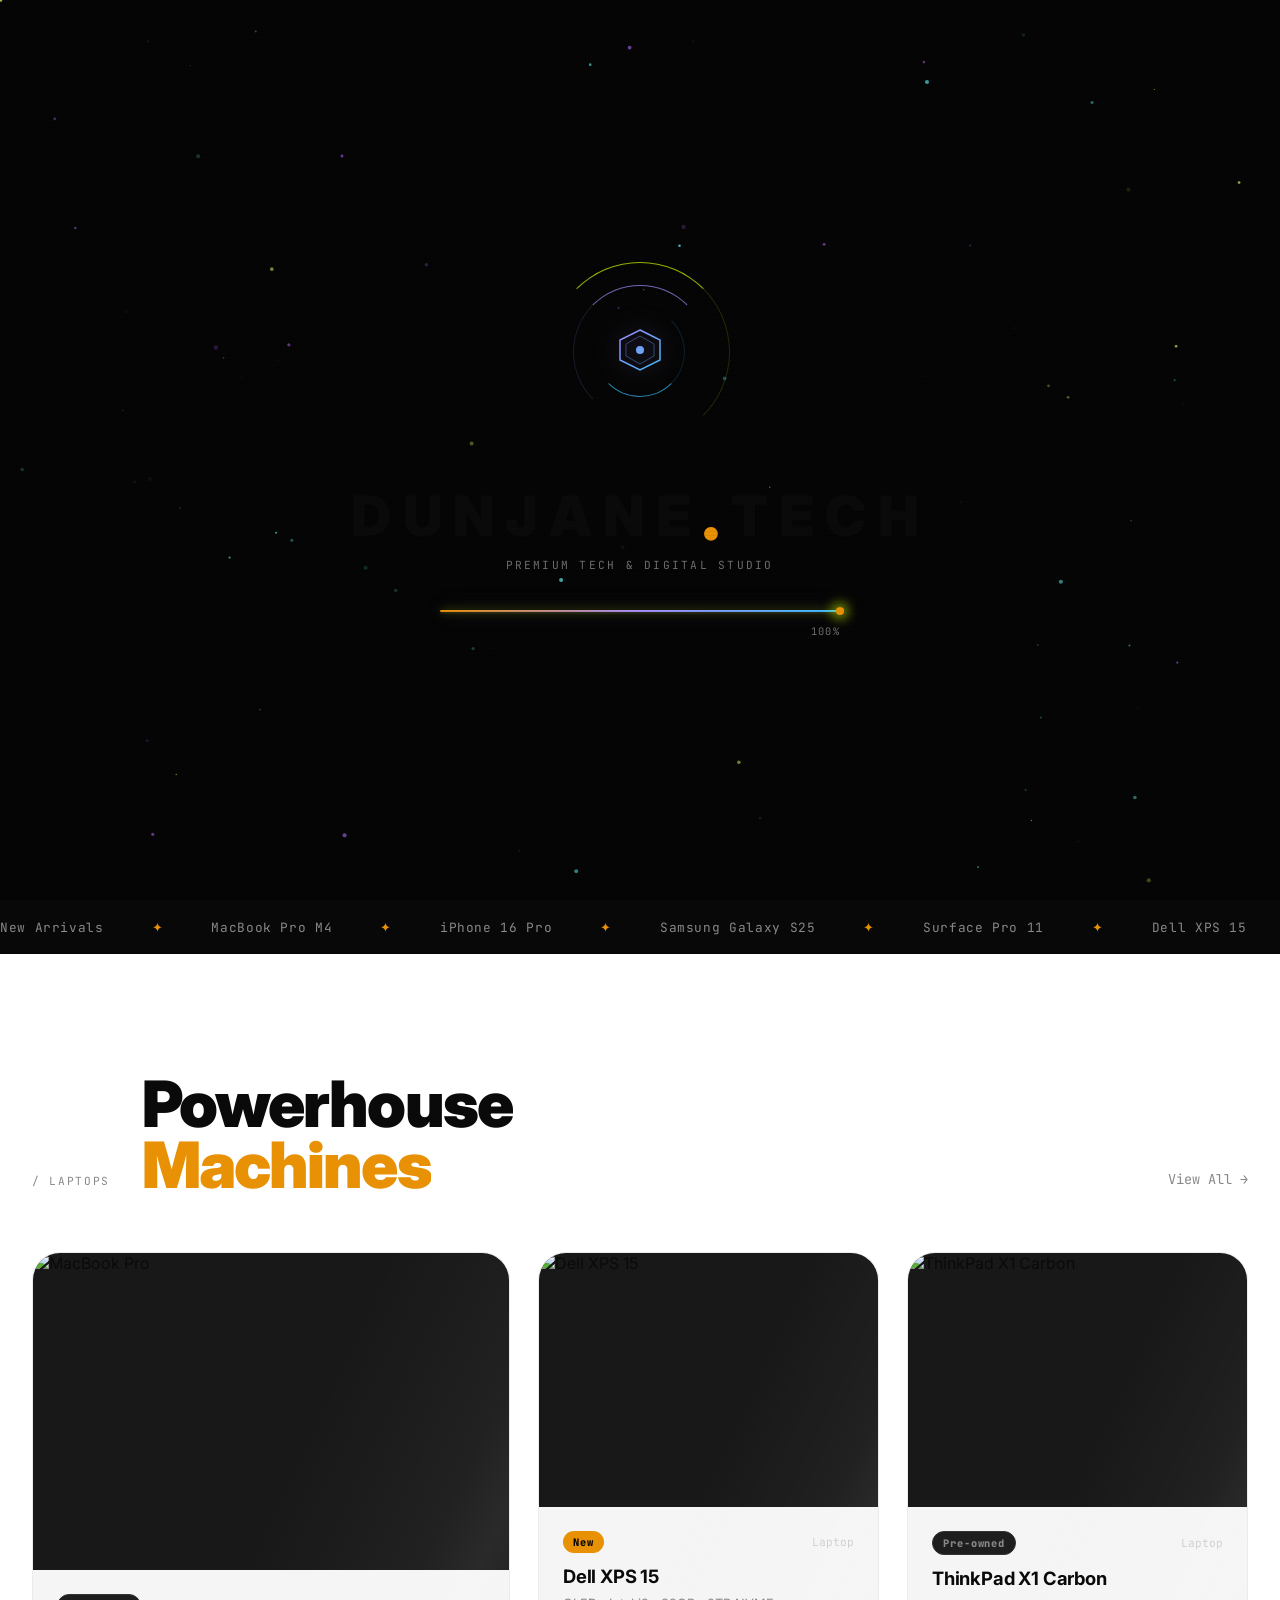
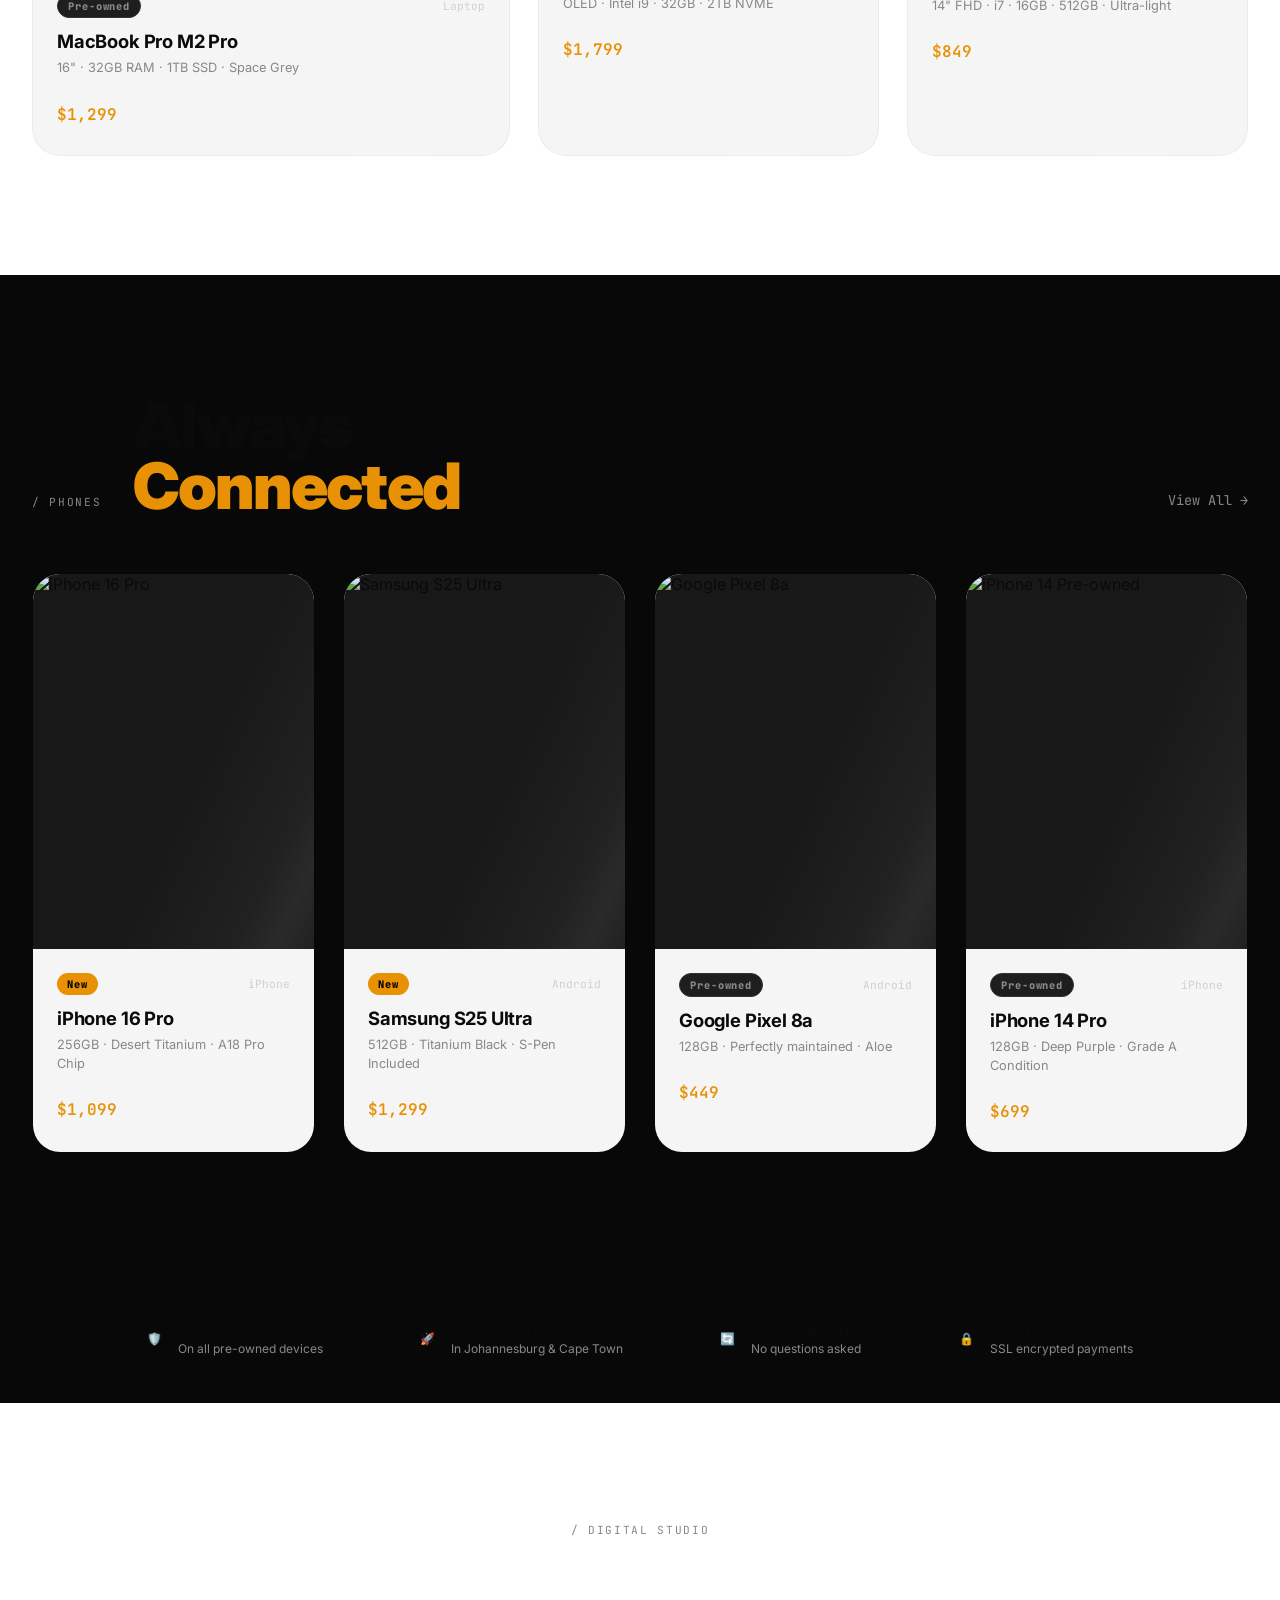
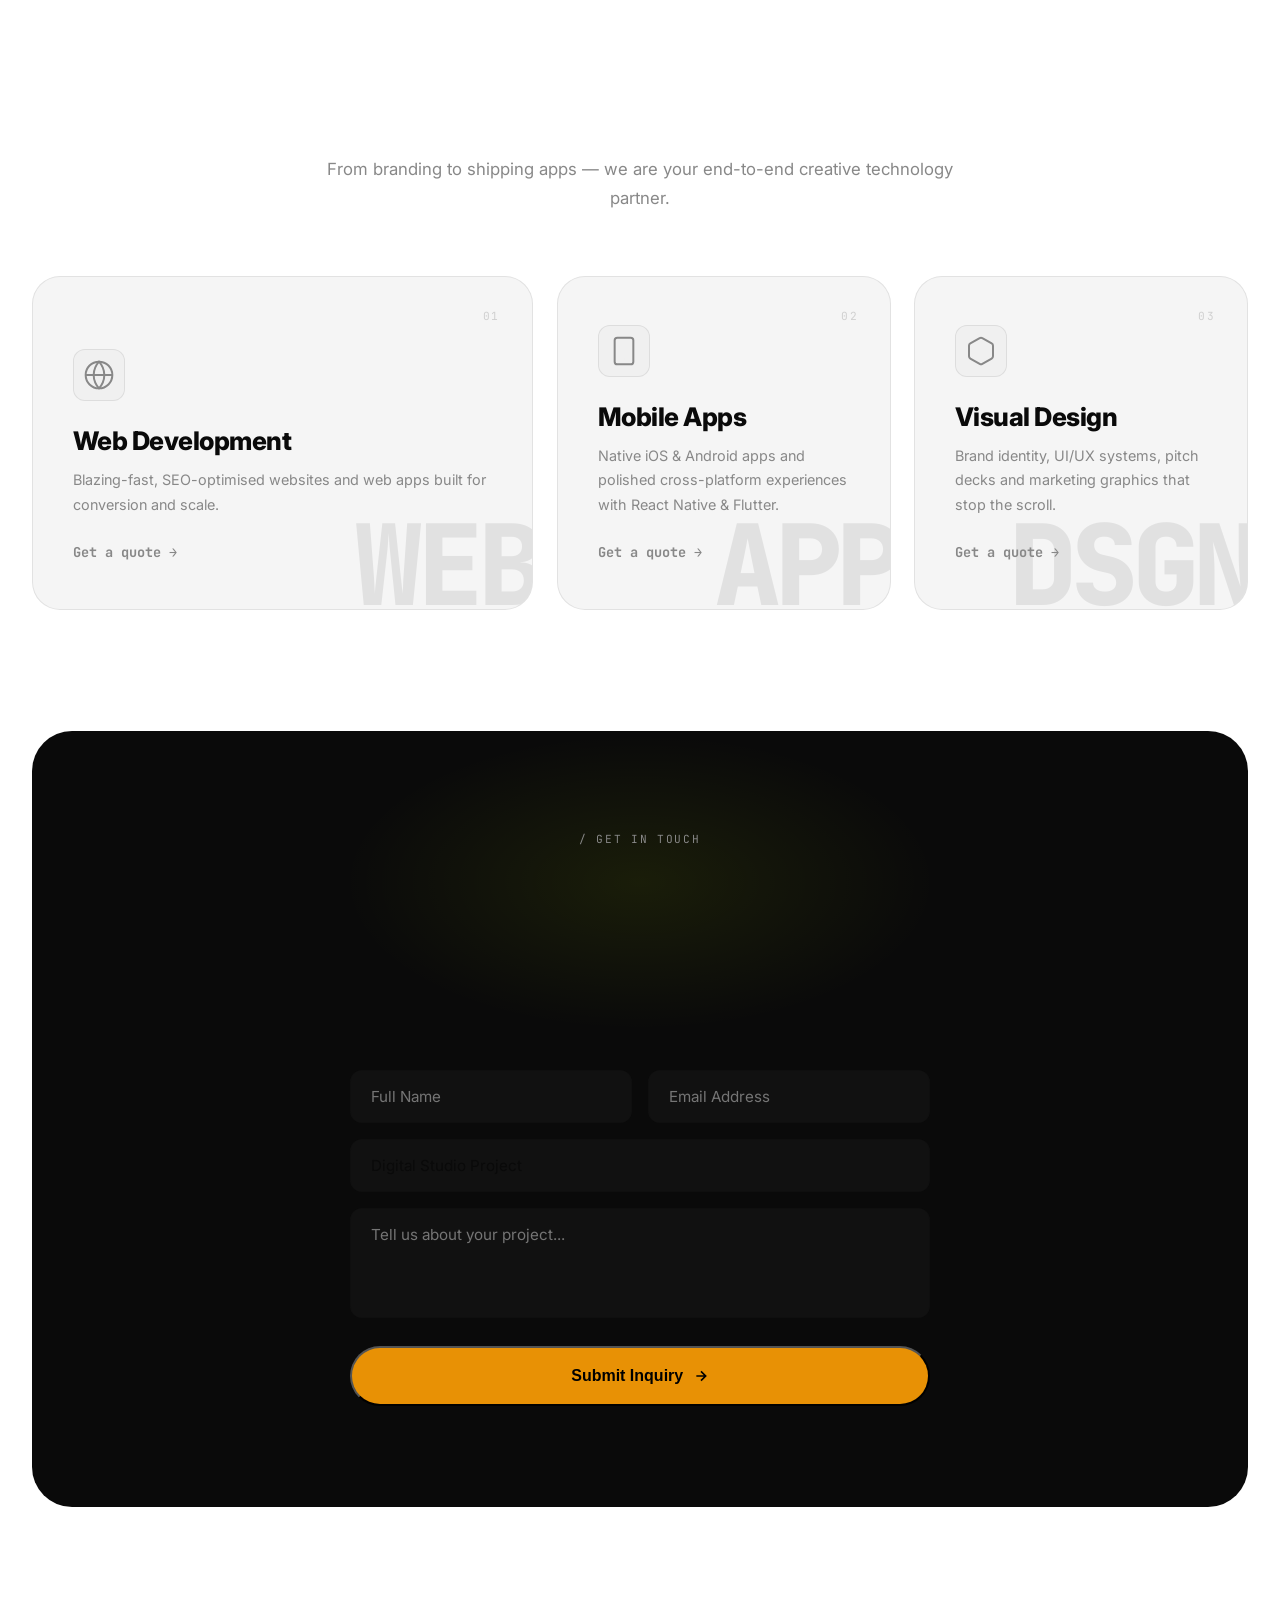
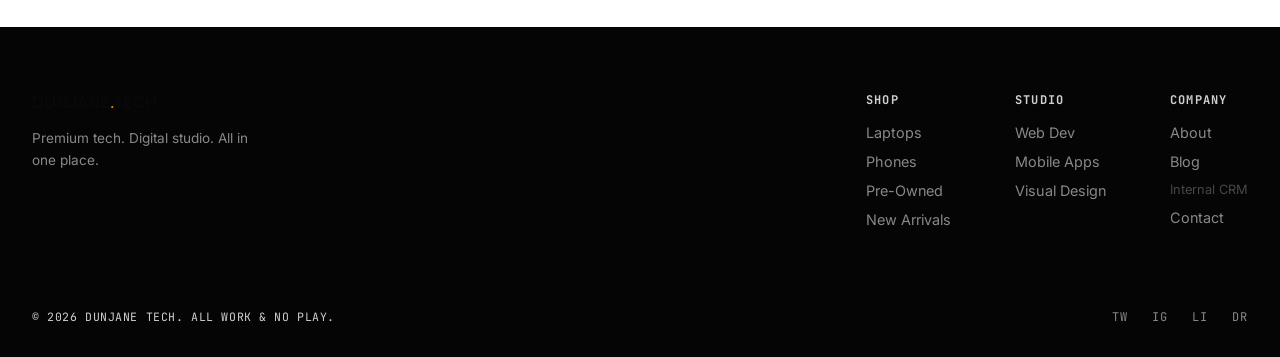
==== index.html @ 0cb53e4b "Update logo image source to use dunjane-icon.svg" ====
<!DOCTYPE html>
<html lang="en">

<head>
    <meta charset="UTF-8">
    <meta name="viewport" content="width=device-width, initial-scale=1.0">
    <title>DUNJANE TECH | Premium Tech & Digital Studio</title>
    <meta name="description"
        content="New & pre-owned laptops and phones, plus visual design, mobile app, and web development services for businesses.">
    <link rel="icon" type="image/svg+xml" href="img/dunjane-icone.svg">
    <link rel="stylesheet" href="style.css">
    <link rel="preconnect" href="https://fonts.googleapis.com">
    <link rel="preconnect" href="https://fonts.gstatic.com" crossorigin>
    <link
        href="https://fonts.googleapis.com/css2?family=Inter:ital,opsz,wght@0,14..32,300;0,14..32,600;0,14..32,800;0,14..32,900;1,14..32,300&family=JetBrains+Mono:wght@400;600&display=swap"
        rel="stylesheet">
</head>

<body>

    <!-- ═══════════════════════════════════════════════════════
         FLASH LOADING SCREEN
    ═══════════════════════════════════════════════════════ -->
    <div id="flash-loader" aria-hidden="true">

        <!-- Particle canvas -->
        <canvas id="loader-particles"></canvas>

        <!-- Animated orbit rings -->
        <div class="loader-orb-wrap">
            <div class="loader-orb orb-1"></div>
            <div class="loader-orb orb-2"></div>
            <div class="loader-orb orb-3"></div>
            <div class="loader-core">
                <svg width="48" height="48" viewBox="0 0 48 48" fill="none">
                    <polygon points="24,4 44,14 44,34 24,44 4,34 4,14" stroke="url(#hex-grad)" stroke-width="1.5" fill="none"/>
                    <polygon points="24,10 38,18 38,30 24,38 10,30 10,18" stroke="url(#hex-grad)" stroke-width="1" fill="none" opacity="0.4"/>
                    <circle cx="24" cy="24" r="4" fill="url(#hex-grad)"/>
                    <defs>
                        <linearGradient id="hex-grad" x1="0" y1="0" x2="48" y2="48" gradientUnits="userSpaceOnUse">
                            <stop offset="0%" stop-color="#a78bfa"/>
                            <stop offset="100%" stop-color="#38bdf8"/>
                        </linearGradient>
                    </defs>
                </svg>
            </div>
        </div>

        <!-- Brand wordmark -->
        <div class="loader-brand">
            <span class="loader-brand-name" id="loader-letters">
                <span class="ll">D</span><span class="ll">U</span><span class="ll">N</span><span class="ll">J</span><span class="ll">A</span><span class="ll">N</span><span class="ll">E</span>
                <span class="loader-dot">.</span>
                <span class="ll">T</span><span class="ll">E</span><span class="ll">C</span><span class="ll">H</span>
            </span>
            <span class="loader-tagline">Premium Tech &amp; Digital Studio</span>
        </div>

        <!-- Progress bar -->
        <div class="loader-progress-wrap">
            <div class="loader-progress-bar" id="loader-bar"></div>
            <span class="loader-pct" id="loader-pct">0%</span>
        </div>

        <!-- Flash wipe panels (used on exit) -->
        <div class="flash-panel flash-left"></div>
        <div class="flash-panel flash-right"></div>
    </div>
    <!-- /FLASH LOADING SCREEN -->

    <!-- Cursor elements -->
    <div id="cursor-dot"></div>
    <div id="cursor-ring"></div>

    <!-- Header -->
    <header class="header" id="header">
        <div class="nav-inner">
            <a href="#" class="logo-link">
                <div class="logo-container">  
                    <span class="logo-text">DUNJANE<img src="img/dunjane-icon.svg" alt="DUNJANE.TECH" class="logo-img">TECH</span>
                </div>
            </a>
            <nav class="nav-links">
                <a href="store.html" class="nav-link">Store</a>
                <a href="studio.html" class="nav-link">Studio</a>
                <a href="#contact" class="nav-link">Contact</a>
            </nav>
            <div class="nav-right">
                <button class="theme-toggle" id="theme-toggle" aria-label="Toggle dark mode">
                    <svg class="sun-icon" viewBox="0 0 24 24" fill="none" stroke="currentColor" stroke-width="2">
                        <circle cx="12" cy="12" r="5"></circle>
                        <line x1="12" y1="1" x2="12" y2="3"></line>
                        <line x1="12" y1="21" x2="12" y2="23"></line>
                        <line x1="4.22" y1="4.22" x2="5.64" y2="5.64"></line>
                        <line x1="18.36" y1="18.36" x2="19.78" y2="19.78"></line>
                        <line x1="1" y1="12" x2="3" y2="12"></line>
                        <line x1="21" y1="12" x2="23" y2="12"></line>
                        <line x1="4.22" y1="19.78" x2="5.64" y2="18.36"></line>
                        <line x1="18.36" y1="5.64" x2="19.78" y2="4.22"></line>
                    </svg>
                    <svg class="moon-icon" viewBox="0 0 24 24" fill="none" stroke="currentColor" stroke-width="2">
                        <path d="M21 12.79A9 9 0 1 1 11.21 3 7 7 0 0 0 21 12.79z"></path>
                    </svg>
                </button>
                <a href="#" class="nav-cart" id="cart-btn" aria-label="Cart">
                    <svg width="20" height="20" viewBox="0 0 24 24" fill="none" stroke="currentColor" stroke-width="2"
                        stroke-linecap="round" stroke-linejoin="round">
                        <path d="M6 2 3 6v14a2 2 0 0 0 2 2h14a2 2 0 0 0 2-2V6l-3-4z"></path>
                        <line x1="3" y1="6" x2="21" y2="6"></line>
                        <path d="M16 10a4 4 0 0 1-8 0"></path>
                    </svg>
                    <span class="cart-count">0</span>
                </a>
                <a href="#shop" class="btn-nav">Shop Now</a>
            </div>
        </div>
    </header>

    <!-- Hero -->
    <section class="hero" id="hero">
        <div class="hero-bg-grid"></div>
        <div class="hero-inner">
            <div class="hero-text">
                <div class="hero-badge animate-in">
                    <span class="badge-dot"></span>
                    TRUSTED BY 1,200+ CLIENTS
                </div>
                <h1 class="hero-title animate-in delay-1" id="typing-title" data-text="Built for&#10;Creators&#10;Who Mean It.">
                </h1>
                <p class="hero-sub animate-in delay-2">Premium new &amp; pre-owned laptops and phones. <br>We also build
                    the digital tools behind your brand.</p>
                <div class="hero-actions animate-in delay-3">
                    <a href="store.html" class="btn-primary">
                        Explore Hardware
                        <svg width="16" height="16" viewBox="0 0 24 24" fill="none" stroke="currentColor"
                            stroke-width="2.5">
                            <path d="M5 12h14M12 5l7 7-7 7" />
                        </svg>
                    </a>
                    <a href="studio.html" class="btn-ghost">View Studio Services</a>
                </div>
                <div class="hero-stats animate-in delay-4">
                    <div class="stat">
                        <span class="stat-num">500+</span>
                        <span class="stat-lbl">Devices In Stock</span>
                    </div>
                    <div class="stat-divider"></div>
                    <div class="stat">
                        <span class="stat-num">5★</span>
                        <span class="stat-lbl">Avg Rating</span>
                    </div>
                    <div class="stat-divider"></div>
                    <div class="stat">
                        <span class="stat-num">3yr</span>
                        <span class="stat-lbl">Warranty</span>
                    </div>
                </div>
            </div>
            <div class="hero-visual animate-in delay-2">
                <div class="spline-wrap">
                    <div class="spline-glow"></div>
                    <canvas id="canvas3d"></canvas>
                    <div class="spline-loader" id="spline-loader">
                        <div class="loader-ring"></div>
                        <span>Loading 3D Scene…</span>
                    </div>
                </div>
                <div class="hero-floating-card">
                    <div class="fc-icon">✦</div>
                    <div class="fc-text">
                        <span class="fc-label">Just Arrived</span>
                        <span class="fc-value">MacBook Pro M4</span>
                    </div>
                </div>
            </div>
        </div>
        <div class="hero-scroll-hint">
            <div class="scroll-line"></div>
            <span>scroll</span>
        </div>
    </section>

    <!-- Marquee Ticker -->
    <div class="ticker-wrap" aria-hidden="true">
        <div class="ticker-track">
            <span>New Arrivals</span><span class="ticker-dot">✦</span>
            <span>MacBook Pro M4</span><span class="ticker-dot">✦</span>
            <span>iPhone 16 Pro</span><span class="ticker-dot">✦</span>
            <span>Samsung Galaxy S25</span><span class="ticker-dot">✦</span>
            <span>Surface Pro 11</span><span class="ticker-dot">✦</span>
            <span>Dell XPS 15</span><span class="ticker-dot">✦</span>
            <span>Visual Design</span><span class="ticker-dot">✦</span>
            <span>Mobile Apps</span><span class="ticker-dot">✦</span>
            <span>Web Experiences</span><span class="ticker-dot">✦</span>
            <!-- duplicate for seamless loop -->
            <span>New Arrivals</span><span class="ticker-dot">✦</span>
            <span>MacBook Pro M4</span><span class="ticker-dot">✦</span>
            <span>iPhone 16 Pro</span><span class="ticker-dot">✦</span>
            <span>Samsung Galaxy S25</span><span class="ticker-dot">✦</span>
            <span>Surface Pro 11</span><span class="ticker-dot">✦</span>
            <span>Dell XPS 15</span><span class="ticker-dot">✦</span>
            <span>Visual Design</span><span class="ticker-dot">✦</span>
            <span>Mobile Apps</span><span class="ticker-dot">✦</span>
            <span>Web Experiences</span><span class="ticker-dot">✦</span>
        </div>
    </div>

    <!-- Laptops Section -->
    <section class="shop-section" id="shop">
        <div class="section-container">
            <header class="section-head">
                <div class="section-label" data-anim="fade-left">/ LAPTOPS</div>
                <h2 class="section-title" data-anim="fade-up" data-delay="2">Powerhouse<br><span class="accent-text">Machines</span></h2>
                <a href="#" class="see-all" data-anim="fade-right">View All →</a>
            </header>
            <div class="product-grid">
                <article class="product-card featured-card" data-category="Pre-owned">
                    <div class="card-overlay"></div>
                    <div class="product-img-wrap">
                        <img src="https://images.unsplash.com/photo-1517336714731-489689fd1ca8?auto=format&fit=crop&q=80&w=900"
                            alt="MacBook Pro" class="product-img" loading="lazy">
                    </div>
                    <div class="card-body">
                        <div class="card-meta">
                            <span class="tag tag-preowned">Pre-owned</span>
                            <span class="tag-category">Laptop</span>
                        </div>
                        <h3>MacBook Pro M2 Pro</h3>
                        <p class="card-desc">16" · 32GB RAM · 1TB SSD · Space Grey</p>
                        <div class="card-footer">
                            <span class="price">$1,299</span>
                            <a href="#" class="card-cta" id="macbook-cta">Add to Cart</a>
                        </div>
                    </div>
                </article>
                <article class="product-card" data-category="New">
                    <div class="card-overlay"></div>
                    <div class="product-img-wrap">
                        <img src="https://images.unsplash.com/photo-1603302576837-37561b2e2302?auto=format&fit=crop&q=80&w=900"
                            alt="Dell XPS 15" class="product-img" loading="lazy">
                    </div>
                    <div class="card-body">
                        <div class="card-meta">
                            <span class="tag tag-new">New</span>
                            <span class="tag-category">Laptop</span>
                        </div>
                        <h3>Dell XPS 15</h3>
                        <p class="card-desc">OLED · Intel i9 · 32GB · 2TB NVME</p>
                        <div class="card-footer">
                            <span class="price">$1,799</span>
                            <a href="#" class="card-cta" id="dell-cta">Add to Cart</a>
                        </div>
                    </div>
                </article>
                <article class="product-card" data-category="Pre-owned">
                    <div class="card-overlay"></div>
                    <div class="product-img-wrap">
                        <img src="https://images.unsplash.com/photo-1588872657578-7efd1f1555ed?auto=format&fit=crop&q=80&w=900"
                            alt="ThinkPad X1 Carbon" class="product-img" loading="lazy">
                    </div>
                    <div class="card-body">
                        <div class="card-meta">
                            <span class="tag tag-preowned">Pre-owned</span>
                            <span class="tag-category">Laptop</span>
                        </div>
                        <h3>ThinkPad X1 Carbon</h3>
                        <p class="card-desc">14" FHD · i7 · 16GB · 512GB · Ultra-light</p>
                        <div class="card-footer">
                            <span class="price">$849</span>
                            <a href="#" class="card-cta" id="thinkpad-cta">Add to Cart</a>
                        </div>
                    </div>
                </article>
            </div>
        </div>
    </section>

    <!-- Phones Section -->
    <section class="shop-section phones-section" id="phones">
        <div class="section-container">
            <header class="section-head">
                <div class="section-label" data-anim="fade-left">/ PHONES</div>
                <h2 class="section-title" data-anim="fade-up" data-delay="2">Always<br><span class="accent-text">Connected</span></h2>
                <a href="#" class="see-all" data-anim="fade-right">View All →</a>
            </header>
            <div class="product-grid product-grid--phones">
                <article class="product-card" data-category="New">
                    <div class="card-overlay"></div>
                    <div class="product-img-wrap">
                        <img src="https://images.unsplash.com/photo-1510557880182-3d4d3cba35a5?auto=format&fit=crop&q=80&w=900"
                            alt="iPhone 16 Pro" class="product-img" loading="lazy">
                    </div>
                    <div class="card-body">
                        <div class="card-meta">
                            <span class="tag tag-new">New</span>
                            <span class="tag-category">iPhone</span>
                        </div>
                        <h3>iPhone 16 Pro</h3>
                        <p class="card-desc">256GB · Desert Titanium · A18 Pro Chip</p>
                        <div class="card-footer">
                            <span class="price">$1,099</span>
                            <a href="#" class="card-cta" id="iphone-cta">Add to Cart</a>
                        </div>
                    </div>
                </article>
                <article class="product-card" data-category="New">
                    <div class="card-overlay"></div>
                    <div class="product-img-wrap">
                        <img src="https://images.unsplash.com/photo-1565849904461-04a58ad377e0?auto=format&fit=crop&q=80&w=900"
                            alt="Samsung S25 Ultra" class="product-img" loading="lazy">
                    </div>
                    <div class="card-body">
                        <div class="card-meta">
                            <span class="tag tag-new">New</span>
                            <span class="tag-category">Android</span>
                        </div>
                        <h3>Samsung S25 Ultra</h3>
                        <p class="card-desc">512GB · Titanium Black · S-Pen Included</p>
                        <div class="card-footer">
                            <span class="price">$1,299</span>
                            <a href="#" class="card-cta" id="samsung-cta">Add to Cart</a>
                        </div>
                    </div>
                </article>
                <article class="product-card" data-category="Pre-owned">
                    <div class="card-overlay"></div>
                    <div class="product-img-wrap">
                        <img src="https://images.unsplash.com/photo-1512054502232-10a0a035d672?auto=format&fit=crop&q=80&w=900"
                            alt="Google Pixel 8a" class="product-img" loading="lazy">
                    </div>
                    <div class="card-body">
                        <div class="card-meta">
                            <span class="tag tag-preowned">Pre-owned</span>
                            <span class="tag-category">Android</span>
                        </div>
                        <h3>Google Pixel 8a</h3>
                        <p class="card-desc">128GB · Perfectly maintained · Aloe</p>
                        <div class="card-footer">
                            <span class="price">$449</span>
                            <a href="#" class="card-cta" id="pixel-cta">Add to Cart</a>
                        </div>
                    </div>
                </article>
                <article class="product-card" data-category="Pre-owned">
                    <div class="card-overlay"></div>
                    <div class="product-img-wrap">
                        <img src="https://images.unsplash.com/photo-1585060544812-6b45742d762f?auto=format&fit=crop&q=80&w=900"
                            alt="iPhone 14 Pre-owned" class="product-img" loading="lazy">
                    </div>
                    <div class="card-body">
                        <div class="card-meta">
                            <span class="tag tag-preowned">Pre-owned</span>
                            <span class="tag-category">iPhone</span>
                        </div>
                        <h3>iPhone 14 Pro</h3>
                        <p class="card-desc">128GB · Deep Purple · Grade A Condition</p>
                        <div class="card-footer">
                            <span class="price">$699</span>
                            <a href="#" class="card-cta" id="iphone14-cta">Add to Cart</a>
                        </div>
                    </div>
                </article>
            </div>
        </div>
    </section>

    <!-- Trust Band -->
    <div class="trust-band">
        <div class="trust-inner">
            <div class="trust-item">
                <span class="trust-icon">🛡️</span>
                <div>
                    <strong>3-Year Warranty</strong>
                    <span>On all pre-owned devices</span>
                </div>
            </div>
            <div class="trust-divider"></div>
            <div class="trust-item">
                <span class="trust-icon">🚀</span>
                <div>
                    <strong>Same-Day Delivery</strong>
                    <span>In Johannesburg & Cape Town</span>
                </div>
            </div>
            <div class="trust-divider"></div>
            <div class="trust-item">
                <span class="trust-icon">🔄</span>
                <div>
                    <strong>30-Day Returns</strong>
                    <span>No questions asked</span>
                </div>
            </div>
            <div class="trust-divider"></div>
            <div class="trust-item">
                <span class="trust-icon">🔒</span>
                <div>
                    <strong>Secure Checkout</strong>
                    <span>SSL encrypted payments</span>
                </div>
            </div>
        </div>
    </div>

    <!-- Services Section -->
    <section class="services-section" id="services">
        <div class="section-container">
            <header class="section-head centered">
                <div class="section-label" data-anim="fade-up">/ DIGITAL STUDIO</div>
                <h2 class="section-title" data-anim="clip-up" data-delay="2">We Build Your<br><span class="accent-text">Digital Presence</span></h2>
                <p class="section-sub" data-anim="fade-up" data-delay="3">From branding to shipping apps — we are your end-to-end creative technology
                    partner.</p>
            </header>
            <div class="services-bento">
                <div class="service-card service-card--web reveal">
                    <div class="service-number">01</div>
                    <div class="service-body">
                        <div class="service-icon-wrap">
                            <svg width="32" height="32" viewBox="0 0 24 24" fill="none" stroke="currentColor"
                                stroke-width="1.5">
                                <circle cx="12" cy="12" r="10" />
                                <path
                                    d="M2 12h20M12 2a15.3 15.3 0 0 1 4 10 15.3 15.3 0 0 1-4 10 15.3 15.3 0 0 1-4-10 15.3 15.3 0 0 1 4-10z" />
                            </svg>
                        </div>
                        <h3>Web Development</h3>
                        <p>Blazing-fast, SEO-optimised websites and web apps built for conversion and scale.</p>
                        <a href="#contact" class="service-link">Get a quote →</a>
                    </div>
                    <div class="service-bg-label">WEB</div>
                </div>
                <div class="service-card service-card--app reveal">
                    <div class="service-number">02</div>
                    <div class="service-body">
                        <div class="service-icon-wrap">
                            <svg width="32" height="32" viewBox="0 0 24 24" fill="none" stroke="currentColor"
                                stroke-width="1.5">
                                <rect x="5" y="2" width="14" height="20" rx="2" ry="2" />
                                <line x1="12" y1="18" x2="12.01" y2="18" />
                            </svg>
                        </div>
                        <h3>Mobile Apps</h3>
                        <p>Native iOS & Android apps and polished cross-platform experiences with React Native &
                            Flutter.</p>
                        <a href="#contact" class="service-link">Get a quote →</a>
                    </div>
                    <div class="service-bg-label">APP</div>
                </div>
                <div class="service-card service-card--design reveal">
                    <div class="service-number">03</div>
                    <div class="service-body">
                        <div class="service-icon-wrap">
                            <svg width="32" height="32" viewBox="0 0 24 24" fill="none" stroke="currentColor"
                                stroke-width="1.5">
                                <path
                                    d="M21 16V8a2 2 0 0 0-1-1.73l-7-4a2 2 0 0 0-2 0l-7 4A2 2 0 0 0 3 8v8a2 2 0 0 0 1 1.73l7 4a2 2 0 0 0 2 0l7-4A2 2 0 0 0 21 16z" />
                            </svg>
                        </div>
                        <h3>Visual Design</h3>
                        <p>Brand identity, UI/UX systems, pitch decks and marketing graphics that stop the scroll.</p>
                        <a href="#contact" class="service-link">Get a quote →</a>
                    </div>
                    <div class="service-bg-label">DSGN</div>
                </div>
            </div>
        </div>
    </section>

    <!-- CTA Band -->
    <section class="cta-section" id="contact">
        <div class="cta-inner">
            <div class="cta-glow"></div>
            <span class="section-label" data-anim="fade-up">/ GET IN TOUCH</span>
            <h2 class="cta-title" data-anim="clip-up" data-delay="2">Ready to build<br>something great?</h2>
            
            <form class="contact-form" id="lead-form" data-anim="fade-up" data-delay="3">
                <div class="form-grid">
                    <div class="form-group">
                        <input type="text" name="name" placeholder="Full Name" required>
                    </div>
                    <div class="form-group">
                        <input type="email" name="email" placeholder="Email Address" required>
                    </div>
                    <div class="form-group full">
                        <select name="interest">
                            <option value="Studio Project">Digital Studio Project</option>
                            <option value="Hardware Inquiry">Hardware Inquiry</option>
                            <option value="Other">General Inquiry</option>
                        </select>
                    </div>
                    <div class="form-group full">
                        <textarea name="message" placeholder="Tell us about your project..." rows="4" required></textarea>
                    </div>
                </div>
                <button type="submit" class="btn-primary btn-large" style="width: 100%; justify-content: center;">
                    Submit Inquiry
                    <svg width="16" height="16" viewBox="0 0 24 24" fill="none" stroke="currentColor" stroke-width="2.5">
                        <path d="M5 12h14M12 5l7 7-7 7" />
                    </svg>
                </button>
            </form>
        </div>
    </section>

    <!-- Footer -->
    <footer class="footer">
        <div class="footer-inner">
            <div class="footer-top">
                <div class="footer-brand">
                    <div class="logo">DUNJANE<span class="accent-dot">.</span>TECH</div>
                    <p>Premium tech. Digital studio. All in one place.</p>
                </div>
                <nav class="footer-nav">
                    <div class="footer-col">
                        <strong>Shop</strong>
                        <a href="store.html?filter=laptop">Laptops</a>
                        <a href="store.html?filter=phone">Phones</a>
                        <a href="store.html?cond=pre-owned">Pre-Owned</a>
                        <a href="store.html">New Arrivals</a>
                    </div>
                    <div class="footer-col">
                        <strong>Studio</strong>
                        <a href="#services">Web Dev</a>
                        <a href="#services">Mobile Apps</a>
                        <a href="#services">Visual Design</a>
                    </div>
                    <div class="footer-col">
                        <strong>Company</strong>
                        <a href="#">About</a>
                        <a href="#">Blog</a>
                        <a href="crm.html" style="opacity: 0.5; font-size: 0.8em;">Internal CRM</a>
                        <a href="#contact">Contact</a>
                    </div>
                </nav>
            </div>
            <div class="footer-divider"></div>
            <div class="footer-bottom">
                <p class="footer-copy">© 2026 DUNJANE TECH. ALL WORK &amp; NO PLAY.</p>
                <div class="footer-socials">
                    <a href="#" aria-label="Twitter">TW</a>
                    <a href="#" aria-label="Instagram">IG</a>
                    <a href="#" aria-label="LinkedIn">LI</a>
                    <a href="#" aria-label="Dribbble">DR</a>
                </div>
            </div>
        </div>
    </footer>

    <!-- Cart Toast -->
    <div class="cart-toast" id="cart-toast">
        <span class="toast-icon">✓</span>
        <span id="toast-msg">Item added to cart!</span>
    </div>

    <script>
    // ══════════════════════════════════════════════════════════════
    //  FLASH LOADING SCREEN (inline - runs without CORS restriction)
    // ══════════════════════════════════════════════════════════════
    (function initFlashLoader() {
        var loaderEl = document.getElementById('flash-loader');
        var barEl    = document.getElementById('loader-bar');
        var pctEl    = document.getElementById('loader-pct');
        var cvs      = document.getElementById('loader-particles');
        if (!loaderEl || !cvs) return;

        document.body.classList.add('loading');

        // ── Particle canvas ──────────────────────────────────────
        var ctx = cvs.getContext('2d');
        var particles = [];
        var rafId;

        function resize() { cvs.width = window.innerWidth; cvs.height = window.innerHeight; }
        resize();
        window.addEventListener('resize', resize);

        function rnd(a, b) { return a + Math.random() * (b - a); }

        function spawn() {
            return { x: rnd(0, cvs.width), y: rnd(0, cvs.height),
                     r: rnd(0.5, 2.2), vx: rnd(-0.3, 0.3), vy: rnd(-0.5, -0.1),
                     life: 1, decay: rnd(0.003, 0.008),
                     hue: [180, 270, 60][Math.floor(Math.random() * 3)] };
        }

        for (var i = 0; i < 80; i++) { var p = spawn(); p.life = Math.random(); particles.push(p); }

        function drawP() {
            ctx.clearRect(0, 0, cvs.width, cvs.height);
            for (var i = 0; i < particles.length; i++) {
                var p = particles[i];
                p.x += p.vx; p.y += p.vy; p.life -= p.decay;
                if (p.life <= 0) { particles[i] = spawn(); continue; }
                ctx.beginPath();
                ctx.arc(p.x, p.y, p.r, 0, Math.PI * 2);
                ctx.fillStyle = 'hsla(' + p.hue + ',100%,70%,' + (p.life * 0.7) + ')';
                ctx.fill();
            }
            rafId = requestAnimationFrame(drawP);
        }
        drawP();

        // ── Progress ─────────────────────────────────────────────
        var progress = 0;
        var phases = [
            { target: 30,  duration: 400 },
            { target: 65,  duration: 600 },
            { target: 88,  duration: 800 },
            { target: 100, duration: 300 }
        ];

        function animProg(from, to, dur, done) {
            var start = performance.now();
            function step(now) {
                var t = Math.min((now - start) / dur, 1);
                var e = t < 0.5 ? 2*t*t : 1 - Math.pow(-2*t+2,2)/2;
                progress = Math.round(from + (to - from) * e);
                barEl.style.width = progress + '%';
                pctEl.textContent = progress + '%';
                if (t < 1) requestAnimationFrame(step);
                else done && done();
            }
            requestAnimationFrame(step);
        }

        function runPhases(i) {
            if (i >= phases.length) return;
            animProg(progress, phases[i].target, phases[i].duration, function() { runPhases(i + 1); });
        }

        setTimeout(function() { runPhases(0); }, 900);

        // ── Exit ─────────────────────────────────────────────────
        function dismiss() {
            cancelAnimationFrame(rafId);
            loaderEl.classList.add('exit-flash');
            setTimeout(function() {
                loaderEl.classList.add('exit-gone');
                document.body.classList.remove('loading');
                setTimeout(function() {
                    loaderEl.style.display = 'none';
                }, 300);
            }, 180);
        }

        var MIN_TIME  = 2800;
        var startTime = Date.now();

        function maybeExit() {
            var wait = Math.max(0, MIN_TIME - (Date.now() - startTime));
            setTimeout(dismiss, wait);
        }

        var iv = setInterval(function() {
            if (progress >= 100) { clearInterval(iv); maybeExit(); }
        }, 50);

        setTimeout(function() { clearInterval(iv); dismiss(); }, 5000);
    })();

    // ══════════════════════════════════════════════════════════════
    //  INTERACTIVE ENGINE & TRANSITIONS
    // ══════════════════════════════════════════════════════════════
    (function initApp() {
        // ── 0. Typing Animation for Hero Title ────────────────────
        function initTypingAnimation() {
            var titleEl = document.getElementById('typing-title');
            if (!titleEl) return;
            
            var fullText = 'Built for\nCreators\nWho Mean It.';
            var accentWord = 'Creators';
            var typingSpeed = 80;
            var charIndex = 0;
            var isTyping = false;
            var isVisible = false;
            var typingTimeout;
            var resetInterval;
            
            function typeCharacter() {
                if (charIndex <= fullText.length) {
                    var displayText = fullText.substring(0, charIndex);
                    
                    // Replace newlines with <br> and wrap accent word
                    var html = displayText
                        .split('\n')
                        .map(function(line) {
                            return line.replace(accentWord, '<span class="hero-title-accent">' + accentWord + '</span>');
                        })
                        .join('<br>');
                    
                    // Add cursor
                    titleEl.innerHTML = html + '<span class="typing-cursor"></span>';
                    
                    charIndex++;
                    typingTimeout = setTimeout(typeCharacter, typingSpeed);
                } else {
                    // Remove cursor when done
                    var cursor = titleEl.querySelector('.typing-cursor');
                    if (cursor) cursor.remove();
                }
            }
            
            function startTyping() {
                isTyping = true;
                titleEl.classList.add('typing-active');
                charIndex = 0;
                typeCharacter();
            }
            
            function resetAndType() {
                if (isVisible) {
                    // Clear any pending timeouts
                    clearTimeout(typingTimeout);
                    // Reset and restart typing
                    startTyping();
                }
            }
            
            // Start typing when element comes into view
            var typingObserver = new IntersectionObserver(function(entries) {
                entries.forEach(function(entry) {
                    isVisible = entry.isIntersecting;
                    
                    if (entry.isIntersecting && !isTyping) {
                        startTyping();
                        
                        // Set up interval to reset typing every 30 seconds
                        if (!resetInterval) {
                            resetInterval = setInterval(resetAndType, 30000);
                        }
                    } else if (!entry.isIntersecting && resetInterval) {
                        // Stop interval when element leaves view
                        clearInterval(resetInterval);
                        resetInterval = null;
                        clearTimeout(typingTimeout);
                        isTyping = false;
                    }
                });
            }, { threshold: 0.3 });
            
            typingObserver.observe(titleEl);
        }
        
        initTypingAnimation();

        // ── 1. Apply Dynamic Attributes First ─────────────────────
        // Ensure all cards and sections have their anim attributes before observing
        document.querySelectorAll('.product-grid').forEach(function(grid) {
            grid.querySelectorAll('.product-card').forEach(function(card, i) {
                if (!card.hasAttribute('data-anim')) card.setAttribute('data-anim', 'scale-up');
                card.setAttribute('data-delay', (i % 4) + 1);
            });
        });

        document.querySelectorAll('.service-card').forEach(function(card, i) {
            if (!card.hasAttribute('data-anim')) card.setAttribute('data-anim', 'scale-up');
            card.setAttribute('data-delay', i + 1);
        });

        // ── Cart Setup (early for use in other functions) ────────
        var cartCount = 0;
        var cartCountEl = document.querySelector('.cart-count');
        var toast = document.getElementById('cart-toast');
        var toastMsg = document.getElementById('toast-msg');

        function showToast(msg) {
            if (!toastMsg || !toast) return;
            toastMsg.textContent = msg;
            toast.classList.add('show');
            setTimeout(function() { toast.classList.remove('show'); }, 1000);
        }

        // ── 2. Scroll Direction & State ───────────────────────────
        var lastY = window.scrollY;
        var dir = 'down';
        window.addEventListener('scroll', function() {
            var curr = window.scrollY;
            if (Math.abs(curr - lastY) < 5) return;
            dir = curr > lastY ? 'down' : 'up';
            lastY = curr;
            document.body.setAttribute('data-scroll-dir', dir);
        }, { passive: true });

        // ── 3. Animation Observer ─────────────────────────────────
        var animObserver = new IntersectionObserver(function(entries) {
            entries.forEach(function(entry) {
                if (entry.isIntersecting) {
                    entry.target.classList.add('in-view');
                    entry.target.setAttribute('data-scroll-entry', dir);
                } else {
                    // Remove in-view when clearly out to allow re-trigger
                    var rect = entry.boundingClientRect;
                    if (rect.top > window.innerHeight || rect.bottom < 0) {
                        entry.target.classList.remove('in-view');
                    }
                }
            });
        }, { threshold: 0.1, rootMargin: '0px 0px -5% 0px' });

        document.querySelectorAll('[data-anim], .section-label, .product-card, .service-card, .trust-item').forEach(function(el) {
            animObserver.observe(el);
        });

        // ── 4. Header scroll ──────────────────────────────────────
        var header = document.getElementById('header');
        if (header) {
            window.addEventListener('scroll', function() {
                header.classList.toggle('scrolled', window.scrollY > 40);
            }, { passive: true });
        }

        // ── Theme Toggle ──────────────────────────────────────────
        var themeToggle = document.getElementById('theme-toggle');
        var htmlEl = document.documentElement;
        var prefersDark = window.matchMedia('(prefers-color-scheme: dark)').matches;
        var savedTheme = localStorage.getItem('dunjane-theme');
        var currentTheme = savedTheme || (prefersDark ? 'dark' : 'light');
        
        function setTheme(theme) {
            htmlEl.setAttribute('data-theme', theme);
            localStorage.setItem('dunjane-theme', theme);
            if (themeToggle) {
                themeToggle.classList.toggle('light-mode', theme === 'light');
            }
        }
        
        setTheme(currentTheme);
        
        if (themeToggle) {
            themeToggle.addEventListener('click', function(e) {
                e.preventDefault();
                var newTheme = currentTheme === 'dark' ? 'light' : 'dark';
                currentTheme = newTheme;
                setTheme(newTheme);
                themeToggle.classList.add('spin');
                setTimeout(function() { themeToggle.classList.remove('spin'); }, 600);
            });
        }

        // ── 5. Add to Cart Button Handlers ──────────────────────
        document.querySelectorAll('.card-cta').forEach(function(btn) {
            btn.addEventListener('click', function(e) {
                e.preventDefault();
                cartCount++;
                if (cartCountEl) {
                    cartCountEl.textContent = cartCount;
                    cartCountEl.classList.add('visible');
                }
                var h3 = btn.closest('.product-card').querySelector('h3');
                showToast((h3 ? h3.textContent : 'Item') + ' added to cart!');
            });
        });

        // ── 13. Load CRM Products ────────────────────────────────
        var lastProductsHash = '';
        
        function loadCRMProducts() {
            var crmProducts = JSON.parse(localStorage.getItem('dunjane_products')) || [];
            if (crmProducts.length === 0) return;
            
            crmProducts.forEach(function(product) {
                // Determine which grid to add to based on category
                var gridSelector = '';
                
                if (product.category === 'Laptop') {
                    gridSelector = '.shop-section:first-of-type .product-grid';
                } else if (product.category === 'iPhone' || product.category === 'Android') {
                    gridSelector = '.product-grid--phones';
                }
                
                if (!gridSelector) return;
                
                var grid = document.querySelector(gridSelector);
                if (!grid) return;
                
                // Check if product already exists
                if (grid.querySelector('[data-crm-id="' + product.id + '"]')) return;
                
                // Determine condition badge appearance
                var conditionClass = 'tag-new';
                var conditionLabel = product.condition || 'New';
                if (conditionLabel === 'Pre-owned') {
                    conditionClass = 'tag-preowned';
                } else if (conditionLabel === 'Refurbished') {
                    conditionClass = 'tag-refurbished';
                }
                
                // Create product card
                var card = document.createElement('article');
                card.className = 'product-card';
                card.setAttribute('data-category', product.category);
                card.setAttribute('data-crm-id', product.id);
                card.innerHTML = '\
                    <div class="card-overlay"></div>\
                    <div class="product-img-wrap">\
                        <img src="' + (product.image || 'https://via.placeholder.com/400x300?text=No+Image') + '" alt="' + product.name + '" class="product-img" loading="lazy">\
                    </div>\
                    <div class="card-body">\
                        <div class="card-meta">\
                            <span class="tag ' + conditionClass + '">' + conditionLabel + '</span>\
                            <span class="tag-category">' + product.category + '</span>\
                        </div>\
                        <h3>' + product.name + '</h3>\
                        <p class="card-desc">SKU: ' + product.sku + ' · Stock: ' + product.stock + '</p>\
                        <div class="card-footer">\
                            <span class="price">$' + parseFloat(product.price).toFixed(2) + '</span>\
                            <a href="#" class="card-cta">Add to Cart</a>\
                        </div>\
                    </div>\
                ';
                
                grid.appendChild(card);
                
                // Re-apply event listeners to new card
                var cta = card.querySelector('.card-cta');
                if (cta) {
                    cta.addEventListener('click', function(e) {
                        e.preventDefault();
                        cartCount++;
                        if (cartCountEl) {
                            cartCountEl.textContent = cartCount;
                            cartCountEl.classList.add('visible');
                        }
                        showToast(product.name + ' added to cart!');
                    });
                }
                
                // Re-apply tilt effect
                card.addEventListener('mousemove', function(e) {
                    var r = card.getBoundingClientRect();
                    var x = (e.clientX - r.left) / r.width - 0.5;
                    var y = (e.clientY - r.top) / r.height - 0.5;
                    card.classList.add('tilting');
                    card.style.transform = 'perspective(800px) rotateX(' + (-y * 10) + 'deg) rotateY(' + (x * 10) + 'deg) translateY(-8px) scale(1.02)';
                });
                card.addEventListener('mouseleave', function() { card.classList.remove('tilting'); card.style.transform = ''; });
            });
        }
        
        // Load CRM products on page load
        loadCRMProducts();
        
        // Listen for changes in localStorage from CRM
        window.addEventListener('storage', function(e) {
            if (e.key === 'dunjane_products') {
                loadCRMProducts();
            }
        });
        
        // Polling mechanism to detect same-tab updates from CRM
        setInterval(function() {
            var currentProducts = JSON.parse(localStorage.getItem('dunjane_products')) || [];
            var currentHash = JSON.stringify(currentProducts);
            if (currentHash !== lastProductsHash) {
                lastProductsHash = currentHash;
                // Clear and reload to ensure new products appear
                var grids = document.querySelectorAll('.product-grid, .product-grid--phones');
                var crmCards = [];
                grids.forEach(function(grid) {
                    grid.querySelectorAll('[data-crm-id]').forEach(function(card) {
                        crmCards.push(card);
                    });
                });
                crmCards.forEach(function(card) { card.remove(); });
                loadCRMProducts();
            }
        }, 1000);
        document.querySelectorAll('a[href^="#"]').forEach(function(anchor) {
            anchor.addEventListener('click', function(e) {
                var href = anchor.getAttribute('href');
                if (href === '#') return;
                var target = document.querySelector(href);
                if (target) {
                    e.preventDefault();
                    target.scrollIntoView({ behavior: 'smooth', block: 'start' });
                }
            });
        });

        // ── 7. Hero Visual Parallax ───────────────────────────────
        var heroVisual = document.querySelector('.hero-visual');
        window.addEventListener('scroll', function() {
            if (!heroVisual) return;
            heroVisual.style.transform = 'translateY(' + (window.scrollY * 0.08) + 'px)';
        }, { passive: true });

        // ── 8. Custom Cursor ──────────────────────────────────────
        var dot = document.getElementById('cursor-dot');
        var ring = document.getElementById('cursor-ring');
        if (dot && ring && window.matchMedia('(pointer:fine)').matches) {
            var mx = 0, my = 0, rx = 0, ry = 0;
            document.addEventListener('mousemove', function(e) { mx = e.clientX; my = e.clientY; dot.style.left = mx + 'px'; dot.style.top = my + 'px'; });
            function lerp() { rx += (mx - rx) * 0.12; ry += (my - ry) * 0.12; ring.style.left = rx + 'px'; ring.style.top = ry + 'px'; requestAnimationFrame(lerp); }
            lerp();
            document.querySelectorAll('a, button, .card-cta, .product-card').forEach(function(el) {
                el.addEventListener('mouseenter', function() { 
                    ring.style.width = '56px'; ring.style.height = '56px'; 
                    ring.style.borderColor = 'rgba(212,255,0,0.7)'; dot.style.opacity = '0'; 
                });
                el.addEventListener('mouseleave', function() { 
                    ring.style.width = '36px'; ring.style.height = '36px'; 
                    ring.style.borderColor = 'rgba(212,255,0,0.45)'; dot.style.opacity = '1'; 
                });
            });
        }

        // ── 9. Ripple ─────────────────────────────────────────────
        document.querySelectorAll('.btn-primary, .btn-ghost, .btn-nav, .card-cta').forEach(function(btn) {
            btn.addEventListener('click', function() {
                this.classList.remove('ripple');
                void this.offsetWidth;
                this.classList.add('ripple');
            });
        });

        // ── 10. 3D Tilt ───────────────────────────────────────────
        document.querySelectorAll('.product-card').forEach(function(card) {
            card.addEventListener('mousemove', function(e) {
                var r = card.getBoundingClientRect();
                var x = (e.clientX - r.left) / r.width - 0.5;
                var y = (e.clientY - r.top) / r.height - 0.5;
                card.classList.add('tilting');
                card.style.transform = 'perspective(800px) rotateX(' + (-y * 10) + 'deg) rotateY(' + (x * 10) + 'deg) translateY(-8px) scale(1.02)';
            });
            card.addEventListener('mouseleave', function() { card.classList.remove('tilting'); card.style.transform = ''; });
        });

        // ── 1Nav Highlight ───────────────────────────────────────
        var sections = document.querySelectorAll('section[id], .shop-section[id]');
        var links = document.querySelectorAll('.nav-link');
        var secObs = new IntersectionObserver(function(entries) {
            entries.forEach(function(e) {
                if (e.isIntersecting) {
                    links.forEach(function(l) { l.classList.toggle('section-active', l.getAttribute('href') === '#' + e.target.id); });
                }
            });
        }, { threshold: 0.4 });
        sections.forEach(function(s) { secObs.observe(s); });

        // ── 12. Counters ──────────────────────────────────────────
        function count(el, target, suffix) {
            var start = performance.now();
            function tick(now) {
                var t = Math.min((now - start) / 1400, 1);
                var v = Math.round((1 - Math.pow(1 - t, 3)) * target);
                el.textContent = v + suffix;
                if (t < 1) requestAnimationFrame(tick);
            }
            requestAnimationFrame(tick);
        }
        var statNums = document.querySelectorAll('.stat-num');
        var statObs = new IntersectionObserver(function(entries) {
            if (entries[0].isIntersecting) {
                statObs.disconnect();
                if (statNums[0]) setTimeout(function() { count(statNums[0], 500, '+'); }, 0);
                if (statNums[1]) setTimeout(function() { count(statNums[1], 5, '★'); }, 200);
                if (statNums[2]) setTimeout(function() { count(statNums[2], 3, 'yr'); }, 400);
            }
        }, { threshold: 0.5 });
        if (statNums.length) statObs.observe(statNums[0]);

        // ── 13. CRM Lead Capture ──────────────────────────────────
        var leadForm = document.getElementById('lead-form');
        if (leadForm) {
            leadForm.addEventListener('submit', function(e) {
                e.preventDefault();
                var fd = new FormData(leadForm);
                var lead = {
                    id: Date.now(),
                    name: fd.get('name'),
                    email: fd.get('email'),
                    category: fd.get('interest'),
                    status: 'lead',
                    val: '-',
                    date: 'Just now',
                    msg: fd.get('message')
                };
                
                // Persistence
                var data = JSON.parse(localStorage.getItem('dunjane_crm_data')) || [];
                data.unshift(lead);
                localStorage.setItem('dunjane_crm_data', JSON.stringify(data));
                
                // Feedback
                leadForm.style.opacity = '0.3';
                leadForm.style.pointerEvents = 'none';
                showToast('Inquiry sent! Our team will contact you soon.');
                leadForm.reset();
                setTimeout(function() { 
                    leadForm.style.opacity = '1'; 
                    leadForm.style.pointerEvents = 'all'; 
                }, 3000);
            });
        }
    })();
    </script>

    <script type="module" src="app.js"></script>
</body>

</html>
---- style.css ----
/* =============================================
   FLASH LOADER
============================================= */

/* Lock scroll while loader is visible */
body.loading { overflow: hidden; }

#flash-loader {
    position: fixed;
    inset: 0;
    z-index: 99999;
    background: #050505;
    display: flex;
    flex-direction: column;
    align-items: center;
    justify-content: center;
    gap: 2.5rem;
    overflow: hidden;
}

/* Particle canvas sits behind everything */
#loader-particles {
    position: absolute;
    inset: 0;
    width: 100%;
    height: 100%;
    pointer-events: none;
}

/* ── Orbit rings ───────────────────────────── */
.loader-orb-wrap {
    position: relative;
    width: 180px;
    height: 180px;
    display: flex;
    align-items: center;
    justify-content: center;
    flex-shrink: 0;
}

.loader-orb {
    position: absolute;
    border-radius: 50%;
    border: 1px solid transparent;
    animation: orb-spin linear infinite;
}

.orb-1 {
    width: 180px; height: 180px;
    border-top-color: rgba(212,255,0,0.7);
    border-right-color: rgba(212,255,0,0.15);
    animation-duration: 2.4s;
}

.orb-2 {
    width: 134px; height: 134px;
    border-top-color: rgba(167,139,250,0.7);
    border-left-color: rgba(167,139,250,0.15);
    animation-duration: 1.8s;
    animation-direction: reverse;
}

.orb-3 {
    width: 90px; height: 90px;
    border-bottom-color: rgba(56,189,248,0.7);
    border-right-color: rgba(56,189,248,0.15);
    animation-duration: 1.2s;
}

@keyframes orb-spin { to { transform: rotate(360deg); } }

.loader-core {
    position: relative;
    z-index: 1;
    animation: core-pulse 2.4s ease-in-out infinite;
    filter: drop-shadow(0 0 12px rgba(167,139,250,0.5));
}

@keyframes core-pulse {
    0%, 100% { transform: scale(1);   filter: drop-shadow(0 0 12px rgba(167,139,250,0.50)); }
    50%       { transform: scale(1.12); filter: drop-shadow(0 0 24px rgba(56,189,248,0.70)); }
}

/* ── Brand wordmark ─────────────────────────── */
.loader-brand {
    display: flex;
    flex-direction: column;
    align-items: center;
    gap: 0.5rem;
}

.loader-brand-name {
    font-family: 'Inter', -apple-system, sans-serif;
    font-weight: 900;
    font-size: clamp(2rem, 5vw, 3.5rem);
    letter-spacing: 0.18em;
    text-transform: uppercase;
    display: inline-flex;
    gap: 0.02em;
}

/* Individual letter entrance animation */
.ll {
    display: inline-block;
    opacity: 0;
    transform: translateY(24px) rotateX(-60deg);
    animation: letter-in 0.55s cubic-bezier(0.16,1,0.3,1) forwards;
}

.loader-dot {
    color: #e89105;
    display: inline-block;
    opacity: 0;
    animation: letter-in 0.55s cubic-bezier(0.16,1,0.3,1) forwards;
    animation-delay: 0.38s;
    font-size: 1.2em;
    line-height: 1;
}

/* Stagger each letter */
.ll:nth-child(1)  { animation-delay: 0.06s; }
.ll:nth-child(2)  { animation-delay: 0.12s; }
.ll:nth-child(3)  { animation-delay: 0.18s; }
.ll:nth-child(4)  { animation-delay: 0.24s; }
.ll:nth-child(5)  { animation-delay: 0.30s; }
.ll:nth-child(6)  { animation-delay: 0.36s; }
.ll:nth-child(7)  { animation-delay: 0.42s; }
/* After the dot */
.ll:nth-child(9)  { animation-delay: 0.50s; }
.ll:nth-child(10) { animation-delay: 0.56s; }
.ll:nth-child(11) { animation-delay: 0.62s; }
.ll:nth-child(12) { animation-delay: 0.68s; }

@keyframes letter-in {
    to { opacity: 1; transform: translateY(0) rotateX(0); }
}

.loader-tagline {
    font-family: 'JetBrains Mono', monospace;
    font-size: 0.7rem;
    letter-spacing: 0.2em;
    text-transform: uppercase;
    color: #6e6e6e;
    opacity: 0;
    animation: fade-up 0.6s ease 0.9s forwards;
}

@keyframes fade-up {
    from { opacity: 0; transform: translateY(12px); }
    to   { opacity: 1; transform: translateY(0); }
}

/* ── Progress bar ───────────────────────────── */
.loader-progress-wrap {
    position: relative;
    width: min(400px, 80vw);
    display: flex;
    flex-direction: column;
    gap: 0.6rem;
    align-items: flex-end;
    opacity: 0;
    animation: fade-up 0.6s ease 1.1s forwards;
}

.loader-progress-wrap::before {
    content: '';
    position: absolute;
    inset: 0 0 auto 0;
    height: 2px;
    background: rgba(255,255,255,0.06);
    border-radius: 999px;
    top: 0;
}

.loader-progress-bar {
    height: 2px;
    width: 0%;
    background: linear-gradient(90deg, #e89105 0%, #a78bfa 50%, #38bdf8 100%);
    border-radius: 999px;
    transition: width 0.12s ease;
    box-shadow: 0 0 10px rgba(212,255,0,0.5), 0 0 25px rgba(167,139,250,0.3);
    /* tip glow */
    position: relative;
    top: -2px;
    align-self: flex-start;
}

.loader-progress-bar::after {
    content: '';
    position: absolute;
    right: -4px; top: 50%;
    transform: translateY(-50%);
    width: 8px; height: 8px;
    border-radius: 50%;
    background: #e89105;
    box-shadow: 0 0 12px 4px rgba(212,255,0,0.6);
}

.loader-pct {
    font-family: 'JetBrains Mono', monospace;
    font-size: 0.65rem;
    letter-spacing: 0.12em;
    color: #6e6e6e;
    align-self: flex-end;
}

/* ── Flash wipe exit panels ─────────────────── */
.flash-panel {
    position: absolute;
    top: 0; bottom: 0;
    width: 50%;
    background: #e89105;
    transform: scaleX(0);
    pointer-events: none;
    z-index: 10;
}

.flash-left  { left: 0;  transform-origin: left;  }
.flash-right { right: 0; transform-origin: right; }

/* Phase 1: panels flash in */
#flash-loader.exit-flash .flash-left,
#flash-loader.exit-flash .flash-right {
    animation: panel-in 0.18s cubic-bezier(0.65,0,0.35,1) forwards;
}

@keyframes panel-in {
    to { transform: scaleX(1); }
}

/* Phase 2: loader fades away (whole block) */
#flash-loader.exit-gone {
    opacity: 0;
    pointer-events: none;
    transition: opacity 0.25s ease;
}

/* ── Scan-line overlay texture ──────────────── */
#flash-loader::before {
    content: '';
    position: absolute;
    inset: 0;
    background: repeating-linear-gradient(
        to bottom,
        transparent,
        transparent 3px,
        rgba(0,0,0,0.04) 3px,
        rgba(0,0,0,0.04) 4px
    );
    pointer-events: none;
    z-index: 5;
}

/* =============================================
   DESIGN SYSTEM
============================================= */
:root {
    --bg: #050505;
    --bg-card: #111111;
    --bg-card-hover: #161616;
    --text: #f4f4f0;
    --text-muted: #6e6e6e;
    --text-dim: #3a3a3a;
    --accent: #e89105;
    --accent-hover: #e8ff66;
    --accent-dim: rgba(212,255,0,0.12);
    --glass: rgba(255,255,255,0.04);
    --glass-border: rgba(255,255,255,0.08);
    --radius-sm: 12px;
    --radius-md: 20px;
    --radius-lg: 28px;
    --radius-xl: 40px;
    --font: 'Inter', -apple-system, BlinkMacSystemFont, sans-serif;
    --mono: 'JetBrains Mono', monospace;
    --transition: 0.35s cubic-bezier(0.25, 0.46, 0.45, 0.94);
}

[data-theme="light"] {
    --bg: #ffffff;
    --bg-card: #f5f5f5;
    --bg-card-hover: #efefef;
    --text: #0a0a0a;
    --text-muted: #888;
    --text-dim: #d0d0d0;
    --accent: #e89105;
    --accent-hover: #e8ff66;
    --accent-dim: rgba(212,255,0,0.08);
    --glass: rgba(0,0,0,0.02);
    --glass-border: rgba(0,0,0,0.08);
}

html {
    transition: background-color 0.5s cubic-bezier(0.23, 1, 0.320, 1), color 0.5s cubic-bezier(0.23, 1, 0.320, 1);
}

*, *::before, *::after { box-sizing: border-box; margin: 0; padding: 0; }

html { scroll-behavior: smooth; }

body {
    background: var(--bg);
    color: var(--text);
    font-family: var(--font);
    overflow-x: hidden;
    -webkit-font-smoothing: antialiased;
}

a { color: inherit; text-decoration: none; }
img { display: block; max-width: 100%; }

/* =============================================
   HEADER
============================================= */
.header {
    position: fixed;
    top: 0;
    left: 50%;
    transform: translateX(-50%);
    width: 100%;
    z-index: 999;
    transition: var(--transition);
    backdrop-filter: blur(10px);
    -webkit-backdrop-filter: blur(10px);
}

.nav-inner {
    display: flex;
    align-items: center;
    justify-content: space-between;
    padding: 1rem 1.75rem;
    border-radius: 0;
    background: rgba(5,5,5,0.65);
    backdrop-filter: blur(20px);
    -webkit-backdrop-filter: blur(20px);
    border: none;
    border-bottom: 1px solid var(--glass-border);
    transition: var(--transition);
}

[data-theme="light"] .nav-inner {
    background: rgba(255,255,255,0.8);
}

.header.scrolled .nav-inner {
    background: rgba(5,5,5,0.85);
    border-color: rgba(255,255,255,0.12);
}

[data-theme="light"] .header.scrolled .nav-inner {
    background: rgba(255,255,255,0.95);
    border-color: rgba(0,0,0,0.08);
}

.logo-link {
    display: flex;
    align-items: center;
    height: auto;
    transition: transform 0.3s ease;
}

.logo-link:hover {
    transform: scale(1.05);
}

.logo-container {
    display: flex;
    align-items: center;
    gap: 0.75rem;
}

.logo-img {
    height: 45px;
    width: auto;
    display: block;
}

.logo-text {
    font-size: 0.95rem;
    font-weight: 900;
    letter-spacing: 0.08em;
    text-transform: uppercase;
    white-space: nowrap;
    display: flex;
    align-items: center;
    gap: 0.25rem;
}

.accent-dot { color: var(--accent); }

.nav-links {
    display: flex;
    gap: 0.25rem;
}

.nav-link {
    padding: 0.5rem 1rem;
    border-radius: 999px;
    font-size: 0.85rem;
    font-weight: 500;
    color: var(--text-muted);
    transition: var(--transition);
}

.nav-link:hover {
    color: var(--text);
    background: var(--glass);
}

.theme-toggle {
    position: relative;
    width: 44px;
    height: 44px;
    display: grid;
    place-items: center;
    border-radius: 999px;
    border: 1px solid var(--glass-border);
    background: transparent;
    cursor: pointer;
    transition: var(--transition);
    color: var(--text-muted);
    padding: 0;
}

.theme-toggle:hover {
    color: var(--text);
    border-color: var(--accent);
    background: var(--accent-dim);
}

.sun-icon, .moon-icon {
    width: 20px;
    height: 20px;
    position: absolute;
    transition: opacity 0.4s ease, transform 0.4s ease;
}

.sun-icon {
    opacity: 1;
    transform: rotate(0deg);
}

.moon-icon {
    opacity: 0;
    transform: rotate(-180deg);
}

.theme-toggle.light-mode .sun-icon {
    opacity: 0;
    transform: rotate(180deg);
}

.theme-toggle.light-mode .moon-icon {
    opacity: 1;
    transform: rotate(0deg);
}

.theme-toggle.spin .sun-icon,
.theme-toggle.spin .moon-icon {
    animation: iconSpin 0.6s cubic-bezier(0.23, 1, 0.320, 1);
}

@keyframes iconSpin {
    0% { transform: rotate(0deg) scale(1); }
    50% { transform: rotate(180deg) scale(1.1); }
    100% { transform: rotate(360deg) scale(1); }
}

.nav-right {
    display: flex;
    align-items: center;
    gap: 1rem;
}

.nav-cart {
    position: relative;
    width: 38px; height: 38px;
    display: grid;
    place-items: center;
    border-radius: 999px;
    border: 1px solid var(--glass-border);
    transition: var(--transition);
    color: var(--text-muted);
}

.nav-cart:hover { color: var(--text); border-color: rgba(255,255,255,0.2); }

.cart-count {
    position: absolute;
    top: -4px; right: -4px;
    width: 18px; height: 18px;
    background: var(--accent);
    color: #000;
    border-radius: 999px;
    font-size: 0.6rem;
    font-weight: 800;
    display: grid;
    place-items: center;
    display: none;
}

.cart-count.visible { display: grid; }

.btn-nav {
    padding: 0.6rem 1.4rem;
    border-radius: 999px;
    background: var(--accent);
    color: #000;
    font-weight: 700;
    font-size: 0.85rem;
    transition: var(--transition);
}

.btn-nav:hover { background: var(--accent-hover); transform: scale(1.04); }

/* =============================================
   HERO
============================================= */
.hero {
    min-height: 100vh;
    position: relative;
    display: flex;
    flex-direction: column;
    align-items: center;
    justify-content: center;
    padding: 140px 2rem 100px;
    overflow: hidden;
}

.hero-bg-grid {
    position: absolute;
    inset: 0;
    background-image:
        linear-gradient(rgba(255,255,255,0.03) 1px, transparent 1px),
        linear-gradient(90deg, rgba(255,255,255,0.03) 1px, transparent 1px);
    background-size: 60px 60px;
    mask-image: radial-gradient(ellipse 70% 70% at 50% 30%, black, transparent);
}

.hero-inner {
    max-width: 1300px;
    width: 100%;
    margin: 0 auto;
    display: grid;
    grid-template-columns: 1.15fr 1fr;
    gap: 5rem;
    align-items: center;
}

.hero-badge {
    display: inline-flex;
    align-items: center;
    gap: 0.6rem;
    padding: 0.45rem 1rem;
    background: var(--accent-dim);
    border: 1px solid rgba(212,255,0,0.25);
    border-radius: 999px;
    font-size: 0.7rem;
    font-weight: 700;
    letter-spacing: 0.1em;
    color: var(--accent);
    margin-bottom: 2rem;
    font-family: var(--mono);
}

.badge-dot {
    width: 8px; height: 8px;
    background: var(--accent);
    border-radius: 999px;
    animation: pulse 2s infinite;
}

@keyframes pulse {
    0%, 100% { opacity: 1; transform: scale(1); }
    50% { opacity: 0.5; transform: scale(0.85); }
}

.hero-title {
    font-size: clamp(3.5rem, 7vw, 6rem);
    font-weight: 900;
    line-height: 0.92;
    letter-spacing: -0.03em;
    margin-bottom: 2rem;
    position: relative;
    display: inline-block;
}

.hero-title.typing-active {
    animation: none;
    opacity: 1;
    transform: none;
}

.hero-title-accent {
    background: linear-gradient(135deg, var(--accent) 0%, #e89105 100%);
    -webkit-background-clip: text;
    -webkit-text-fill-color: transparent;
    background-clip: text;
    font-style: italic;
    font-weight: 300;
}

/* Typing cursor effect */
.typing-cursor {
    display: inline-block;
    width: 0.12em;
    height: 1.2em;
    margin-left: 0.05em;
    background-color: var(--accent);
    animation: blink-cursor 0.8s infinite;
    vertical-align: -0.15em;
}

@keyframes blink-cursor {
    0%, 49% { opacity: 1; }
    50%, 100% { opacity: 0; }
}

.hero-sub {
    font-size: 1.1rem;
    color: var(--text-muted);
    line-height: 1.7;
    margin-bottom: 2.5rem;
    max-width: 440px;
}

.hero-actions {
    display: flex;
    gap: 1rem;
    margin-bottom: 3rem;
    flex-wrap: wrap;
}

.btn-primary {
    display: inline-flex;
    align-items: center;
    gap: 0.6rem;
    padding: 0.9rem 1.8rem;
    background: var(--accent);
    color: #000;
    border-radius: 999px;
    font-weight: 700;
    font-size: 0.95rem;
    transition: var(--transition);
}

.btn-primary:hover { background: var(--accent-hover); transform: scale(1.04); }

.btn-large { padding: 1.2rem 2.5rem; font-size: 1rem; }

.btn-ghost {
    display: inline-flex;
    align-items: center;
    padding: 0.9rem 1.8rem;
    border: 1px solid var(--glass-border);
    border-radius: 999px;
    font-weight: 600;
    font-size: 0.95rem;
    color: var(--text-muted);
    transition: var(--transition);
}

.btn-ghost:hover { border-color: rgba(255,255,255,0.25); color: var(--text); }

.hero-stats {
    display: flex;
    align-items: center;
    gap: 2rem;
}

.stat { display: flex; flex-direction: column; gap: 0.15rem; }
.stat-num { font-size: 1.6rem; font-weight: 900; letter-spacing: -0.02em; }
.stat-lbl { font-size: 0.75rem; color: var(--text-muted); font-family: var(--mono); }
.stat-divider { width: 1px; height: 40px; background: var(--glass-border); }

/* Spline / Hero Visual */
.hero-visual {
    position: relative;
}

.spline-wrap {
    position: relative;
    aspect-ratio: 1/1;
    border-radius: var(--radius-xl);
    overflow: hidden;
    background: radial-gradient(circle at 40% 40%, #141414, #000);
    border: 1px solid var(--glass-border);
}

.spline-glow {
    position: absolute;
    inset: -40%;
    background: radial-gradient(circle at 50% 50%, rgba(212,255,0,0.06), transparent 60%);
    pointer-events: none;
}

#canvas3d { width: 100%; height: 100%; }

.spline-loader {
    position: absolute;
    inset: 0;
    display: flex;
    flex-direction: column;
    align-items: center;
    justify-content: center;
    gap: 1rem;
    font-family: var(--mono);
    font-size: 0.75rem;
    color: var(--text-muted);
    background: radial-gradient(circle at 40% 40%, #141414, #000);
}

.loader-ring {
    width: 36px; height: 36px;
    border: 2px solid var(--glass-border);
    border-top-color: var(--accent);
    border-radius: 999px;
    animation: spin 0.8s linear infinite;
}

@keyframes spin { to { transform: rotate(360deg); } }

.hero-floating-card {
    position: absolute;
    bottom: -1rem;
    left: -2rem;
    display: flex;
    align-items: center;
    gap: 1rem;
    padding: 1rem 1.5rem;
    background: rgba(10,10,10,0.85);
    backdrop-filter: blur(12px);
    border: 1px solid var(--glass-border);
    border-radius: var(--radius-md);
    animation: float 4s ease-in-out infinite;
}

@keyframes float {
    0%, 100% { transform: translateY(0); }
    50% { transform: translateY(-8px); }
}

.fc-icon { font-size: 1.2rem; color: var(--accent); }
.fc-text { display: flex; flex-direction: column; }
.fc-label { font-size: 0.65rem; color: var(--text-muted); font-family: var(--mono); text-transform: uppercase; }
.fc-value { font-size: 0.9rem; font-weight: 700; }

.hero-scroll-hint {
    position: absolute;
    bottom: 2rem;
    left: 50%;
    transform: translateX(-50%);
    display: flex;
    flex-direction: column;
    align-items: center;
    gap: 0.5rem;
    color: var(--text-dim);
    font-size: 0.65rem;
    font-family: var(--mono);
    letter-spacing: 0.15em;
    text-transform: uppercase;
}

.scroll-line {
    width: 1px;
    height: 40px;
    background: linear-gradient(to bottom, transparent, var(--text-dim));
    animation: scrollDown 1.8s ease-in-out infinite;
}

@keyframes scrollDown {
    0% { transform: scaleY(0); transform-origin: top; }
    50% { transform: scaleY(1); transform-origin: top; }
    51% { transform: scaleY(1); transform-origin: bottom; }
    100% { transform: scaleY(0); transform-origin: bottom; }
}

/* =============================================
   TICKER
============================================= */
.ticker-wrap {
    overflow: hidden;
    border-top: 1px solid var(--glass-border);
    border-bottom: 1px solid var(--glass-border);
    padding: 1.1rem 0;
    background: #080808;
}

.ticker-track {
    display: flex;
    gap: 3rem;
    white-space: nowrap;
    animation: ticker 30s linear infinite;
    font-family: var(--mono);
    font-size: 0.8rem;
    letter-spacing: 0.05em;
    color: var(--text-muted);
}

.ticker-dot { color: var(--accent); }

@keyframes ticker {
    from { transform: translateX(0); }
    to { transform: translateX(-50%); }
}

/* =============================================
   SHOP SECTIONS
============================================= */
.shop-section { padding: 120px 0; }
.phones-section { background: #080808; }

.section-container {
    max-width: 1300px;
    margin: 0 auto;
    padding: 0 2rem;
}

.section-head {
    display: grid;
    grid-template-columns: auto 1fr auto;
    align-items: end;
    gap: 2rem;
    margin-bottom: 3.5rem;
}

.section-head.centered {
    grid-template-columns: 1fr;
    text-align: center;
    max-width: 640px;
    margin-left: auto;
    margin-right: auto;
}

.section-label {
    font-family: var(--mono);
    font-size: 0.7rem;
    letter-spacing: 0.15em;
    color: var(--text-muted);
    text-transform: uppercase;
    padding-bottom: 0.5rem;
}

.section-title {
    font-size: clamp(2.5rem, 5vw, 4rem);
    font-weight: 900;
    letter-spacing: -0.03em;
    line-height: 0.95;
}

.accent-text {
    background: linear-gradient(135deg, var(--accent), #e89105);
    -webkit-background-clip: text;
    -webkit-text-fill-color: transparent;
    background-clip: text;
}

.section-sub {
    margin-top: 1.5rem;
    font-size: 1.05rem;
    color: var(--text-muted);
    line-height: 1.7;
}

.see-all {
    font-size: 0.85rem;
    color: var(--text-muted);
    font-family: var(--mono);
    transition: var(--transition);
    padding-bottom: 0.5rem;
    white-space: nowrap;
}

.see-all:hover { color: var(--accent); }

/* Product Grid */
.product-grid {
    display: grid;
    grid-template-columns: 1.4fr 1fr 1fr;
    gap: 1.75rem;
}

.product-grid--phones {
    grid-template-columns: repeat(4, 1fr);
}

.product-card {
    position: relative;
    background: var(--bg-card);
    border-radius: var(--radius-lg);
    border: 1px solid var(--glass-border);
    overflow: hidden;
    transition: transform var(--transition), border-color var(--transition);
    cursor: pointer;
}

.product-card:hover {
    transform: translateY(-8px);
    border-color: rgba(255,255,255,0.15);
}

.card-overlay {
    position: absolute;
    inset: 0;
    background: linear-gradient(to bottom right, rgba(212,255,0,0.04), transparent);
    opacity: 0;
    transition: opacity var(--transition);
    pointer-events: none;
    z-index: 1;
}

.product-card:hover .card-overlay { opacity: 1; }

.product-img-wrap {
    aspect-ratio: 4/3;
    overflow: hidden;
    background: #181818;
}

.featured-card .product-img-wrap { aspect-ratio: 3/2; }

.product-grid--phones .product-img-wrap { aspect-ratio: 3/4; }

.product-img {
    width: 100%;
    height: 100%;
    object-fit: cover;
    transition: transform 0.7s ease;
}

.product-card:hover .product-img { transform: scale(1.08); }

.card-body {
    padding: 1.5rem;
    position: relative;
    z-index: 2;
}

.card-meta {
    display: flex;
    align-items: center;
    justify-content: space-between;
    margin-bottom: 0.75rem;
}

.tag {
    font-size: 0.65rem;
    font-weight: 800;
    padding: 0.25rem 0.65rem;
    border-radius: 999px;
    font-family: var(--mono);
    letter-spacing: 0.08em;
}

.tag-new {
    background: var(--accent);
    color: #000;
}

.tag-preowned {
    background: #1e1e1e;
    border: 1px solid #333;
    color: var(--text-muted);
}

.tag-refurbished {
    background: rgba(167,139,250,0.15);
    border: 1px solid rgba(167,139,250,0.3);
    color: #a78bfa;
}

.tag-category {
    font-size: 0.7rem;
    color: var(--text-dim);
    font-family: var(--mono);
}

.card-body h3 {
    font-size: 1.15rem;
    font-weight: 700;
    margin-bottom: 0.4rem;
    letter-spacing: -0.01em;
}

.card-desc {
    font-size: 0.8rem;
    color: var(--text-muted);
    margin-bottom: 1.25rem;
    line-height: 1.5;
}

.card-footer {
    display: flex;
    align-items: center;
    justify-content: space-between;
}

.price {
    font-family: var(--mono);
    font-size: 1rem;
    font-weight: 600;
    color: var(--accent);
}

.card-cta {
    font-size: 0.78rem;
    font-weight: 700;
    padding: 0.5rem 1rem;
    background: transparent;
    border: 1px solid var(--glass-border);
    border-radius: 999px;
    color: var(--text-muted);
    transition: var(--transition);
}

.card-cta:hover, .product-card:hover .card-cta {
    background: var(--accent);
    color: #000;
    border-color: var(--accent);
}

/* =============================================
   TRUST BAND
============================================= */
.trust-band {
    border-top: 1px solid var(--glass-border);
    border-bottom: 1px solid var(--glass-border);
    background: #080808;
    padding: 2.5rem 2rem;
}

.trust-inner {
    max-width: 1100px;
    margin: 0 auto;
    display: flex;
    align-items: center;
    justify-content: center;
    gap: 3rem;
    flex-wrap: wrap;
}

.trust-item {
    display: flex;
    align-items: center;
    gap: 1rem;
}

.trust-icon { font-size: 1.5rem; }

.trust-item strong {
    display: block;
    font-size: 0.9rem;
    font-weight: 700;
}

.trust-item span {
    font-size: 0.75rem;
    color: var(--text-muted);
}

.trust-divider {
    width: 1px;
    height: 48px;
    background: var(--glass-border);
}

/* =============================================
   SERVICES
============================================= */
.services-section { padding: 120px 0; }

.services-bento {
    display: grid;
    grid-template-columns: 1.5fr 1fr 1fr;
    gap: 1.5rem;
    margin-top: 4rem;
}

.service-card {
    position: relative;
    padding: 3rem 2.5rem;
    border-radius: var(--radius-lg);
    border: 1px solid var(--glass-border);
    background: var(--bg-card);
    overflow: hidden;
    transition: var(--transition);
    min-height: 320px;
    display: flex;
    flex-direction: column;
    justify-content: flex-end;
}

.service-card:hover { border-color: rgba(255,255,255,0.18); transform: translateY(-6px); }

.service-card--web:hover { background: #0e1200; border-color: rgba(212,255,0,0.2); }
.service-card--app:hover { background: #00050f; border-color: rgba(80,150,255,0.2); }
.service-card--design:hover { background: #0f000a; border-color: rgba(255,80,150,0.2); }

.service-number {
    position: absolute;
    top: 2rem;
    right: 2rem;
    font-family: var(--mono);
    font-size: 0.7rem;
    color: var(--text-dim);
    letter-spacing: 0.1em;
}

.service-body { position: relative; z-index: 2; }

.service-icon-wrap {
    width: 52px; height: 52px;
    border-radius: var(--radius-sm);
    background: var(--glass);
    border: 1px solid var(--glass-border);
    display: grid;
    place-items: center;
    margin-bottom: 1.5rem;
    color: var(--text-muted);
}

.service-card--web:hover .service-icon-wrap { color: var(--accent); border-color: rgba(212,255,0,0.3); }
.service-card--app:hover .service-icon-wrap { color: #6ab0ff; border-color: rgba(80,150,255,0.3); }
.service-card--design:hover .service-icon-wrap { color: #ff78c4; border-color: rgba(255,80,150,0.3); }

.service-body h3 {
    font-size: 1.6rem;
    font-weight: 800;
    letter-spacing: -0.02em;
    margin-bottom: 0.75rem;
}

.service-body p {
    font-size: 0.9rem;
    color: var(--text-muted);
    line-height: 1.7;
    margin-bottom: 1.5rem;
}

.service-link {
    font-size: 0.85rem;
    font-weight: 700;
    color: var(--text-muted);
    transition: color var(--transition);
    font-family: var(--mono);
}

.service-link:hover { color: var(--accent); }

.service-bg-label {
    position: absolute;
    bottom: -0.75rem;
    right: -0.5rem;
    font-size: 7rem;
    font-weight: 900;
    color: var(--glass-border);
    font-family: var(--mono);
    line-height: 1;
    letter-spacing: -0.05em;
    pointer-events: none;
    user-select: none;
    transition: var(--transition);
}

.service-card:hover .service-bg-label { color: rgba(255,255,255,0.05); }

/* =============================================
   CTA SECTION
============================================= */
.cta-section {
    margin: 0 2rem 120px;
    border-radius: var(--radius-xl);
    overflow: hidden;
    background: #0a0a0a;
    border: 1px solid var(--glass-border);
}

.cta-inner {
    position: relative;
    padding: 100px 4rem;
    text-align: center;
    display: flex;
    flex-direction: column;
    align-items: center;
    overflow: hidden;
}

.cta-glow {
    position: absolute;
    width: 600px; height: 300px;
    background: radial-gradient(ellipse, rgba(212,255,0,0.08), transparent 70%);
    top: 0; left: 50%; transform: translateX(-50%);
    pointer-events: none;
}

.cta-title {
    font-size: clamp(2.5rem, 5vw, 4rem);
    font-weight: 900;
    letter-spacing: -0.035em;
    line-height: 1;
    margin: 1.5rem 0 1rem;
}

.cta-sub {
    font-size: 1rem;
    color: var(--text-muted);
    max-width: 500px;
    line-height: 1.7;
    margin-bottom: 2.5rem;
}

/* =============================================
   FOOTER
============================================= */
.footer {
    border-top: 1px solid var(--glass-border);
    background: #050505;
}

.footer-inner {
    max-width: 1300px;
    margin: 0 auto;
    padding: 4rem 2rem 2rem;
}

.footer-top {
    display: flex;
    justify-content: space-between;
    align-items: flex-start;
    gap: 4rem;
    margin-bottom: 3rem;
}

.footer-brand .logo { margin-bottom: 1rem; }
.footer-brand p { font-size: 0.85rem; color: var(--text-muted); max-width: 220px; line-height: 1.6; }

.footer-nav {
    display: flex;
    gap: 4rem;
}

.footer-col {
    display: flex;
    flex-direction: column;
    gap: 0.75rem;
}

.footer-col strong {
    font-size: 0.75rem;
    text-transform: uppercase;
    letter-spacing: 0.1em;
    color: var(--text-dim);
    font-family: var(--mono);
    margin-bottom: 0.25rem;
}

.footer-col a {
    font-size: 0.9rem;
    color: var(--text-muted);
    transition: color var(--transition);
}

.footer-col a:hover { color: var(--text); }

.footer-divider {
    height: 1px;
    background: var(--glass-border);
    margin-bottom: 2rem;
}

.footer-bottom {
    display: flex;
    justify-content: space-between;
    align-items: center;
    flex-wrap: wrap;
    gap: 1rem;
}

.footer-copy {
    font-family: var(--mono);
    font-size: 0.72rem;
    color: var(--text-dim);
    letter-spacing: 0.05em;
}

.footer-socials {
    display: flex;
    gap: 1.5rem;
}

.footer-socials a {
    font-family: var(--mono);
    font-size: 0.75rem;
    color: var(--text-muted);
    letter-spacing: 0.08em;
    transition: color var(--transition);
}

.footer-socials a:hover { color: var(--accent); }

/* =============================================
   CART TOAST
============================================= */
.cart-toast {
    position: fixed;
    bottom: 2rem;
    right: 2rem;
    z-index: 1000;
    display: flex;
    align-items: center;
    gap: 0.75rem;
    padding: 1rem 1.5rem;
    background: #111;
    border: 1px solid rgba(212,255,0,0.3);
    border-radius: var(--radius-md);
    font-size: 0.9rem;
    font-weight: 600;
    opacity: 0;
    transform: translateY(20px);
    pointer-events: none;
    transition: opacity 0.3s ease, transform 0.3s ease;
}

.cart-toast.show {
    opacity: 1;
    transform: translateY(0);
    pointer-events: auto;
}

.toast-icon {
    width: 24px; height: 24px;
    background: var(--accent);
    color: #000;
    border-radius: 999px;
    display: grid;
    place-items: center;
    font-size: 0.75rem;
    font-weight: 800;
}

/* =============================================
   REVEAL ANIMATIONS — base
============================================= */
.animate-in {
    opacity: 0;
    transform: translateY(28px);
    transition: opacity 0.7s ease, transform 0.7s cubic-bezier(0.25, 0.46, 0.45, 0.94);
}
.animate-in.visible, .animate-in.in-view { opacity: 1; transform: translateY(0); }
.delay-1 { transition-delay: 0.1s; }
.delay-2 { transition-delay: 0.2s; }
.delay-3 { transition-delay: 0.3s; }
.delay-4 { transition-delay: 0.45s; }

.reveal {
    opacity: 0;
    transform: translateY(40px);
    transition: opacity 0.7s ease, transform 0.7s cubic-bezier(0.25, 0.46, 0.45, 0.94);
}
.reveal.visible, .reveal.in-view { opacity: 1; transform: translateY(0); }

/* =============================================
   ADVANCED TRANSITIONS
============================================= */

/* ── Scroll-reveal variants ──────────────────────── */
[data-anim] {
    opacity: 0;
    will-change: opacity, transform;
    transition: opacity 0.8s cubic-bezier(0.16, 1, 0.3, 1),
                transform 0.8s cubic-bezier(0.16, 1, 0.3, 1);
}
[data-anim].in-view { opacity: 1; transform: none !important; }

[data-anim="fade-up"]    { transform: translateY(48px); }
[data-anim="fade-down"]  { transform: translateY(-48px); }
[data-anim="fade-left"]  { transform: translateX(-48px); }
[data-anim="fade-right"] { transform: translateX(48px); }

/* Direction-aware modifier (set by JS) */
[data-scroll-entry="up"][data-anim="fade-up"] { transform: translateY(-48px); }
[data-scroll-entry="up"][data-anim="fade-down"] { transform: translateY(48px); }
[data-anim="scale-in"]   { transform: scale(0.88); }
[data-anim="scale-up"]   { transform: scale(0.92) translateY(32px); }

/* Clip reveal — text blocks slide up from behind a mask */
[data-anim="clip-up"] {
    opacity: 1;
    clip-path: inset(100% 0 0 0);
    transform: translateY(24px);
    transition: clip-path 0.9s cubic-bezier(0.16, 1, 0.3, 1),
                transform   0.9s cubic-bezier(0.16, 1, 0.3, 1);
}
[data-anim="clip-up"].in-view {
    clip-path: inset(0% 0 0 0);
    transform: translateY(0);
}

/* Stagger delay utilities */
[data-delay="1"] { transition-delay: 0.08s; }
[data-delay="2"] { transition-delay: 0.16s; }
[data-delay="3"] { transition-delay: 0.24s; }
[data-delay="4"] { transition-delay: 0.32s; }
[data-delay="5"] { transition-delay: 0.40s; }
[data-delay="6"] { transition-delay: 0.50s; }

/* ── Section heading line-draw ────────────────────── */
.section-label {
    position: relative;
    overflow: hidden;
}
.section-label::after {
    content: '';
    position: absolute;
    left: 0; bottom: 0;
    width: 100%; height: 1px;
    background: var(--accent);
    transform: scaleX(0);
    transform-origin: left;
    transition: transform 0.7s cubic-bezier(0.16, 1, 0.3, 1) 0.3s;
}
.section-label.in-view::after { transform: scaleX(1); }

/* ── Button: ripple on click ──────────────────────── */
.btn-primary,
.btn-ghost,
.btn-nav,
.card-cta {
    position: relative;
    overflow: hidden;
}
.btn-primary::before,
.btn-ghost::before,
.btn-nav::before,
.card-cta::before {
    content: '';
    position: absolute;
    inset: 0;
    border-radius: inherit;
    background: rgba(255,255,255,0.18);
    opacity: 0;
    transform: scale(0);
    transition: transform 0.5s ease, opacity 0.5s ease;
    pointer-events: none;
}
.btn-primary.ripple::before,
.btn-ghost.ripple::before,
.btn-nav.ripple::before,
.card-cta.ripple::before {
    transform: scale(2.5);
    opacity: 0;
    transition: transform 0.55s cubic-bezier(0.4,0,0.2,1), opacity 0.55s ease;
}

/* ── Button SVG arrow micro-animation ─────────────── */
.btn-primary svg,
.btn-large svg {
    transition: transform 0.3s cubic-bezier(0.34, 1.56, 0.64, 1);
}
.btn-primary:hover svg,
.btn-large:hover svg { transform: translateX(4px); }

/* ── Nav link: animated underline slide ──────────────*/
.nav-link {
    position: relative;
}
.nav-link::after {
    content: '';
    position: absolute;
    bottom: 4px; left: 50%;
    width: 4px; height: 4px;
    border-radius: 50%;
    background: var(--accent);
    transform: translateX(-50%) scale(0);
    transition: transform 0.3s cubic-bezier(0.34, 1.56, 0.64, 1);
}
.nav-link:hover::after { transform: translateX(-50%) scale(1); }
.nav-link.active-link::after { transform: translateX(-50%) scale(1); }

/* ── Product card: enhanced interactions ──────────────*/
.product-card {
    background-clip: padding-box;
    transform-style: preserve-3d;
    transition: transform 0.5s cubic-bezier(0.16, 1, 0.3, 1),
                border-color var(--transition), 
                box-shadow 0.5s cubic-bezier(0.16, 1, 0.3, 1);
}

/* Entrance animation override for cards */
.product-card[data-anim="scale-up"] {
    opacity: 0;
    transform: scale(0.92) translateY(32px) rotateX(4deg);
    transition: opacity 0.8s cubic-bezier(0.16, 1, 0.3, 1),
                transform 0.8s cubic-bezier(0.16, 1, 0.3, 1);
}
.product-card[data-anim="scale-up"].in-view {
    opacity: 1;
    transform: scale(1) translateY(0) rotateX(0deg);
}

/* Image zoom effect */
.product-img {
    transition: transform 0.7s cubic-bezier(0.16, 1, 0.3, 1);
}
.product-card:hover .product-img {
    transform: scale(1.08);
}

/* Body content reveal */
.card-body {
    position: relative;
    z-index: 4;
}
.card-cta {
    transform: translateY(12px);
    opacity: 0;
    transition: transform 0.4s cubic-bezier(0.16, 1, 0.3, 1),
                opacity 0.4s ease;
}
.product-card:hover .card-cta {
    transform: translateY(0);
    opacity: 1;
}

/* Hover glow & shadow */
.product-card:hover {
    border-color: rgba(212,255,0,0.25);
    box-shadow: 
        0 20px 40px rgba(0,0,0,0.4),
        0 0 20px rgba(212,255,0,0.05);
}

.product-card::after {
    content: '';
    position: absolute;
    inset: 0;
    background: linear-gradient(
        115deg,
        transparent 30%,
        rgba(255,255,255,0.04) 45%,
        rgba(255,255,255,0.08) 50%,
        rgba(255,255,255,0.04) 55%,
        transparent 70%
    );
    background-size: 200% 100%;
    background-position: 200% 0;
    transition: background-position 0.6s ease;
    pointer-events: none;
    border-radius: inherit;
    z-index: 3;
}
.product-card:hover::after { background-position: -200% 0; }

/* ── Service card: border glow sweep ─────────────────*/
.service-card {
    transition: var(--transition), box-shadow 0.4s ease;
}
.service-card:hover {
    box-shadow:
        0 0 0 1px rgba(255,255,255,0.06),
        0 24px 48px rgba(0,0,0,0.4),
        0 4px 12px rgba(0,0,0,0.3);
}
.service-card--web:hover  { box-shadow: 0 0 32px rgba(212,255,0,0.08),  0 24px 48px rgba(0,0,0,0.5); }
.service-card--app:hover  { box-shadow: 0 0 32px rgba(80,150,255,0.10), 0 24px 48px rgba(0,0,0,0.5); }
.service-card--design:hover { box-shadow: 0 0 32px rgba(255,80,150,0.10), 0 24px 48px rgba(0,0,0,0.5); }

/* ── Stat number count-up styling ────────────────────*/
.stat-num {
    transition: color 0.4s ease;
    display: inline-block;
}
.stat-num.counting { color: var(--accent); }

/* ── Custom cursor glow dot ─────────────────────────*/
#cursor-dot {
    position: fixed;
    top: 0; left: 0;
    width: 8px; height: 8px;
    border-radius: 50%;
    background: var(--accent);
    pointer-events: none;
    z-index: 999998;
    transform: translate(-50%, -50%);
    transition: width 0.2s ease, height 0.2s ease, background 0.2s ease, opacity 0.3s ease;
    mix-blend-mode: difference;
    opacity: 0;
}
#cursor-ring {
    position: fixed;
    top: 0; left: 0;
    width: 36px; height: 36px;
    border-radius: 50%;
    border: 1px solid rgba(212,255,0,0.45);
    pointer-events: none;
    z-index: 999997;
    transform: translate(-50%, -50%);
    transition: width 0.35s cubic-bezier(0.16,1,0.3,1),
                height 0.35s cubic-bezier(0.16,1,0.3,1),
                opacity 0.3s ease;
    opacity: 0;
}
body:hover #cursor-dot,
body:hover #cursor-ring { opacity: 1; }

/* Enlarge cursor ring on interactive elements */
a:hover ~ #cursor-ring,
button:hover ~ #cursor-ring { width: 56px; height: 56px; }

/* ── Hero title gradient animation ───────────────────*/
.hero-title-accent {
    background-size: 200% 200%;
    animation: gradient-shift 4s ease infinite;
}
@keyframes gradient-shift {
    0%   { background-position: 0%   50%; }
    50%  { background-position: 100% 50%; }
    100% { background-position: 0%   50%; }
}

/* ── Ticker pause on hover ───────────────────────────*/
.ticker-wrap:hover .ticker-track { animation-play-state: paused; }

/* ── Trust band item entrance ────────────────────────*/
.trust-item {
    transition: transform 0.35s ease;
}
.trust-item:hover { transform: translateY(-4px); }

/* ── Footer link hover underline ─────────────────────*/
.footer-col a {
    position: relative;
    display: inline-block;
    transition: color 0.3s ease;
}
.footer-col a::after {
    content: '';
    position: absolute;
    bottom: -2px; left: 0;
    width: 0; height: 1px;
    background: var(--accent);
    transition: width 0.3s cubic-bezier(0.16, 1, 0.3, 1);
}
.footer-col a:hover { color: var(--text); }
.footer-col a:hover::after { width: 100%; }

/* ── Active nav section highlight ────────────────────*/
.nav-link.section-active { color: var(--text); }

/* ── Page entry: hero content slides from left ───────*/
@keyframes hero-entrance {
    from { opacity: 0; transform: translateX(-30px); }
    to   { opacity: 1; transform: translateX(0); }
}
.hero-text > * {
    animation: hero-entrance 0.8s cubic-bezier(0.16, 1, 0.3, 1) both;
}
.hero-text > *:nth-child(1) { animation-delay: 0.05s; }
.hero-text > *:nth-child(2) { animation-delay: 0.15s; }
.hero-text > *:nth-child(3) { animation-delay: 0.25s; }
.hero-text > *:nth-child(4) { animation-delay: 0.35s; }
.hero-text > *:nth-child(5) { animation-delay: 0.45s; }

/* hero entrance blocked until page is revealed */
body.loading .hero-text > * { animation: none; opacity: 0; }

/* ── Card 3-D tilt (set via JS inline vars) ──────────*/
.product-card {
    transform-style: preserve-3d;
    transition: transform 0.4s cubic-bezier(0.25, 0.46, 0.45, 0.94),
                border-color var(--transition), box-shadow 0.4s ease;
}
.product-card.tilting {
    transition: transform 0.08s linear, border-color var(--transition), box-shadow 0.08s linear;
}

/* =============================================
   RESPONSIVE
============================================= */
@media (max-width: 1100px) {
    .product-grid { grid-template-columns: 1fr 1fr; }
    .featured-card { grid-column: span 2; }
    .product-grid--phones { grid-template-columns: repeat(2, 1fr); }
    .services-bento { grid-template-columns: 1fr 1fr; }
    .service-card--web { grid-column: span 2; }
}

@media (max-width: 900px) {
    .hero-inner { grid-template-columns: 1fr; text-align: center; gap: 3rem; }
    .hero-text { display: flex; flex-direction: column; align-items: center; }
    .hero-sub { text-align: center; }
    .hero-floating-card { left: 50%; transform: translateX(-50%); }
    .section-head { grid-template-columns: 1fr; text-align: center; }
    .see-all { display: none; }
    .footer-top { flex-direction: column; gap: 2rem; }
    .footer-nav { gap: 2rem; }
    .trust-inner { gap: 1.5rem; }
    .trust-divider { display: none; }
    .nav-links { display: none; }
}

@media (max-width: 640px) {
    .product-grid, .product-grid--phones { grid-template-columns: 1fr; }
    .featured-card { grid-column: span 1; }
    .services-bento { grid-template-columns: 1fr; }
    .service-card--web { grid-column: span 1; }
    .hero-stats { gap: 1rem; }
    .cta-inner { padding: 60px 2rem; }
    .cta-section { margin: 0 1rem 80px; }
}/* =============================================
   STORE & STUDIO SPECIFIC
   ============================================= */

/* Filter Bar */
.filter-bar {
    position: sticky;
    top: 5.5rem;
    z-index: 90;
    background: rgba(10,10,10,0.85);
    backdrop-filter: blur(20px);
    -webkit-backdrop-filter: blur(20px);
    border-bottom: 1px solid var(--glass-border);
    padding: 1rem 0;
    margin-bottom: 3rem;
    transition: top 0.3s ease;
}

.filter-inner {
    max-width: 1300px;
    margin: 0 auto;
    padding: 0 2rem;
    display: flex;
    gap: 2rem;
    align-items: center;
    flex-wrap: wrap;
}

.filter-label {
    font-family: var(--mono);
    font-size: 0.65rem;
    color: var(--text-muted);
    text-transform: uppercase;
    letter-spacing: 0.1em;
}

.filter-group {
    display: flex;
    background: rgba(255,255,255,0.03);
    border: 1px solid var(--glass-border);
    border-radius: 999px;
    padding: 3px;
    gap: 2px;
}

.filter-btn {
    background: none;
    border: none;
    color: var(--text-muted);
    padding: 0.5rem 1.25rem;
    border-radius: 999px;
    font-size: 0.8rem;
    font-weight: 600;
    cursor: pointer;
    transition: all 0.3s ease;
}

.filter-btn:hover { color: var(--text); }

.filter-btn.active {
    background: var(--accent);
    color: #000;
}

/* Category Groups */
.category-group {
    transition: opacity 0.4s ease, transform 0.4s ease;
}

.category-label {
    display: block;
    font-family: var(--mono);
    color: var(--accent);
    font-size: 0.75rem;
    letter-spacing: 0.2em;
    margin-bottom: 3rem;
    border-bottom: 1px solid rgba(212,255,0,0.2);
    padding-bottom: 0.75rem;
    text-transform: uppercase;
}

/* Portfolio Grid */
.portfolio-grid {
    display: grid;
    grid-template-columns: repeat(2, 1fr);
    gap: 2.5rem;
    padding-bottom: 5rem;
}

.portfolio-item {
    position: relative;
    border-radius: var(--radius-lg);
    overflow: hidden;
    aspect-ratio: 16/10;
    background: #111;
    border: 1px solid var(--glass-border);
    cursor: pointer;
}

.portfolio-img {
    width: 100%;
    height: 100%;
    object-fit: cover;
    transition: transform 0.8s cubic-bezier(0.2, 0, 0.2, 1);
}

.portfolio-item:hover .portfolio-img {
    transform: scale(1.05);
}

.portfolio-overlay {
    position: absolute;
    inset: 0;
    background: linear-gradient(to top, rgba(0,0,0,0.9) 0%, transparent 70%);
    padding: 2.5rem;
    display: flex;
    flex-direction: column;
    justify-content: flex-end;
    opacity: 0;
    transition: opacity 0.4s ease, transform 0.4s ease;
    transform: translateY(10px);
}

.portfolio-item:hover .portfolio-overlay {
    opacity: 1;
    transform: translateY(0);
}

.portfolio-tag {
    font-family: var(--mono);
    color: var(--accent);
    font-size: 0.7rem;
    letter-spacing: 0.1em;
    text-transform: uppercase;
    margin-bottom: 0.5rem;
}

.portfolio-item h3 {
    font-size: 1.5rem;
    font-weight: 800;
    letter-spacing: -0.02em;
}

/* Condition Tags */
.tag-condition {
    background: var(--glass);
    color: var(--text-muted);
    font-size: 0.65rem;
    font-weight: 700;
    padding: 0.2rem 0.6rem;
    border-radius: 999px;
    text-transform: uppercase;
}

.product-card[data-condition="new"] .tag-condition {
    background: var(--accent);
    color: #000;
}

@media (max-width: 768px) {
    .portfolio-grid { grid-template-columns: 1fr; }
    .filter-inner { gap: 1rem; }
}

/* Contact Form */
.contact-form {
    max-width: 600px;
    margin: 3rem auto 0;
    text-align: left;
}
.form-grid {
    display: grid;
    grid-template-columns: 1fr 1fr;
    gap: 1rem;
    margin-bottom: 1.5rem;
}
.form-group.full { grid-column: span 2; }
.form-group input, 
.form-group select, 
.form-group textarea {
    width: 100%;
    padding: 1rem 1.25rem;
    background: rgba(255,255,255,0.03);
    border: 1px solid var(--glass-border);
    border-radius: 12px;
    color: var(--text);
    font-family: var(--font);
    font-size: 0.95rem;
    transition: all 0.3s ease;
}
.form-group input:focus, 
.form-group select:focus, 
.form-group textarea:focus {
    outline: none;
    border-color: var(--accent);
    background: rgba(212,255,0,0.05);
}
.form-group select {
    appearance: none;
    cursor: pointer;
}
.form-group textarea { resize: none; }
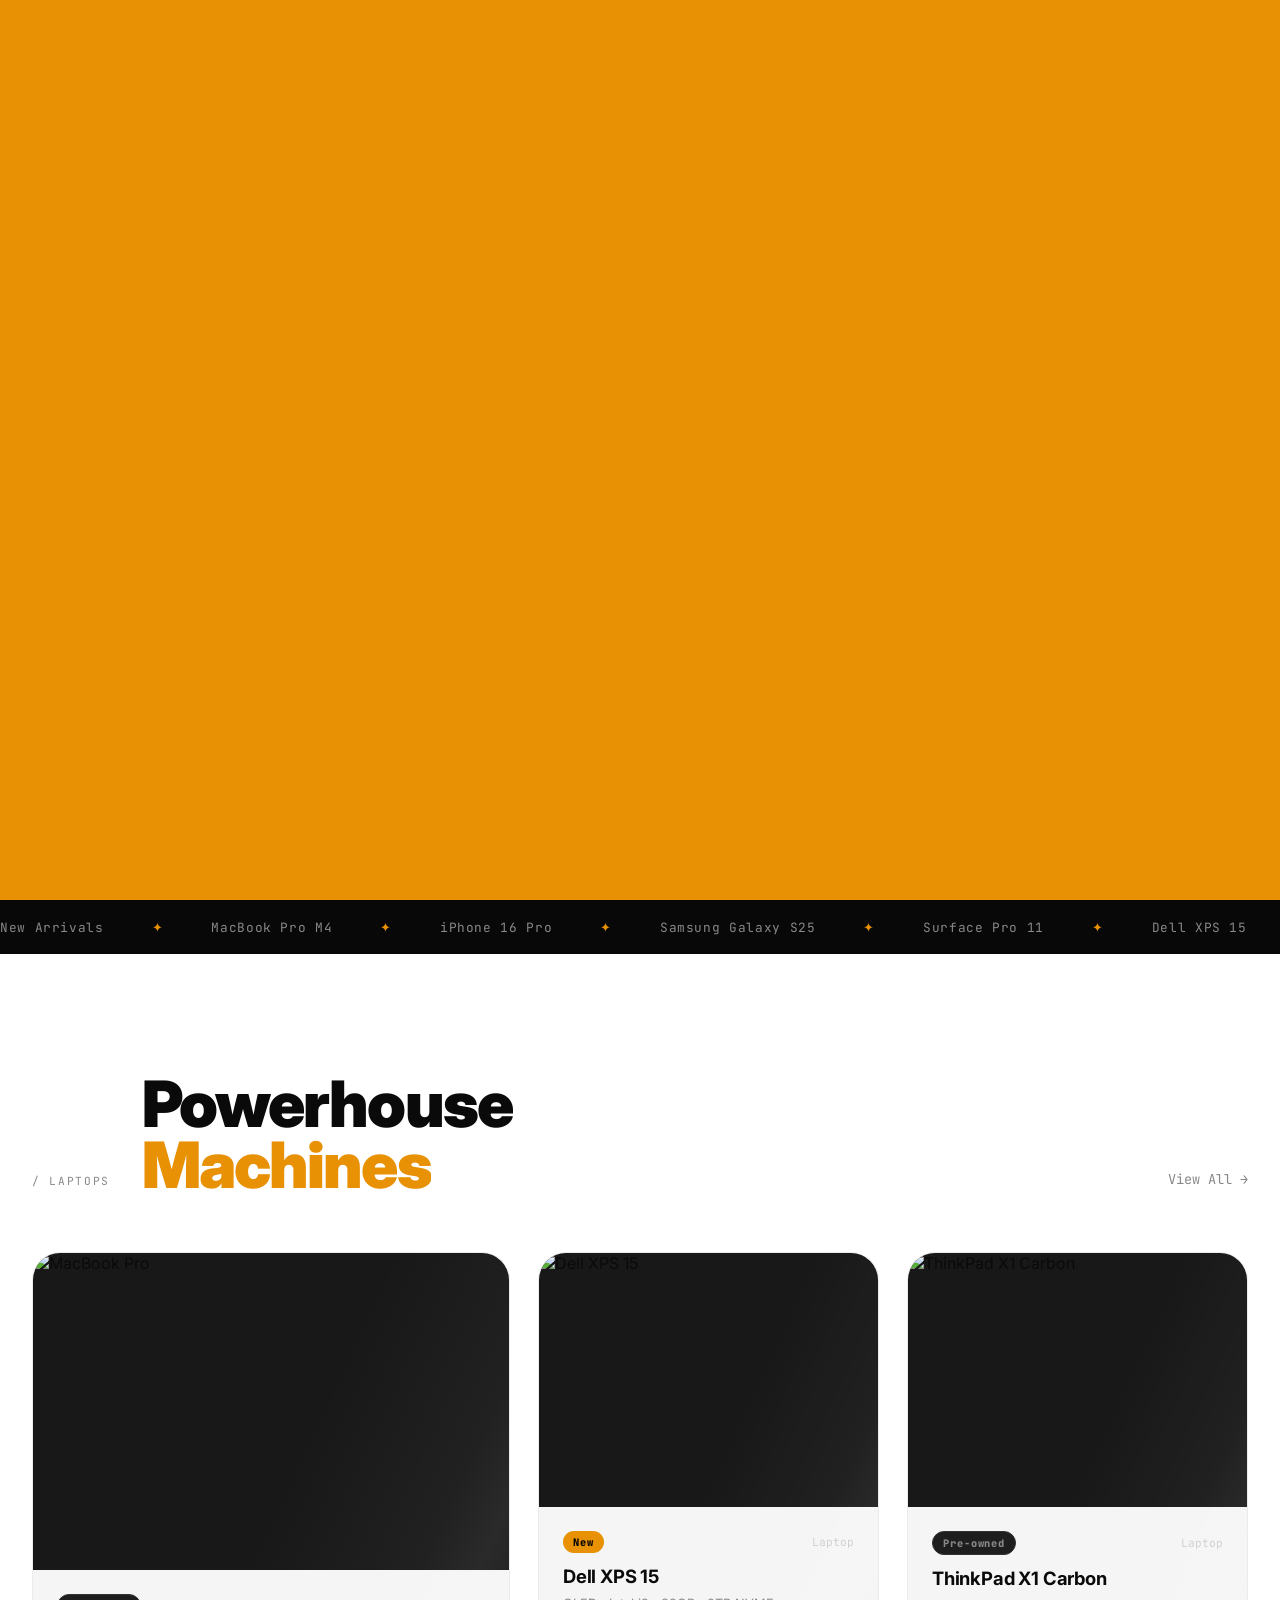
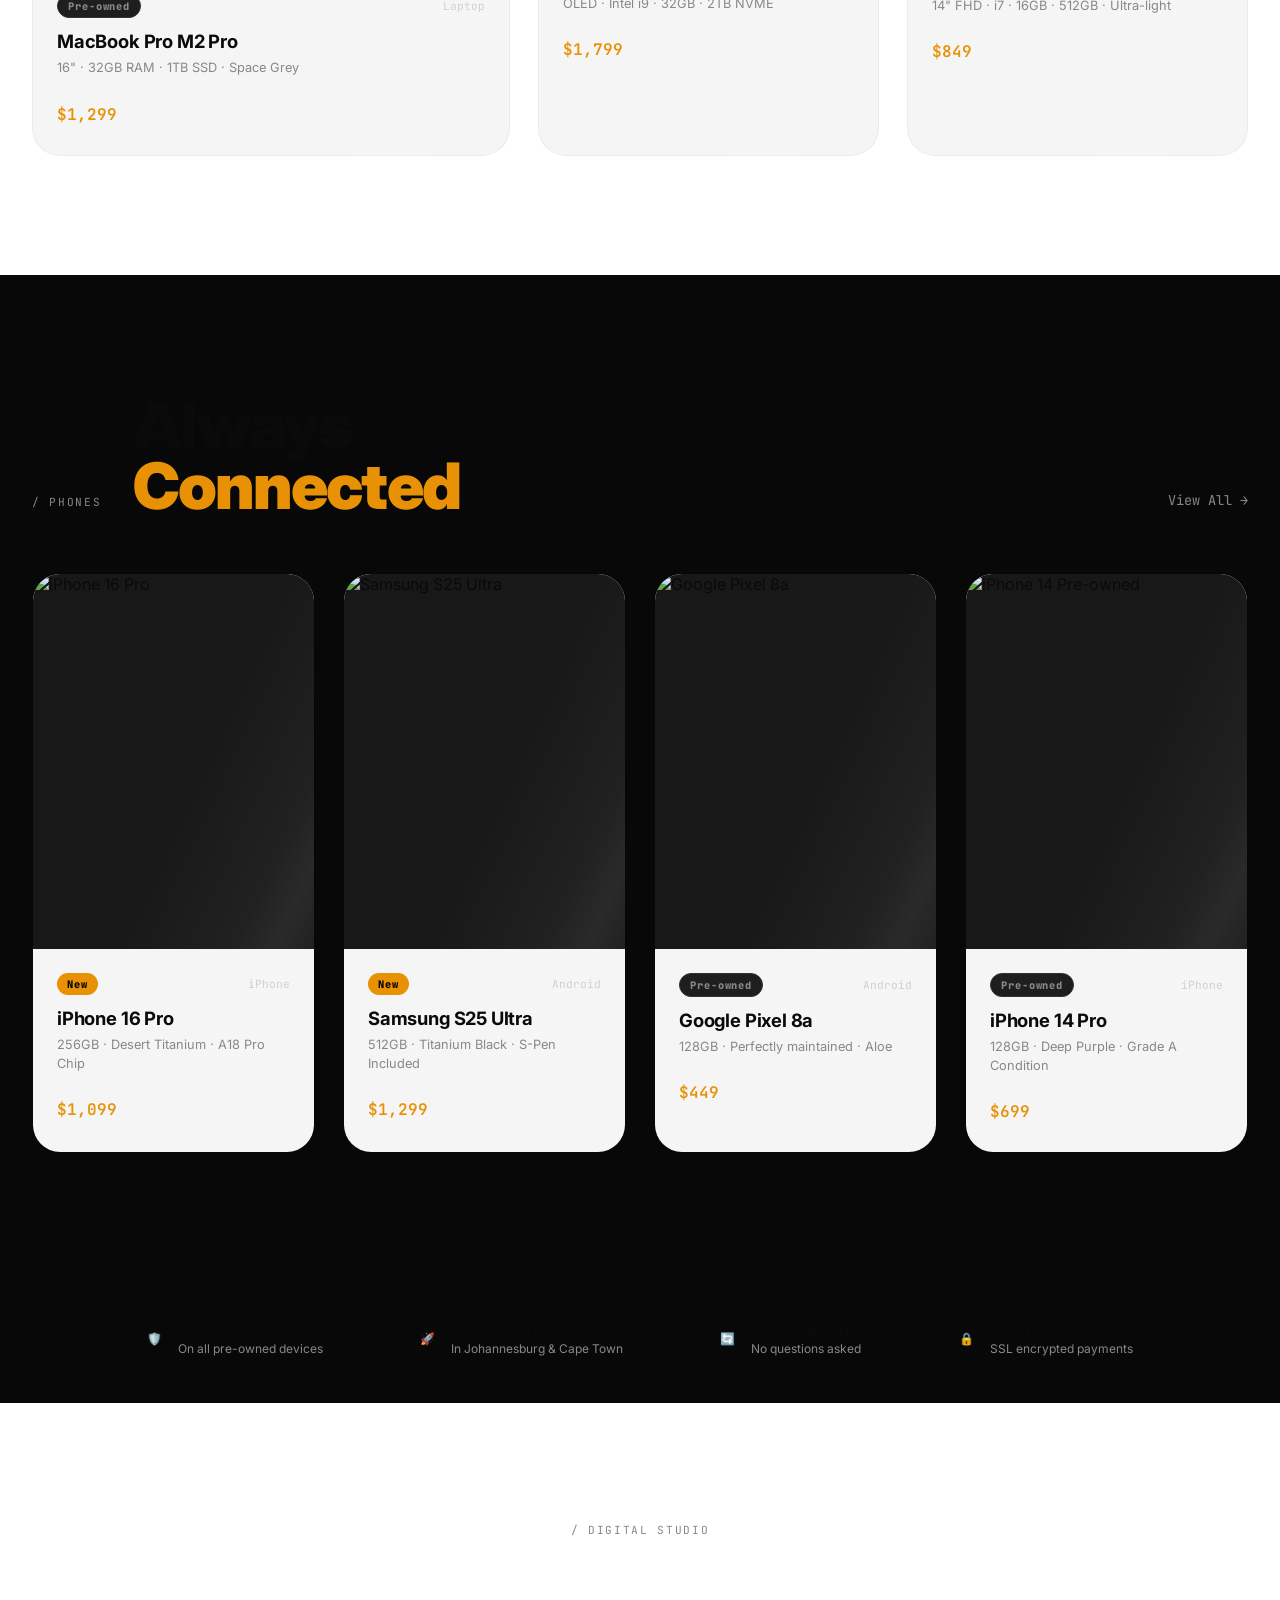
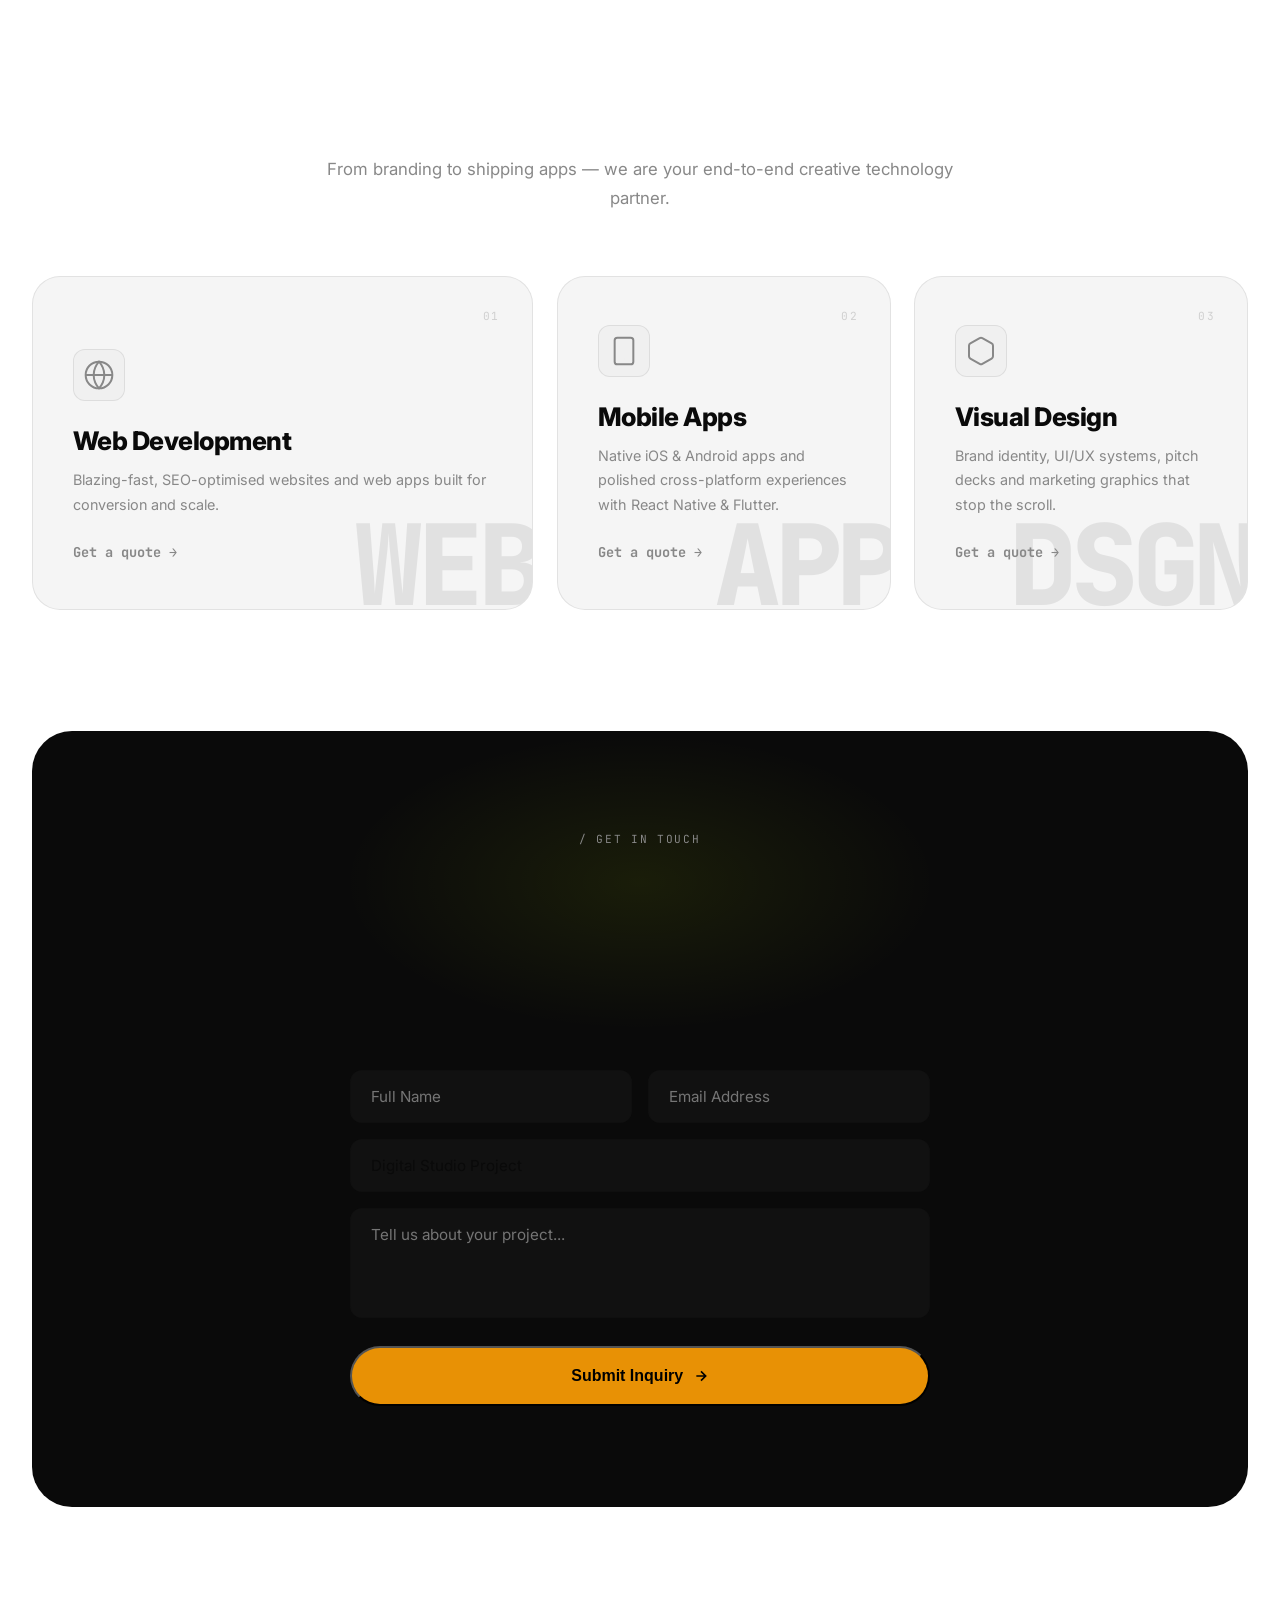
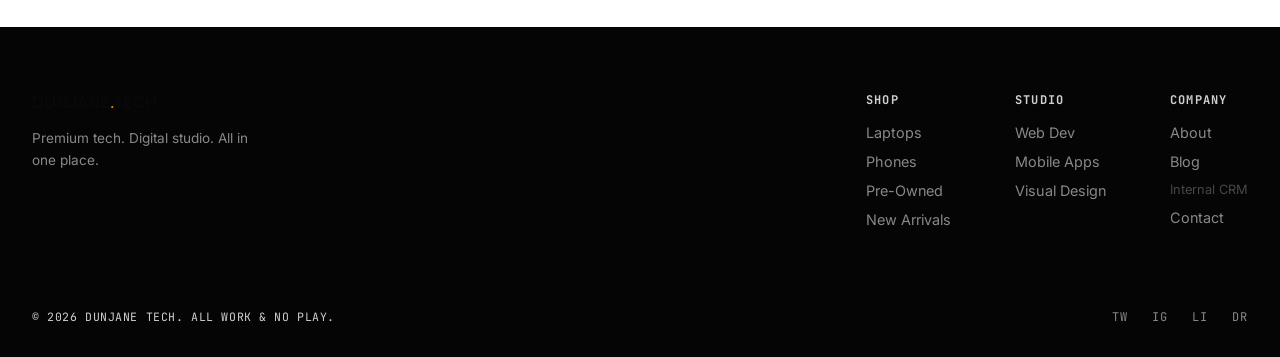
==== commit 49fc9d36: "Update favicon references to use dunjane-faveicon.svg across all HTML files" ====
--- a/index.html
+++ b/index.html
@@ -7,7 +7,7 @@
     <title>DUNJANE TECH | Premium Tech & Digital Studio</title>
     <meta name="description"
         content="New & pre-owned laptops and phones, plus visual design, mobile app, and web development services for businesses.">
-    <link rel="icon" type="image/svg+xml" href="img/dunjane-icone.svg">
+    <link rel="icon" type="image/svg+xml" href="img/dunjane-faveicon.svg">
     <link rel="stylesheet" href="style.css">
     <link rel="preconnect" href="https://fonts.googleapis.com">
     <link rel="preconnect" href="https://fonts.gstatic.com" crossorigin>
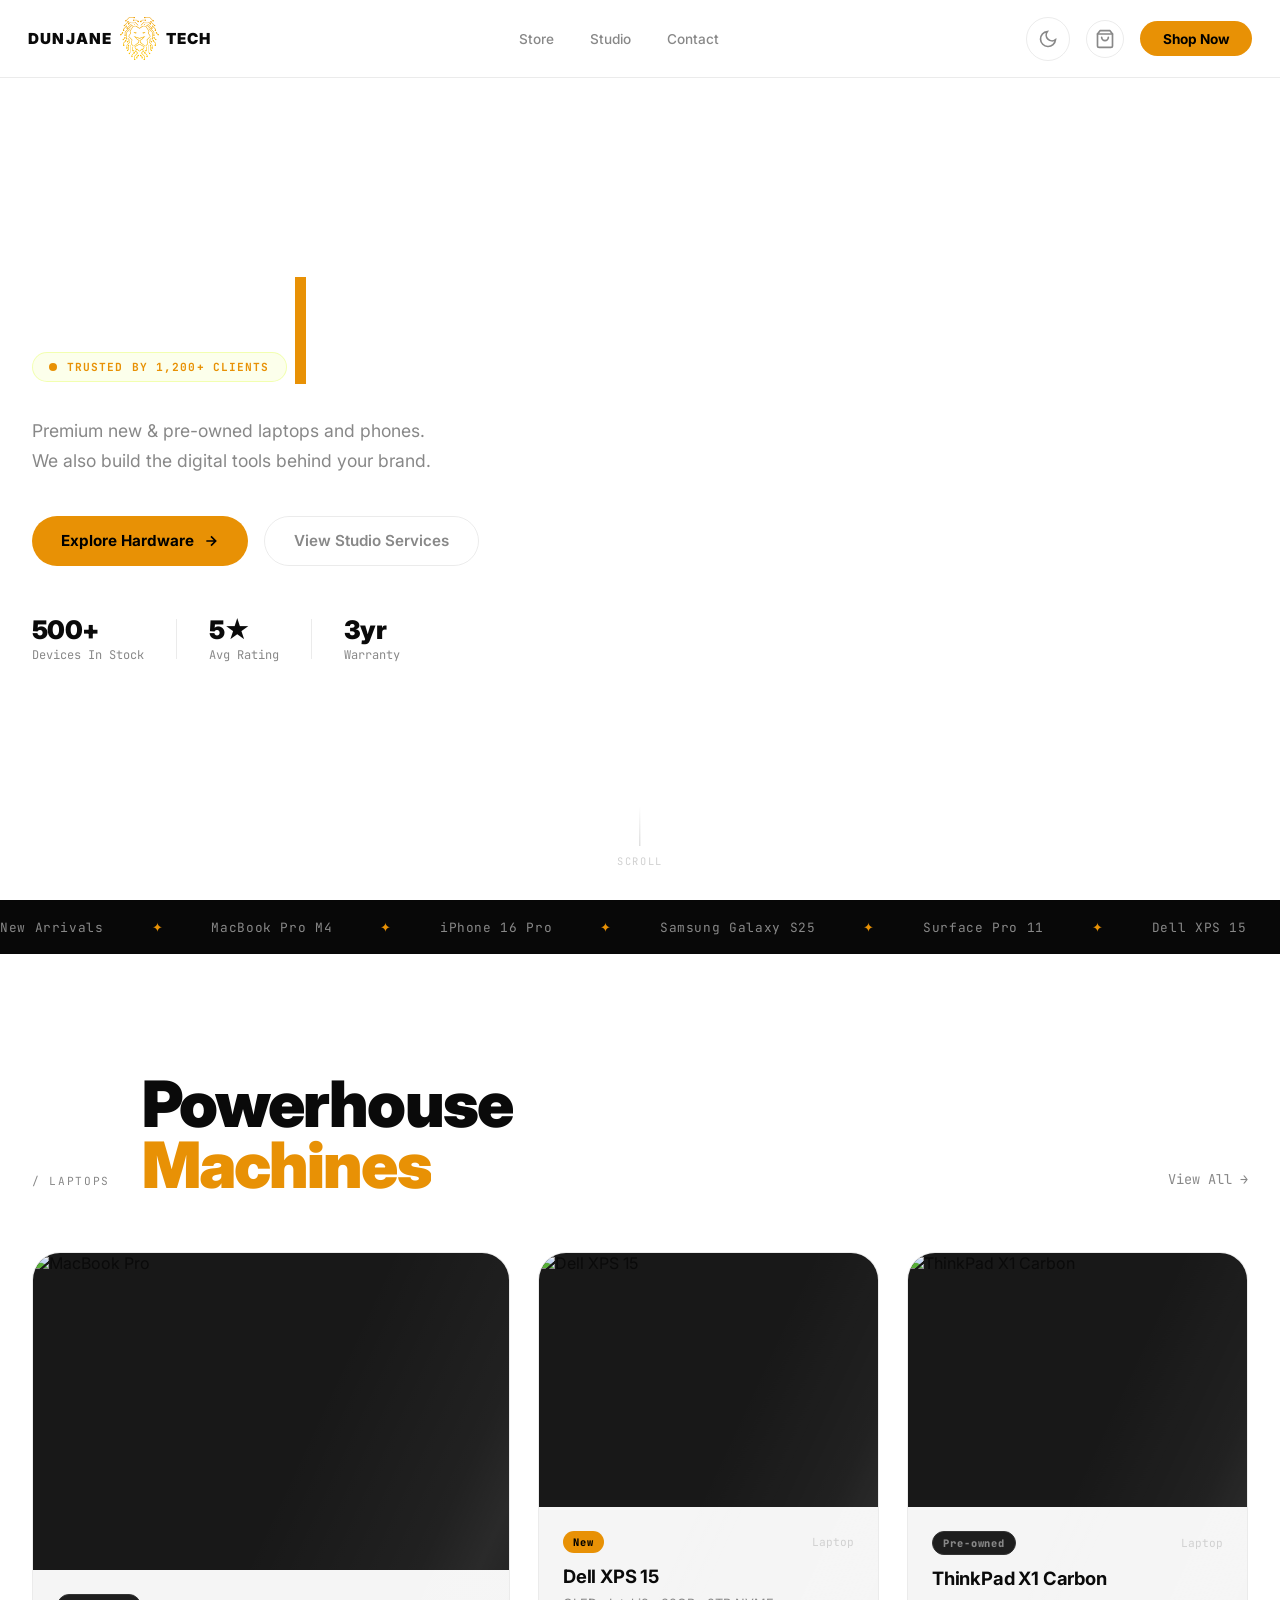
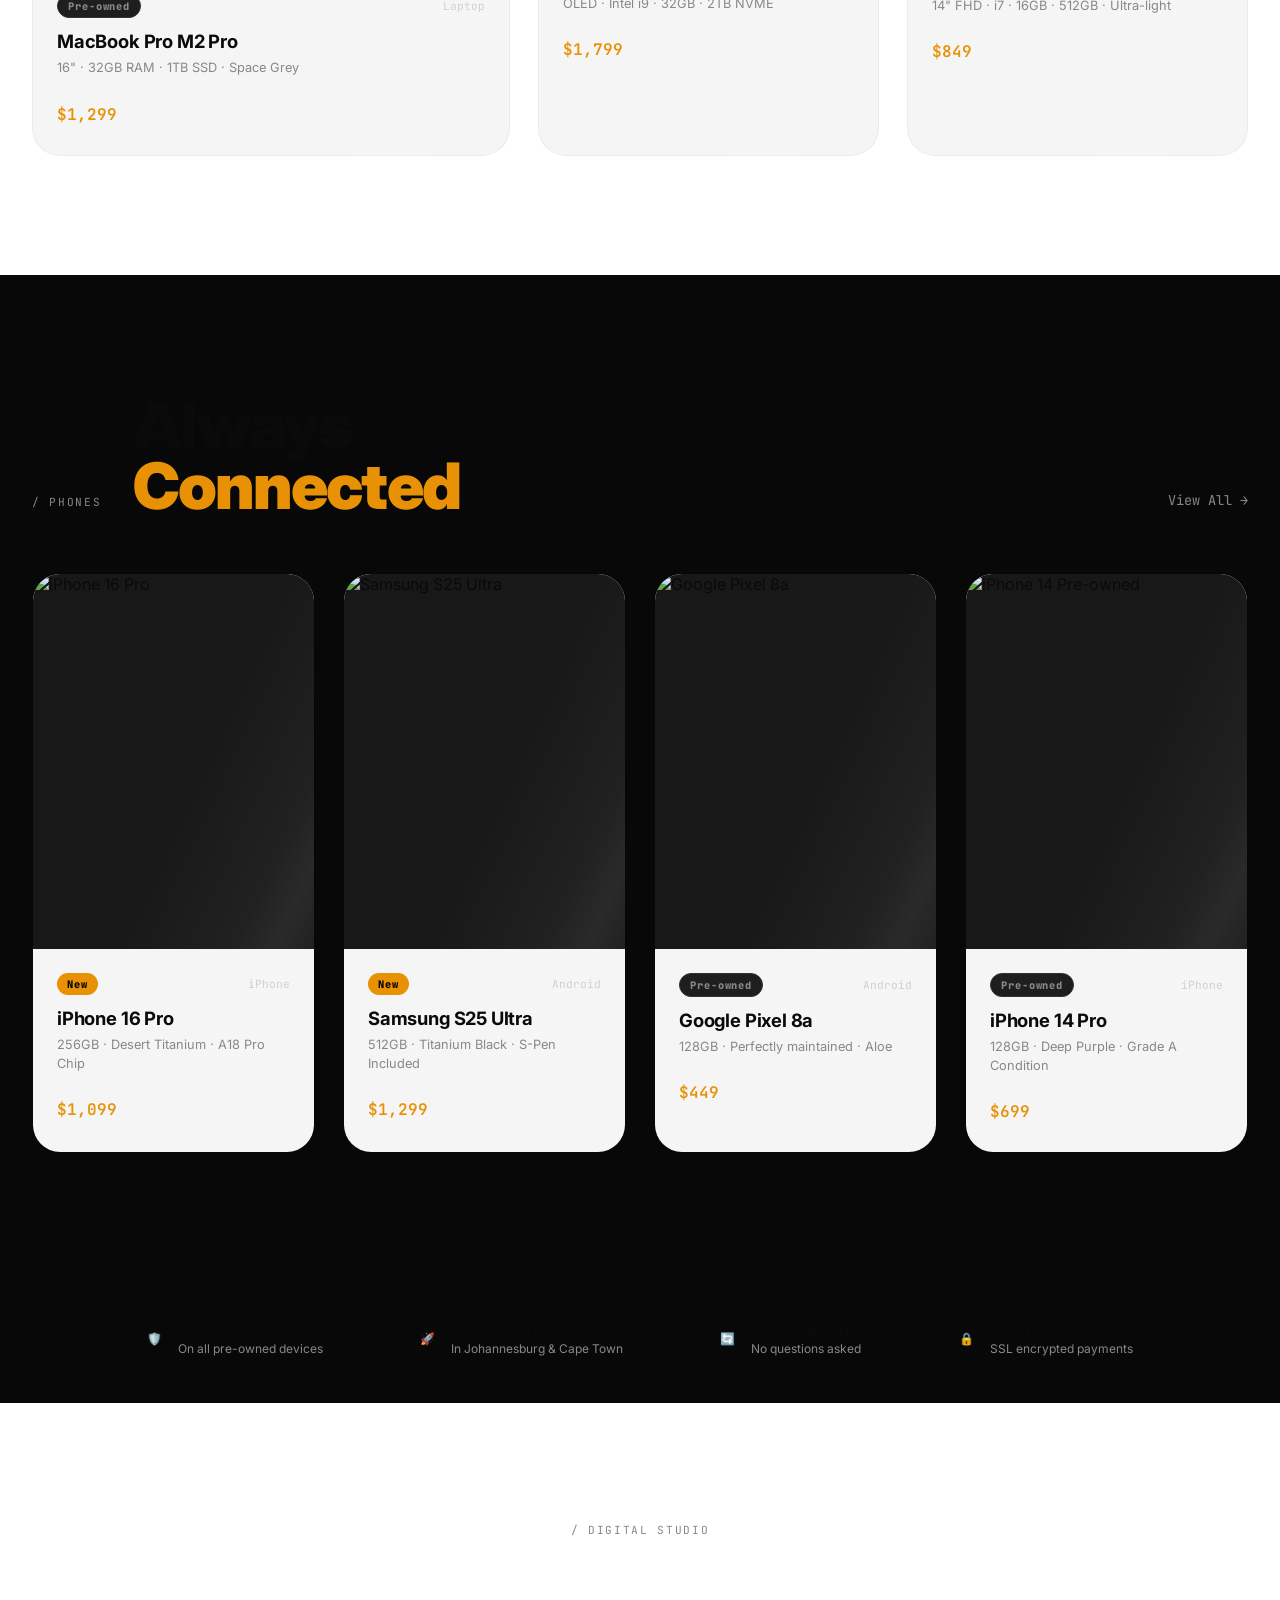
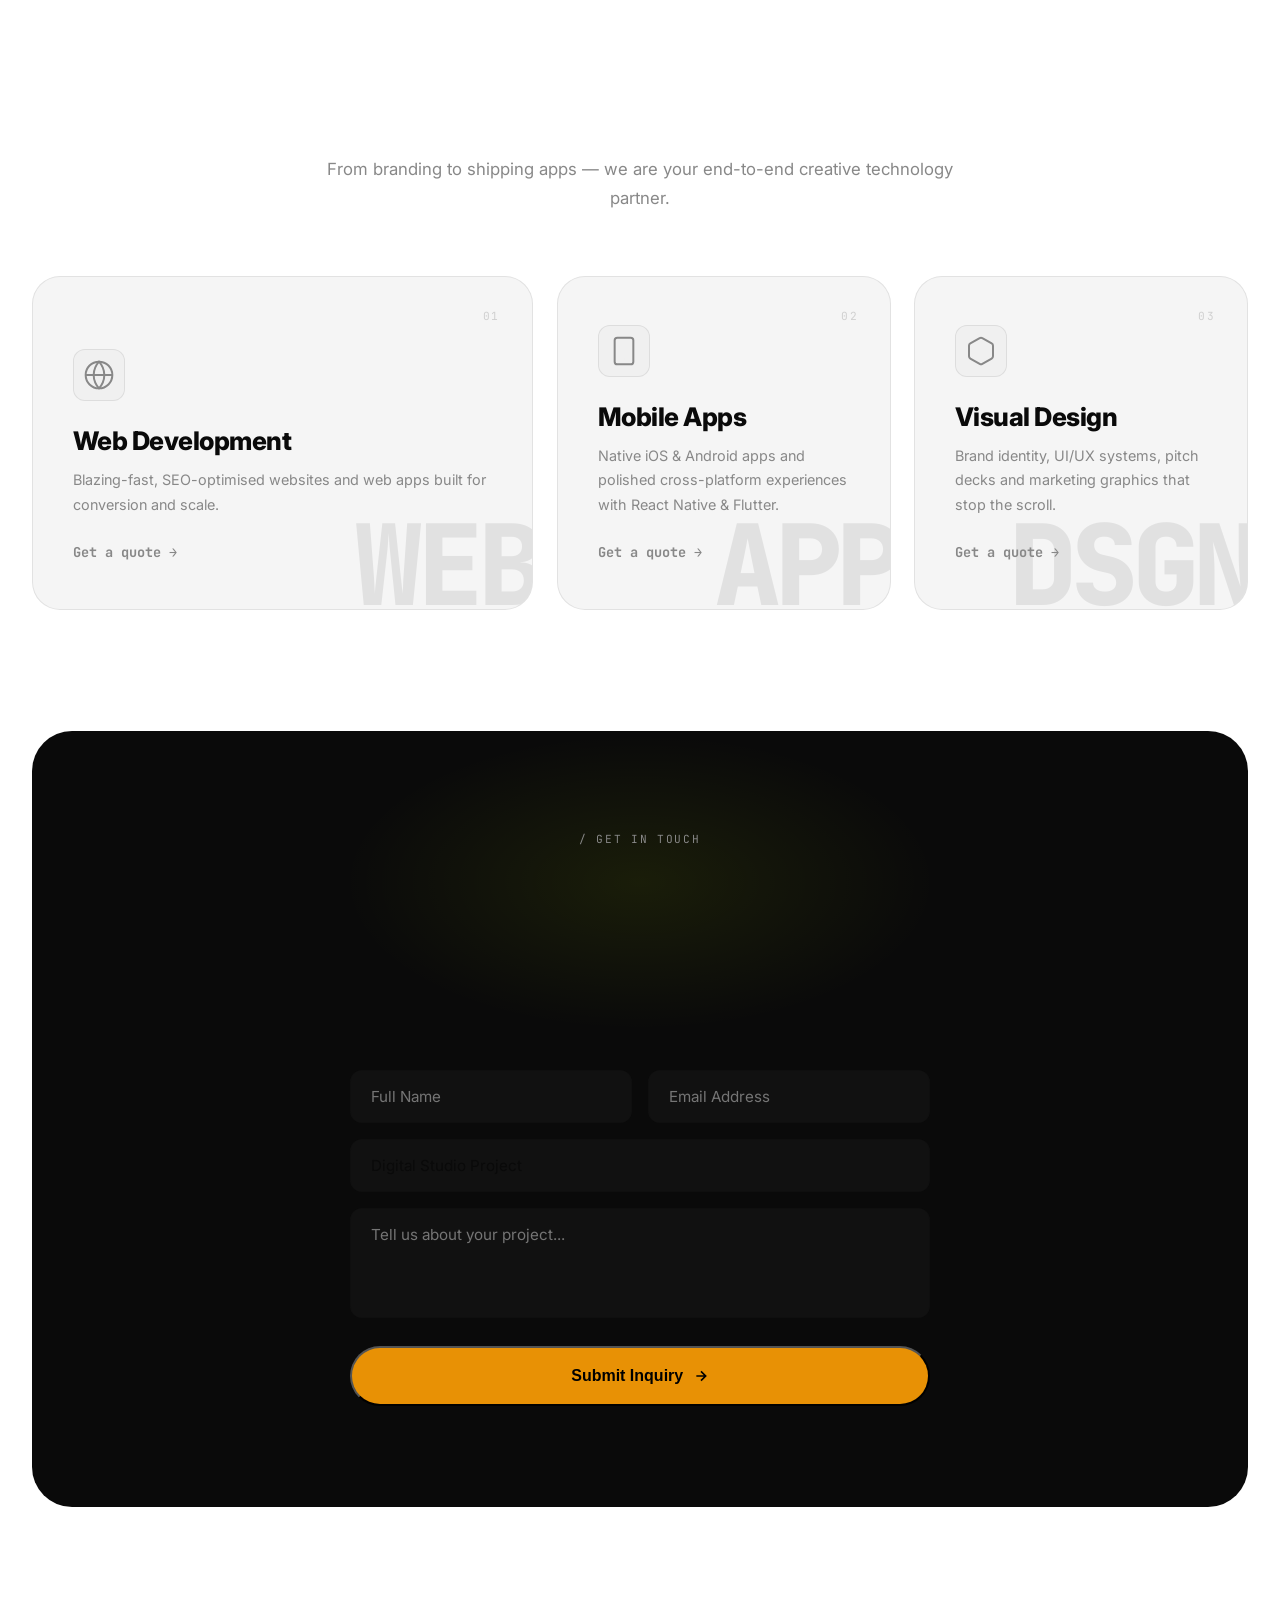
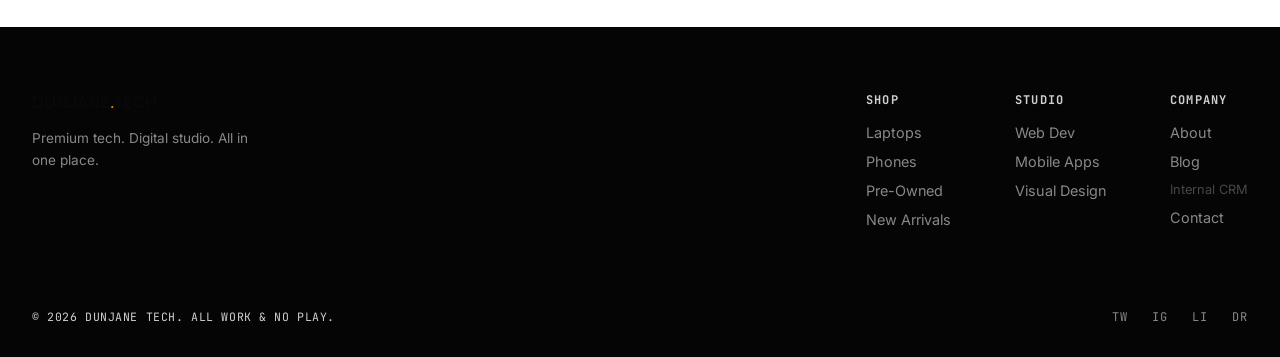
==== commit 8d9a0613: "Update loader core SVG to match dunjane-faveicon.svg style" ====
--- a/index.html
+++ b/index.html
@@ -33,13 +33,24 @@
             <div class="loader-orb orb-3"></div>
             <div class="loader-core">
                 <svg width="48" height="48" viewBox="0 0 48 48" fill="none">
-                    <polygon points="24,4 44,14 44,34 24,44 4,34 4,14" stroke="url(#hex-grad)" stroke-width="1.5" fill="none"/>
-                    <polygon points="24,10 38,18 38,30 24,38 10,30 10,18" stroke="url(#hex-grad)" stroke-width="1" fill="none" opacity="0.4"/>
-                    <circle cx="24" cy="24" r="4" fill="url(#hex-grad)"/>
+                    <!-- Simplified geometric design inspired by dunjane-faveicon.svg -->
+                    <g transform="translate(24,24)">
+                        <!-- Central hexagon -->
+                        <polygon points="0,-8 7,-4 7,4 0,8 -7,4 -7,-4" stroke="url(#loader-grad)" stroke-width="2" fill="none"/>
+                        <!-- Outer rings -->
+                        <circle cx="0" cy="0" r="12" stroke="url(#loader-grad)" stroke-width="1" fill="none" opacity="0.6"/>
+                        <circle cx="0" cy="0" r="16" stroke="url(#loader-grad)" stroke-width="1" fill="none" opacity="0.4"/>
+                        <!-- Corner accents -->
+                        <circle cx="7" cy="-4" r="2" fill="url(#loader-grad)"/>
+                        <circle cx="-7" cy="4" r="2" fill="url(#loader-grad)"/>
+                        <circle cx="7" cy="4" r="2" fill="url(#loader-grad)"/>
+                        <circle cx="-7" cy="-4" r="2" fill="url(#loader-grad)"/>
+                    </g>
                     <defs>
-                        <linearGradient id="hex-grad" x1="0" y1="0" x2="48" y2="48" gradientUnits="userSpaceOnUse">
+                        <linearGradient id="loader-grad" x1="0" y1="0" x2="48" y2="48" gradientUnits="userSpaceOnUse">
                             <stop offset="0%" stop-color="#a78bfa"/>
-                            <stop offset="100%" stop-color="#38bdf8"/>
+                            <stop offset="50%" stop-color="#38bdf8"/>
+                            <stop offset="100%" stop-color="#f59e0b"/>
                         </linearGradient>
                     </defs>
                 </svg>
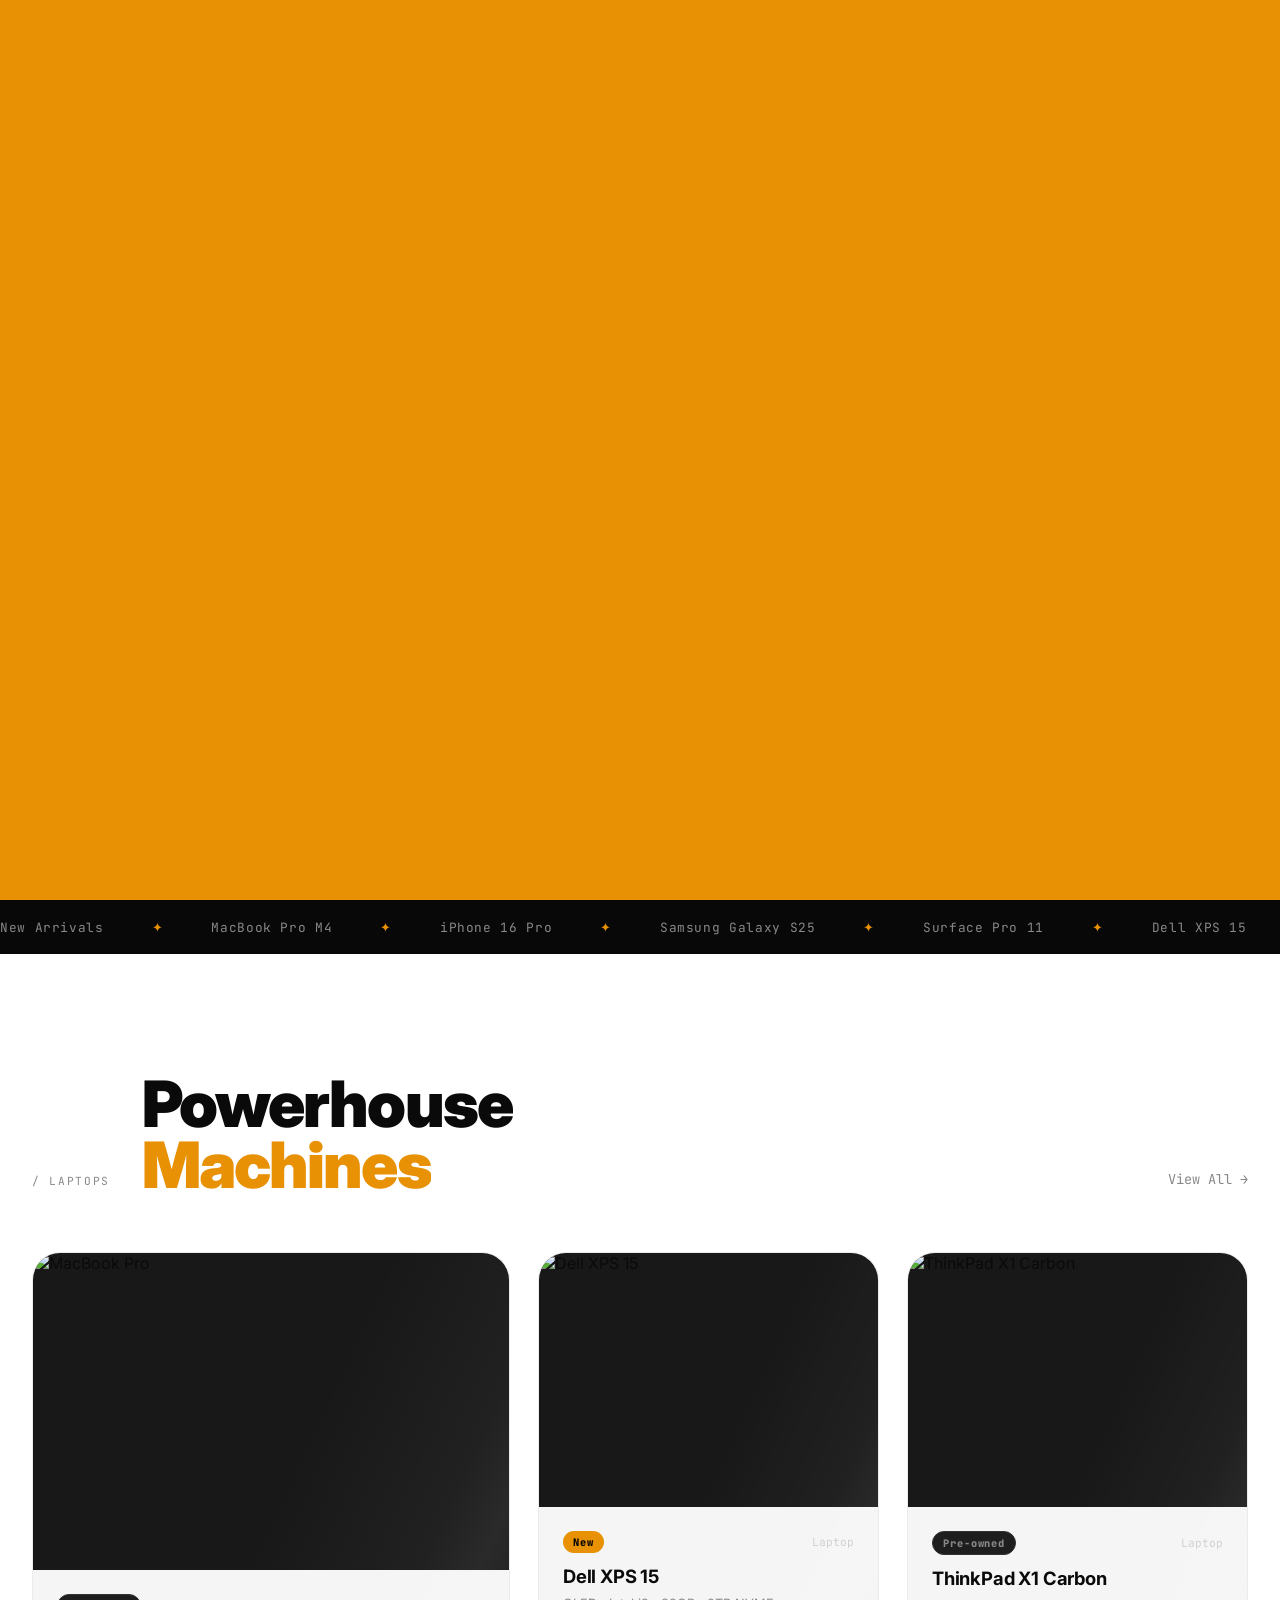
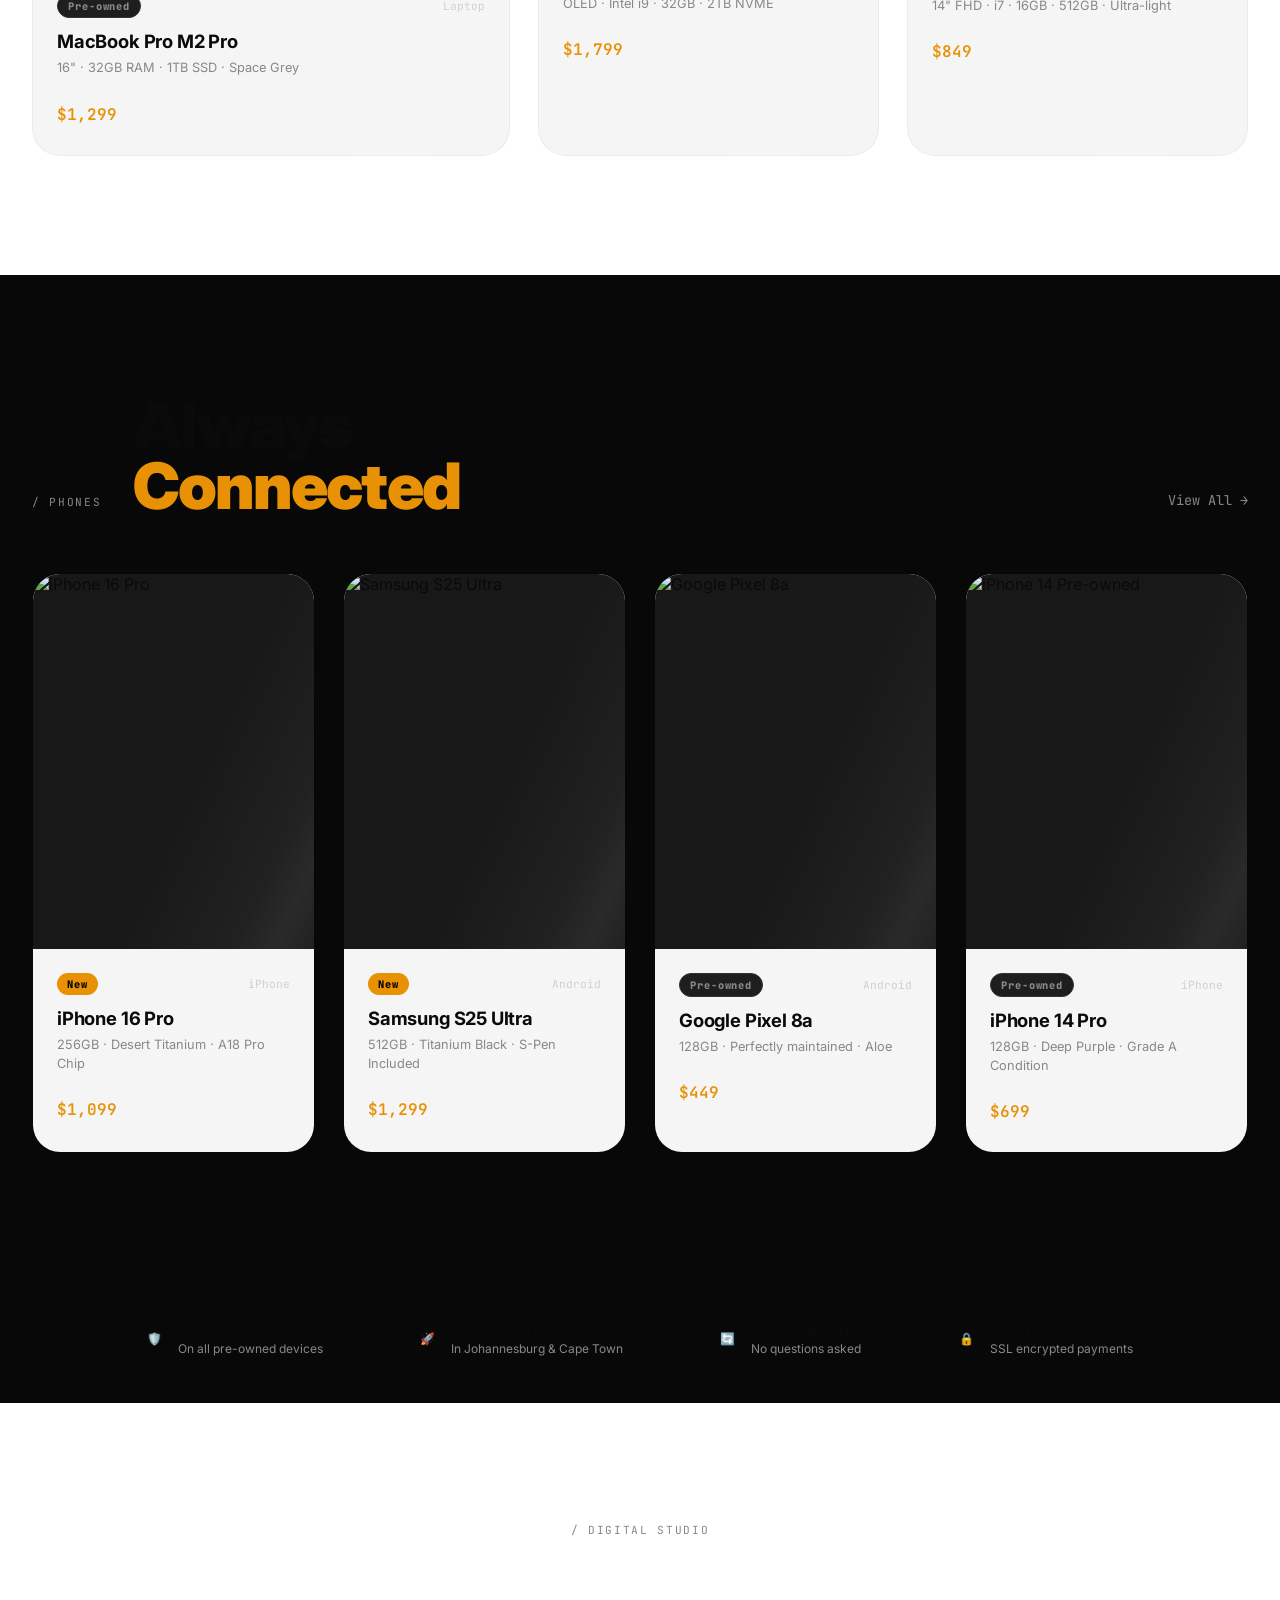
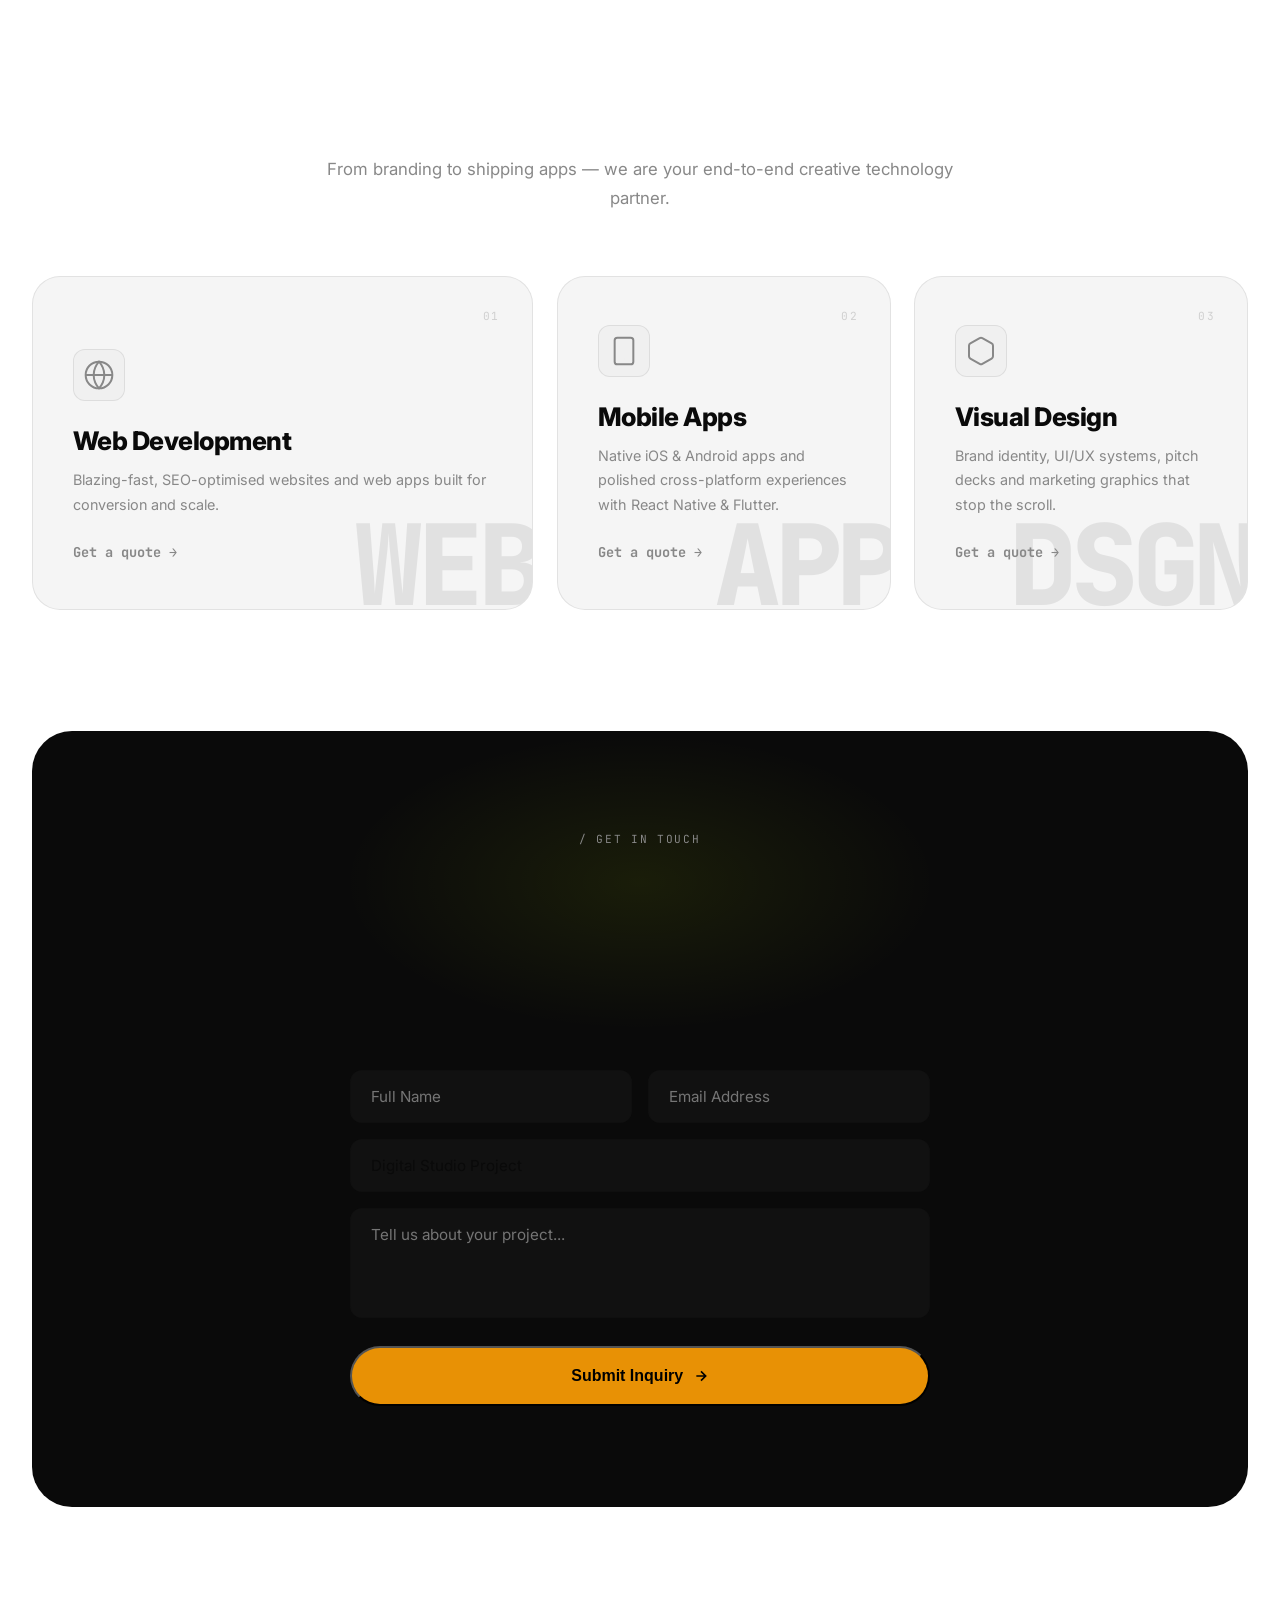
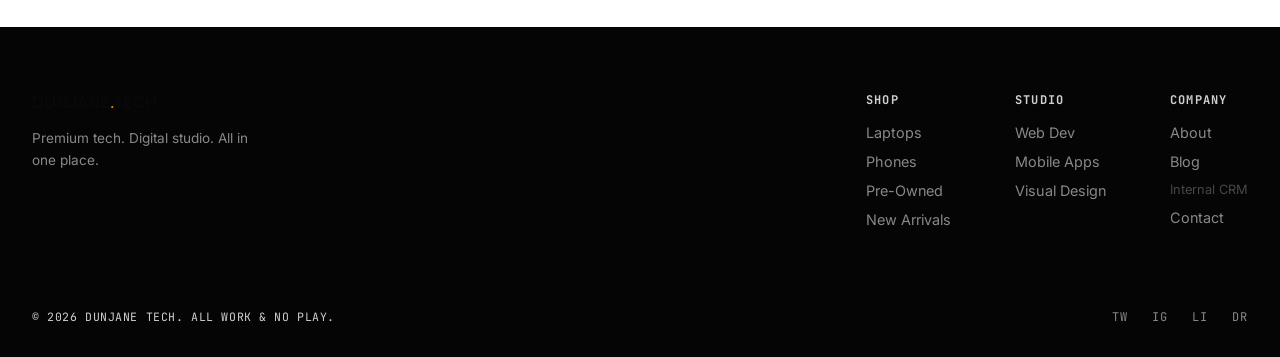
==== commit 116df97b: "Update loader to resemble a lion with mane, eyes, nose, mouth, and whiskers" ====
--- a/index.html
+++ b/index.html
@@ -33,24 +33,30 @@
             <div class="loader-orb orb-3"></div>
             <div class="loader-core">
                 <svg width="48" height="48" viewBox="0 0 48 48" fill="none">
-                    <!-- Simplified geometric design inspired by dunjane-faveicon.svg -->
                     <g transform="translate(24,24)">
-                        <!-- Central hexagon -->
-                        <polygon points="0,-8 7,-4 7,4 0,8 -7,4 -7,-4" stroke="url(#loader-grad)" stroke-width="2" fill="none"/>
-                        <!-- Outer rings -->
-                        <circle cx="0" cy="0" r="12" stroke="url(#loader-grad)" stroke-width="1" fill="none" opacity="0.6"/>
-                        <circle cx="0" cy="0" r="16" stroke="url(#loader-grad)" stroke-width="1" fill="none" opacity="0.4"/>
-                        <!-- Corner accents -->
-                        <circle cx="7" cy="-4" r="2" fill="url(#loader-grad)"/>
-                        <circle cx="-7" cy="4" r="2" fill="url(#loader-grad)"/>
-                        <circle cx="7" cy="4" r="2" fill="url(#loader-grad)"/>
-                        <circle cx="-7" cy="-4" r="2" fill="url(#loader-grad)"/>
+                        <!-- Lion mane (outer arcs) -->
+                        <path d="M -12,-8 Q -16,-12 -14,-16 Q -12,-18 -8,-16 Q -4,-18 0,-16 Q 4,-18 8,-16 Q 12,-18 14,-16 Q 16,-12 12,-8" stroke="url(#lion-grad)" stroke-width="3" fill="none"/>
+                        <path d="M -14,-4 Q -18,-8 -16,-12 Q -14,-14 -10,-12 Q -6,-14 -2,-12 Q 2,-14 6,-12 Q 10,-14 14,-12 Q 18,-8 14,-4" stroke="url(#lion-grad)" stroke-width="2" fill="none" opacity="0.8"/>
+                        <!-- Lion head -->
+                        <circle cx="0" cy="0" r="8" stroke="url(#lion-grad)" stroke-width="2" fill="none"/>
+                        <!-- Eyes -->
+                        <circle cx="-3" cy="-2" r="1.5" fill="url(#lion-grad)"/>
+                        <circle cx="3" cy="-2" r="1.5" fill="url(#lion-grad)"/>
+                        <!-- Nose -->
+                        <polygon points="0,1 -1,3 1,3" fill="url(#lion-grad)"/>
+                        <!-- Mouth -->
+                        <path d="M -2,3 Q 0,5 2,3" stroke="url(#lion-grad)" stroke-width="1" fill="none"/>
+                        <!-- Whiskers -->
+                        <line x1="-6" y1="0" x2="-10" y2="-1" stroke="url(#lion-grad)" stroke-width="1"/>
+                        <line x1="-6" y1="2" x2="-10" y2="1" stroke="url(#lion-grad)" stroke-width="1"/>
+                        <line x1="6" y1="0" x2="10" y2="-1" stroke="url(#lion-grad)" stroke-width="1"/>
+                        <line x1="6" y1="2" x2="10" y2="1" stroke="url(#lion-grad)" stroke-width="1"/>
                     </g>
                     <defs>
-                        <linearGradient id="loader-grad" x1="0" y1="0" x2="48" y2="48" gradientUnits="userSpaceOnUse">
-                            <stop offset="0%" stop-color="#a78bfa"/>
-                            <stop offset="50%" stop-color="#38bdf8"/>
-                            <stop offset="100%" stop-color="#f59e0b"/>
+                        <linearGradient id="lion-grad" x1="0" y1="0" x2="48" y2="48" gradientUnits="userSpaceOnUse">
+                            <stop offset="0%" stop-color="#f59e0b"/>
+                            <stop offset="50%" stop-color="#d97706"/>
+                            <stop offset="100%" stop-color="#92400e"/>
                         </linearGradient>
                     </defs>
                 </svg>
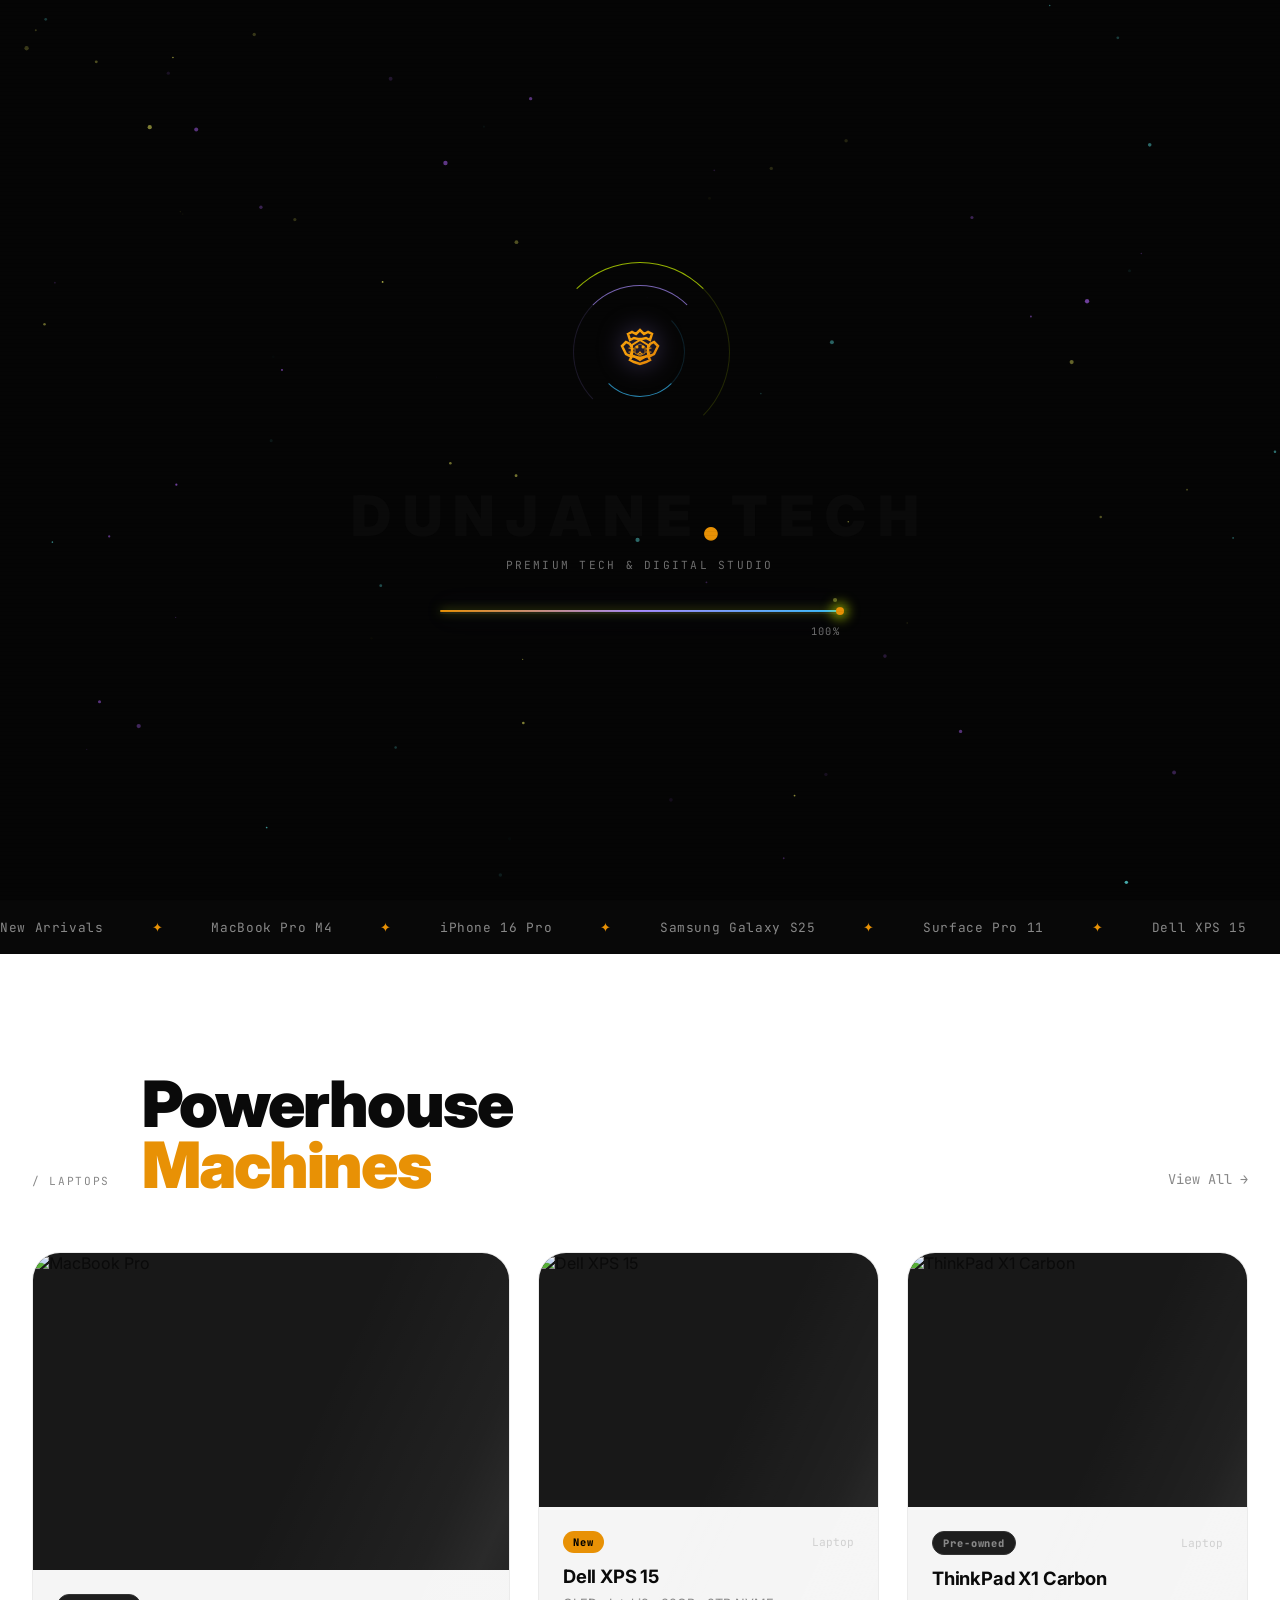
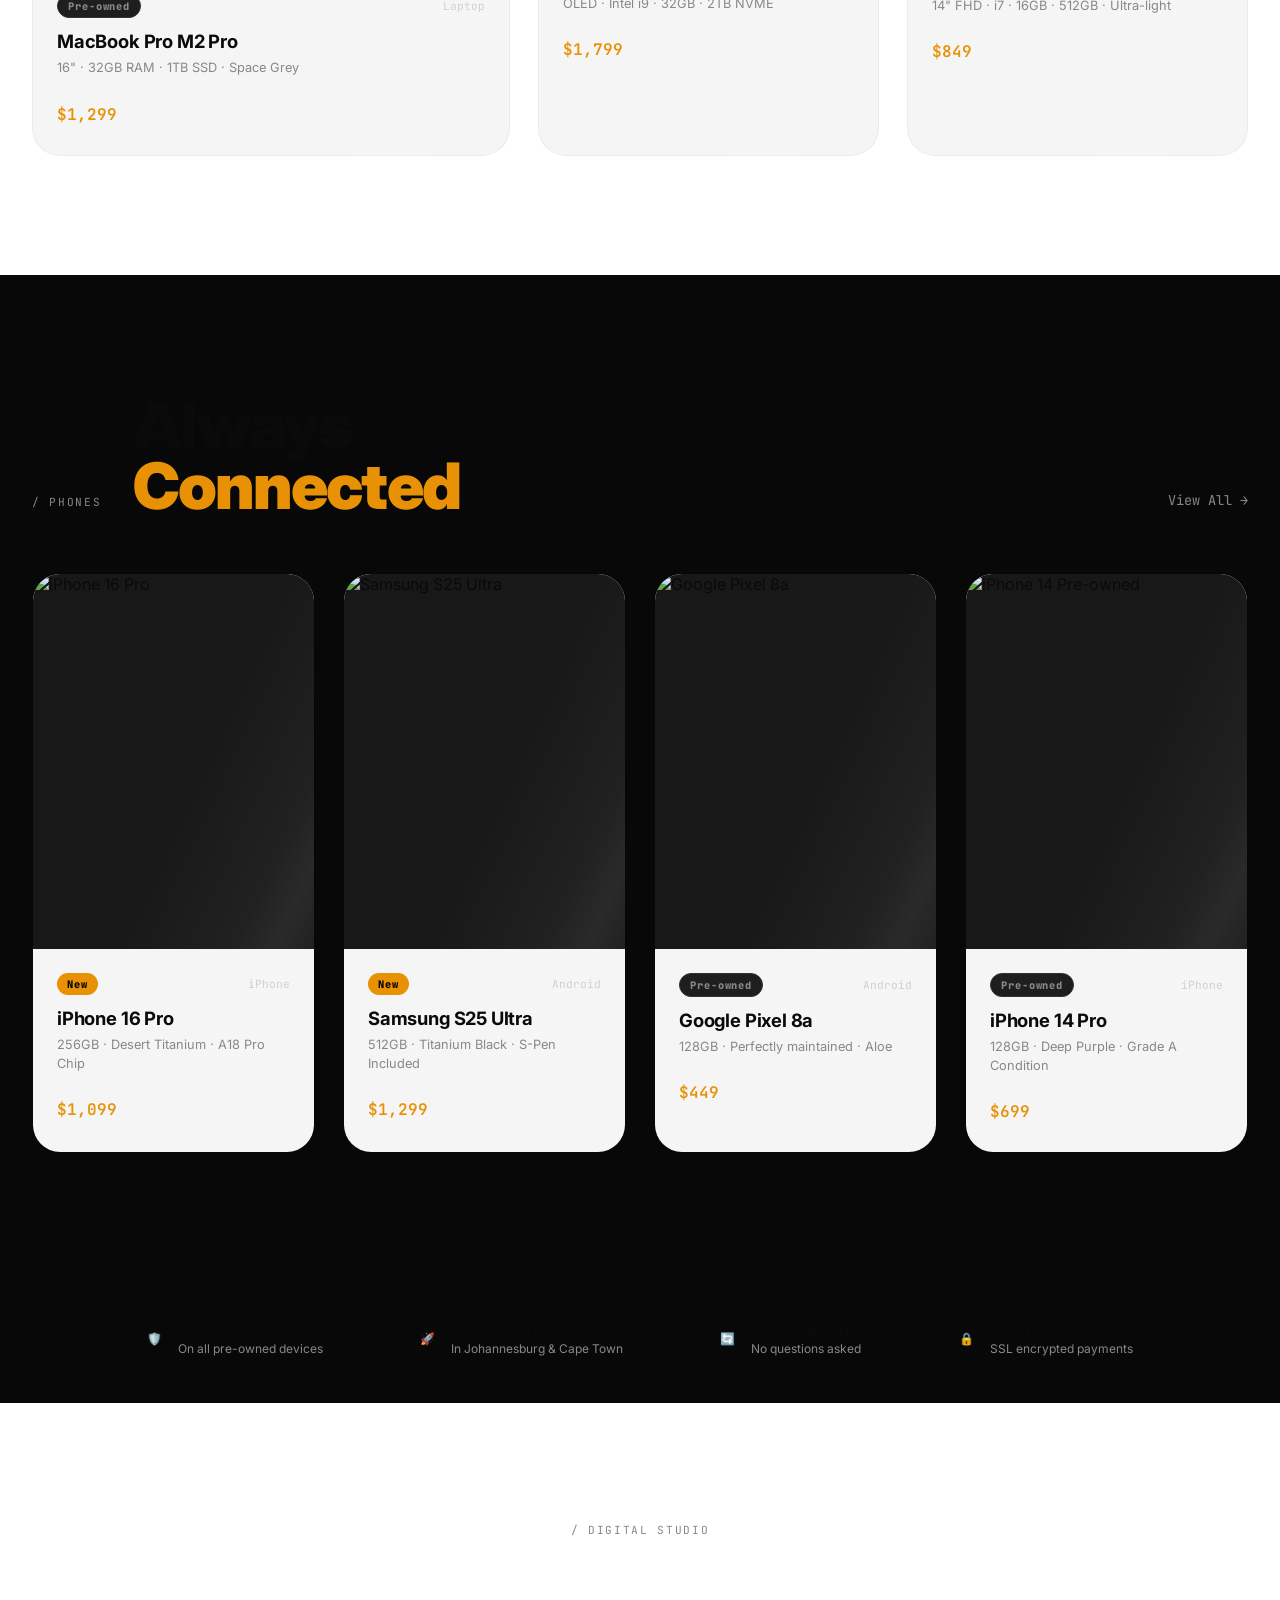
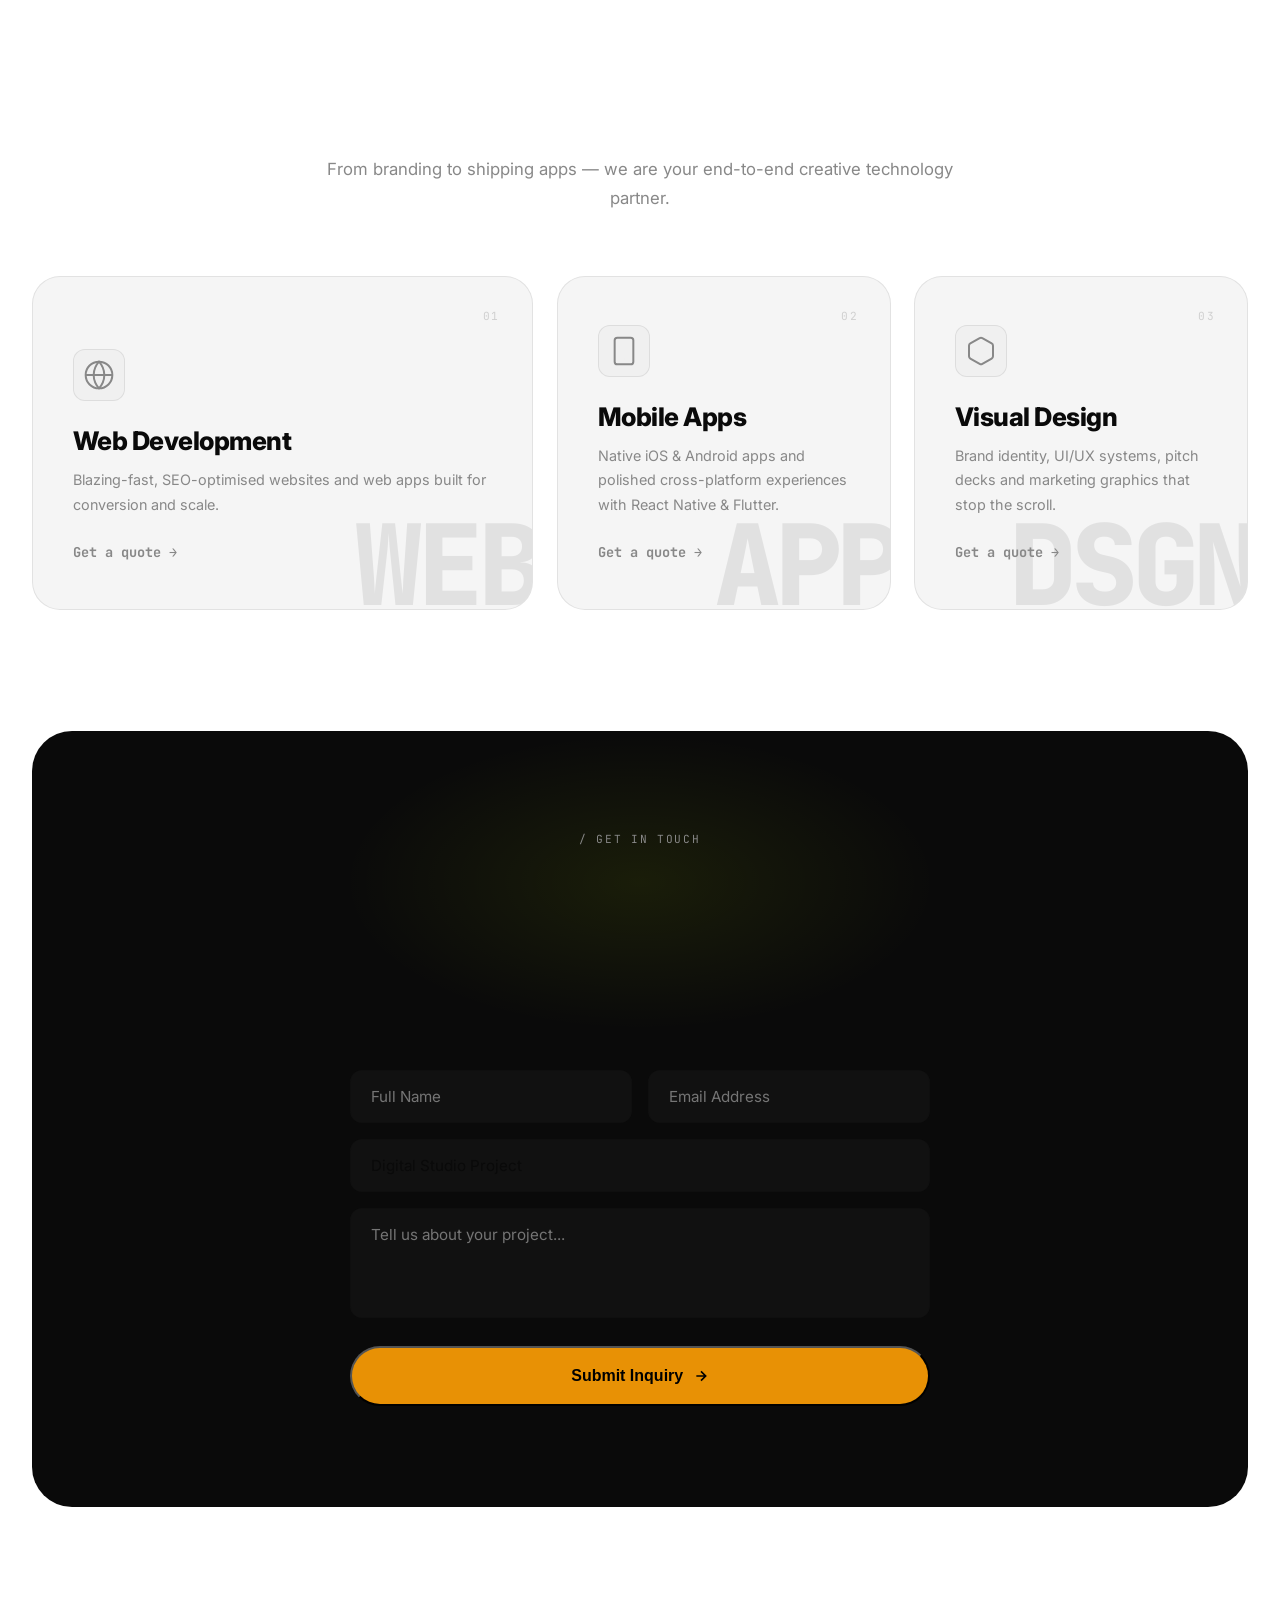
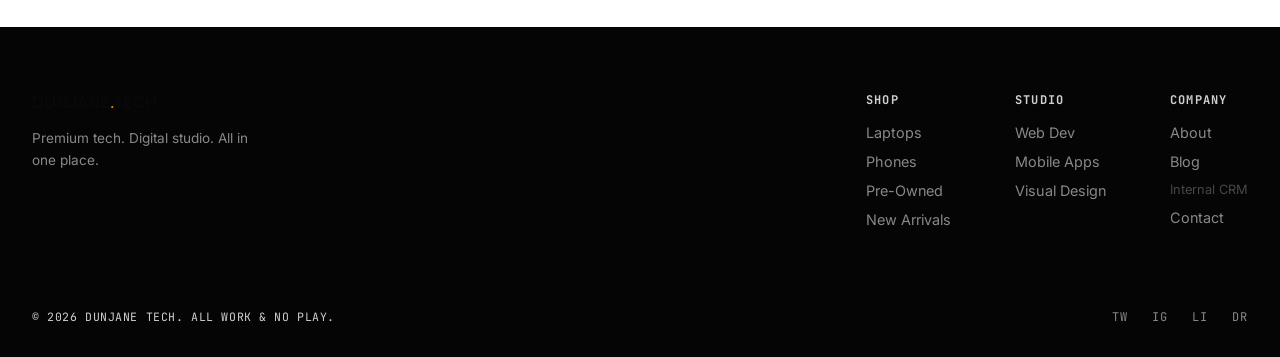
==== commit a9e14da5: "Refine lion loader with geometric design matching dunjane-faveicon style and larger head" ====
--- a/index.html
+++ b/index.html
@@ -34,29 +34,42 @@
             <div class="loader-core">
                 <svg width="48" height="48" viewBox="0 0 48 48" fill="none">
                     <g transform="translate(24,24)">
-                        <!-- Lion mane (outer arcs) -->
-                        <path d="M -12,-8 Q -16,-12 -14,-16 Q -12,-18 -8,-16 Q -4,-18 0,-16 Q 4,-18 8,-16 Q 12,-18 14,-16 Q 16,-12 12,-8" stroke="url(#lion-grad)" stroke-width="3" fill="none"/>
-                        <path d="M -14,-4 Q -18,-8 -16,-12 Q -14,-14 -10,-12 Q -6,-14 -2,-12 Q 2,-14 6,-12 Q 10,-14 14,-12 Q 18,-8 14,-4" stroke="url(#lion-grad)" stroke-width="2" fill="none" opacity="0.8"/>
-                        <!-- Lion head -->
-                        <circle cx="0" cy="0" r="8" stroke="url(#lion-grad)" stroke-width="2" fill="none"/>
+                        <!-- Lion mane - geometric angular design inspired by dunjane-faveicon -->
+                        <!-- Top mane -->
+                        <polygon points="-12,-16 -8,-18 -4,-16 0,-20 4,-16 8,-18 12,-16 10,-10 6,-12 2,-11 -2,-11 -6,-12 -10,-10" stroke="url(#lion-grad)" stroke-width="2.5" fill="none" stroke-linejoin="miter"/>
+                        <!-- Side manes -->
+                        <polygon points="-14,-8 -18,-4 -16,0 -14,4 -10,6 -8,2 -8,-2 -10,-6" stroke="url(#lion-grad)" stroke-width="2.5" fill="none" stroke-linejoin="miter"/>
+                        <polygon points="14,-8 18,-4 16,0 14,4 10,6 8,2 8,-2 10,-6" stroke="url(#lion-grad)" stroke-width="2.5" fill="none" stroke-linejoin="miter"/>
+                        <!-- Bottom mane -->
+                        <polygon points="-10,10 -6,12 0,14 6,12 10,10 8,6 4,7 0,8 -4,7 -8,6" stroke="url(#lion-grad)" stroke-width="2.5" fill="none" stroke-linejoin="miter"/>
+                        
+                        <!-- Lion head - geometric hexagon-like shape -->
+                        <polygon points="0,-10 8,-5 8,5 0,10 -8,5 -8,-5" stroke="url(#lion-grad)" stroke-width="2" fill="none"/>
+                        
+                        <!-- Inner head detail -->
+                        <polygon points="0,-6 5,-3 5,3 0,6 -5,3 -5,-3" stroke="url(#lion-grad)" stroke-width="1" fill="none" opacity="0.7"/>
+                        
                         <!-- Eyes -->
-                        <circle cx="-3" cy="-2" r="1.5" fill="url(#lion-grad)"/>
-                        <circle cx="3" cy="-2" r="1.5" fill="url(#lion-grad)"/>
-                        <!-- Nose -->
-                        <polygon points="0,1 -1,3 1,3" fill="url(#lion-grad)"/>
+                        <circle cx="-3" cy="-3" r="1.5" fill="url(#lion-grad)"/>
+                        <circle cx="3" cy="-3" r="1.5" fill="url(#lion-grad)"/>
+                        
+                        <!-- Nose - triangle -->
+                        <polygon points="0,1 -1.5,3 1.5,3" fill="url(#lion-grad)"/>
+                        
                         <!-- Mouth -->
-                        <path d="M -2,3 Q 0,5 2,3" stroke="url(#lion-grad)" stroke-width="1" fill="none"/>
-                        <!-- Whiskers -->
-                        <line x1="-6" y1="0" x2="-10" y2="-1" stroke="url(#lion-grad)" stroke-width="1"/>
-                        <line x1="-6" y1="2" x2="-10" y2="1" stroke="url(#lion-grad)" stroke-width="1"/>
-                        <line x1="6" y1="0" x2="10" y2="-1" stroke="url(#lion-grad)" stroke-width="1"/>
-                        <line x1="6" y1="2" x2="10" y2="1" stroke="url(#lion-grad)" stroke-width="1"/>
+                        <path d="M -2,3.5 Q 0,5 2,3.5" stroke="url(#lion-grad)" stroke-width="1.2" fill="none" stroke-linecap="round"/>
+                        
+                        <!-- Whiskers - geometric lines -->
+                        <line x1="-6" y1="-1" x2="-11" y2="-2" stroke="url(#lion-grad)" stroke-width="1.2" stroke-linecap="round"/>
+                        <line x1="-6" y1="2" x2="-11" y2="2" stroke="url(#lion-grad)" stroke-width="1.2" stroke-linecap="round"/>
+                        <line x1="6" y1="-1" x2="11" y2="-2" stroke="url(#lion-grad)" stroke-width="1.2" stroke-linecap="round"/>
+                        <line x1="6" y1="2" x2="11" y2="2" stroke="url(#lion-grad)" stroke-width="1.2" stroke-linecap="round"/>
                     </g>
                     <defs>
                         <linearGradient id="lion-grad" x1="0" y1="0" x2="48" y2="48" gradientUnits="userSpaceOnUse">
                             <stop offset="0%" stop-color="#f59e0b"/>
-                            <stop offset="50%" stop-color="#d97706"/>
-                            <stop offset="100%" stop-color="#92400e"/>
+                            <stop offset="40%" stop-color="#d97706"/>
+                            <stop offset="100%" stop-color="#b45309"/>
                         </linearGradient>
                     </defs>
                 </svg>
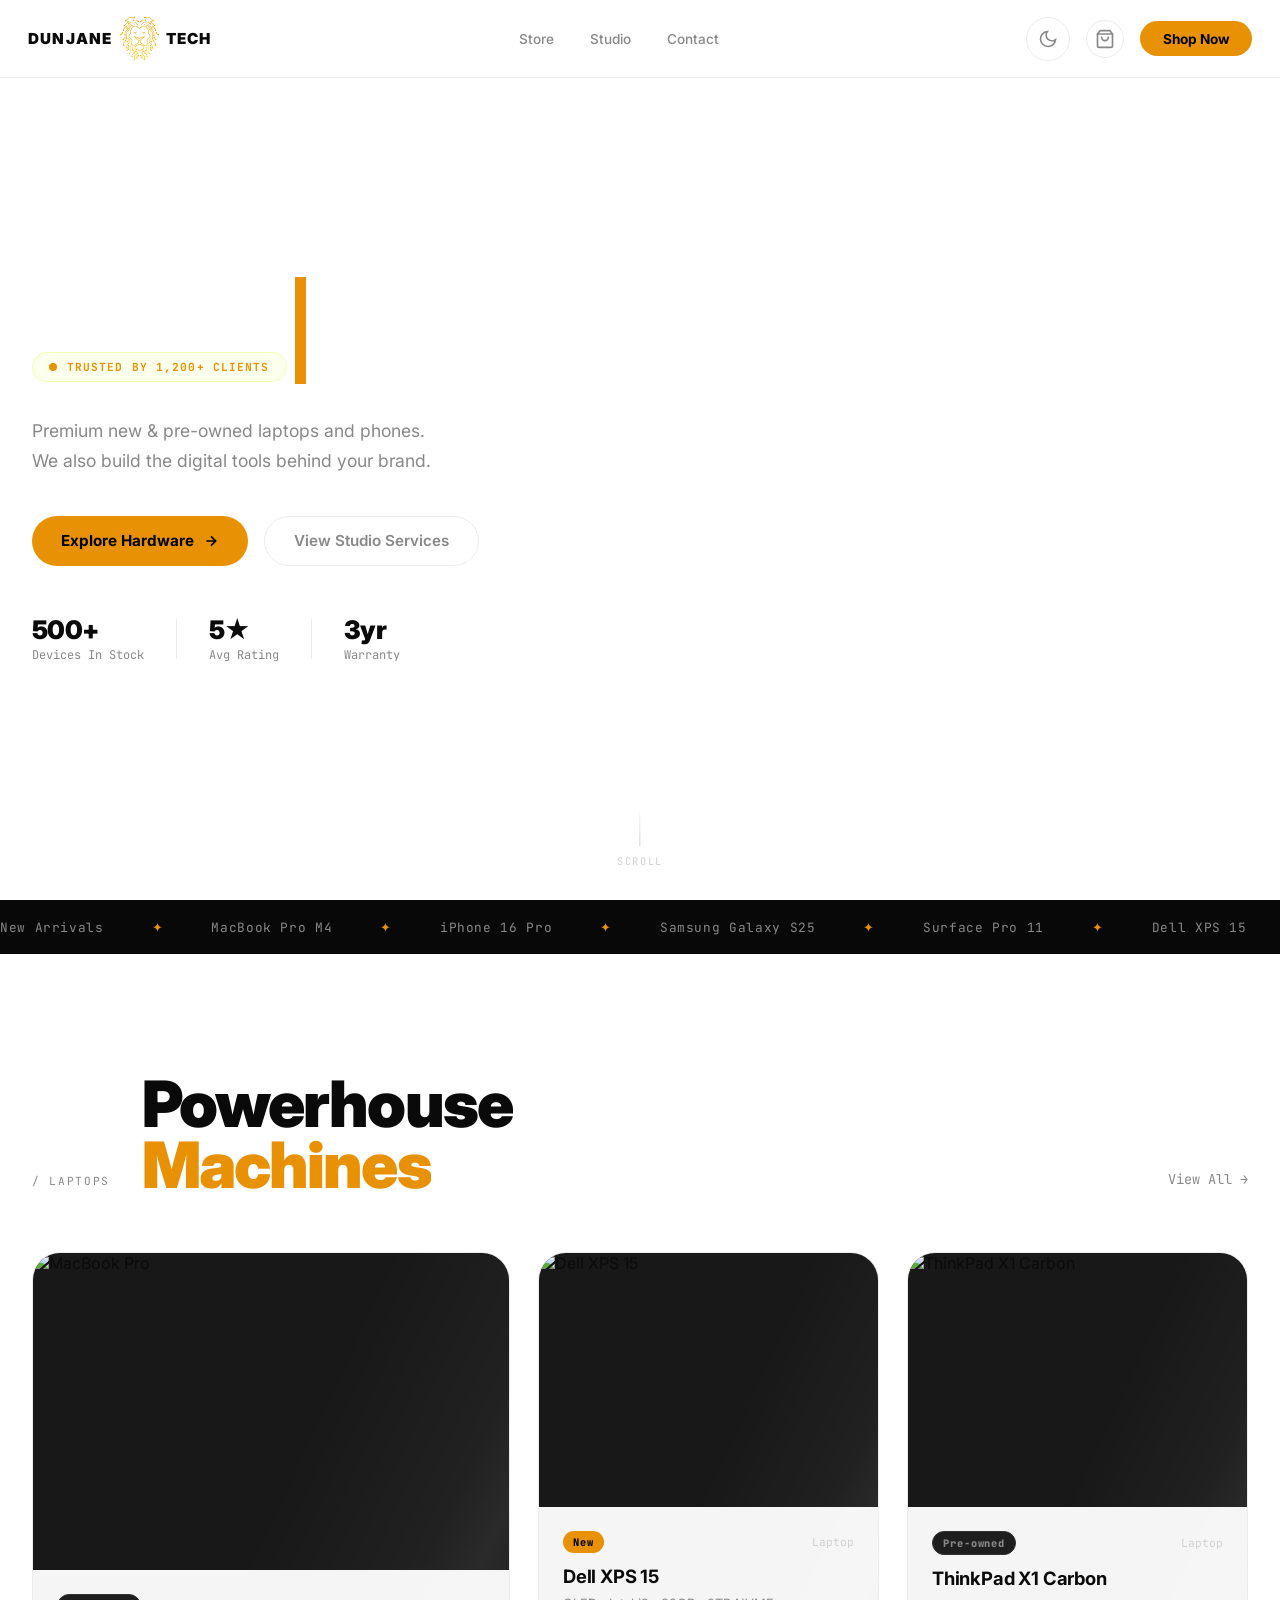
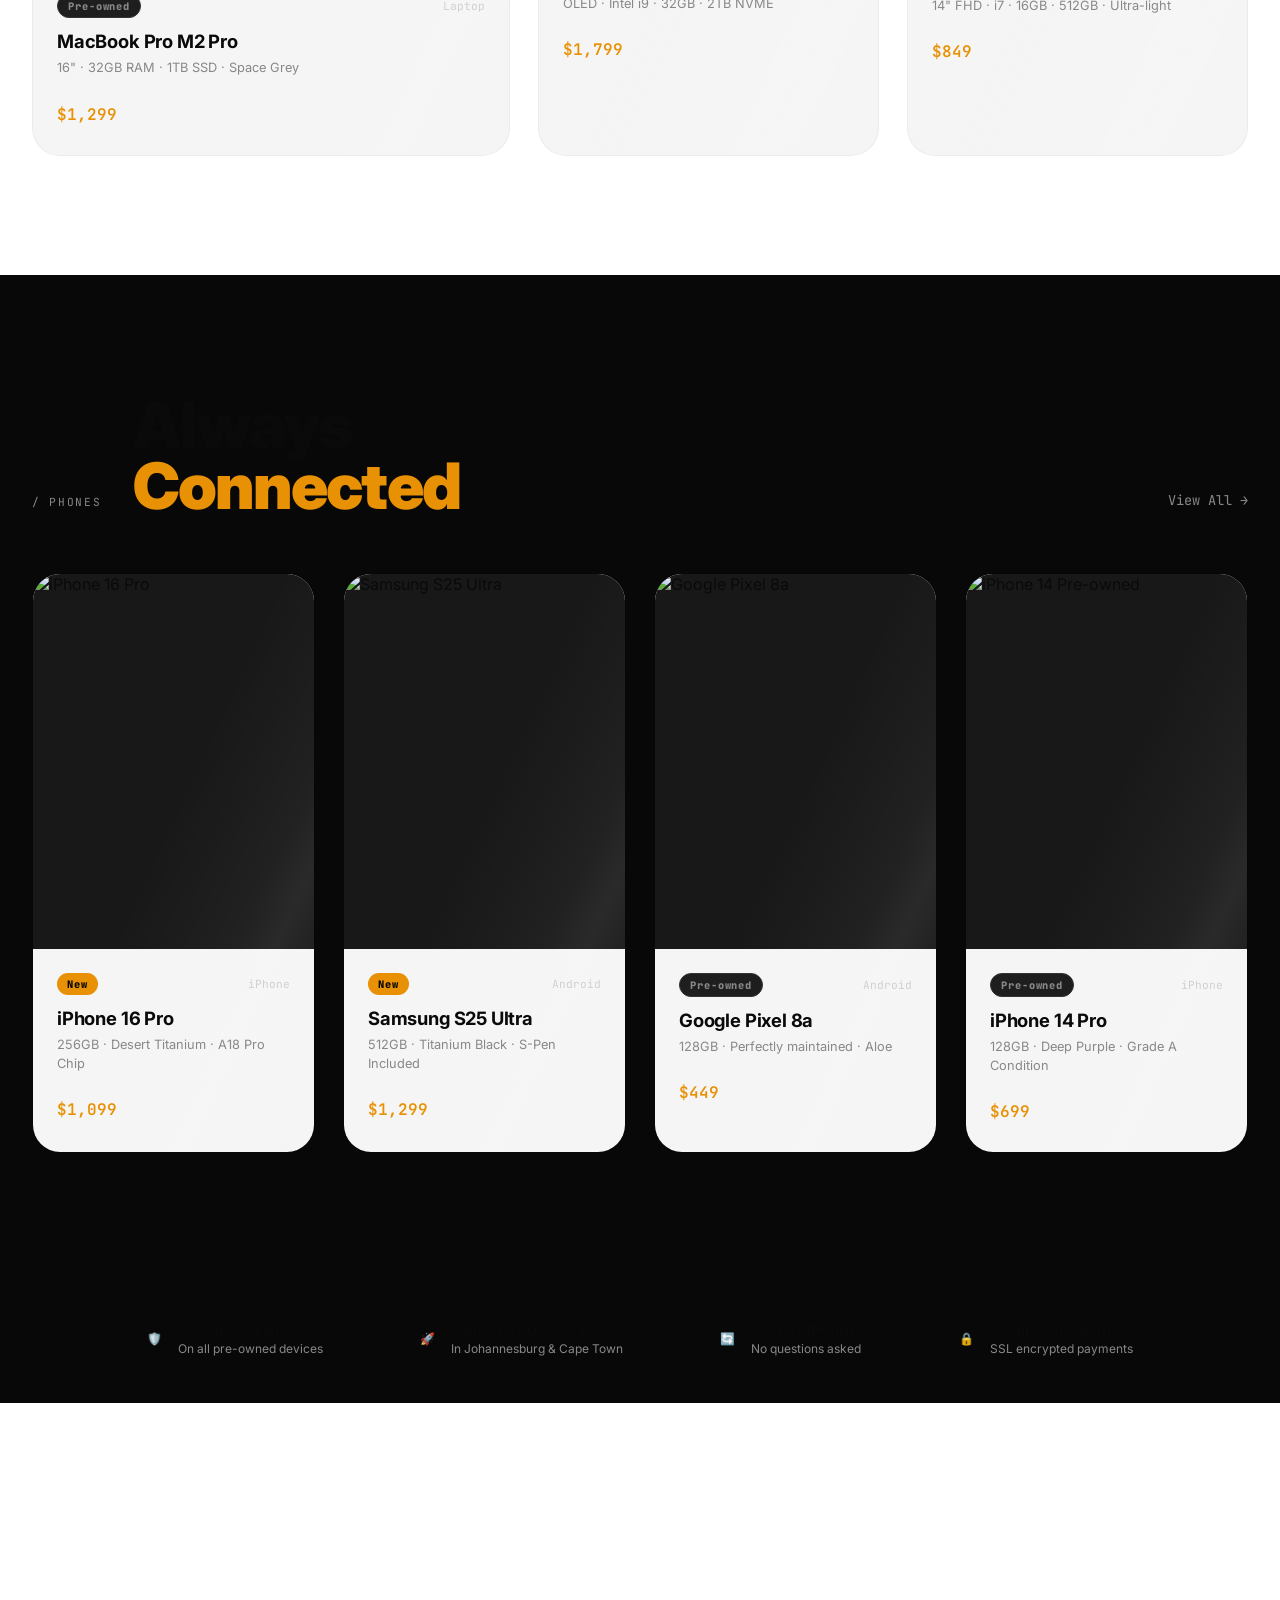
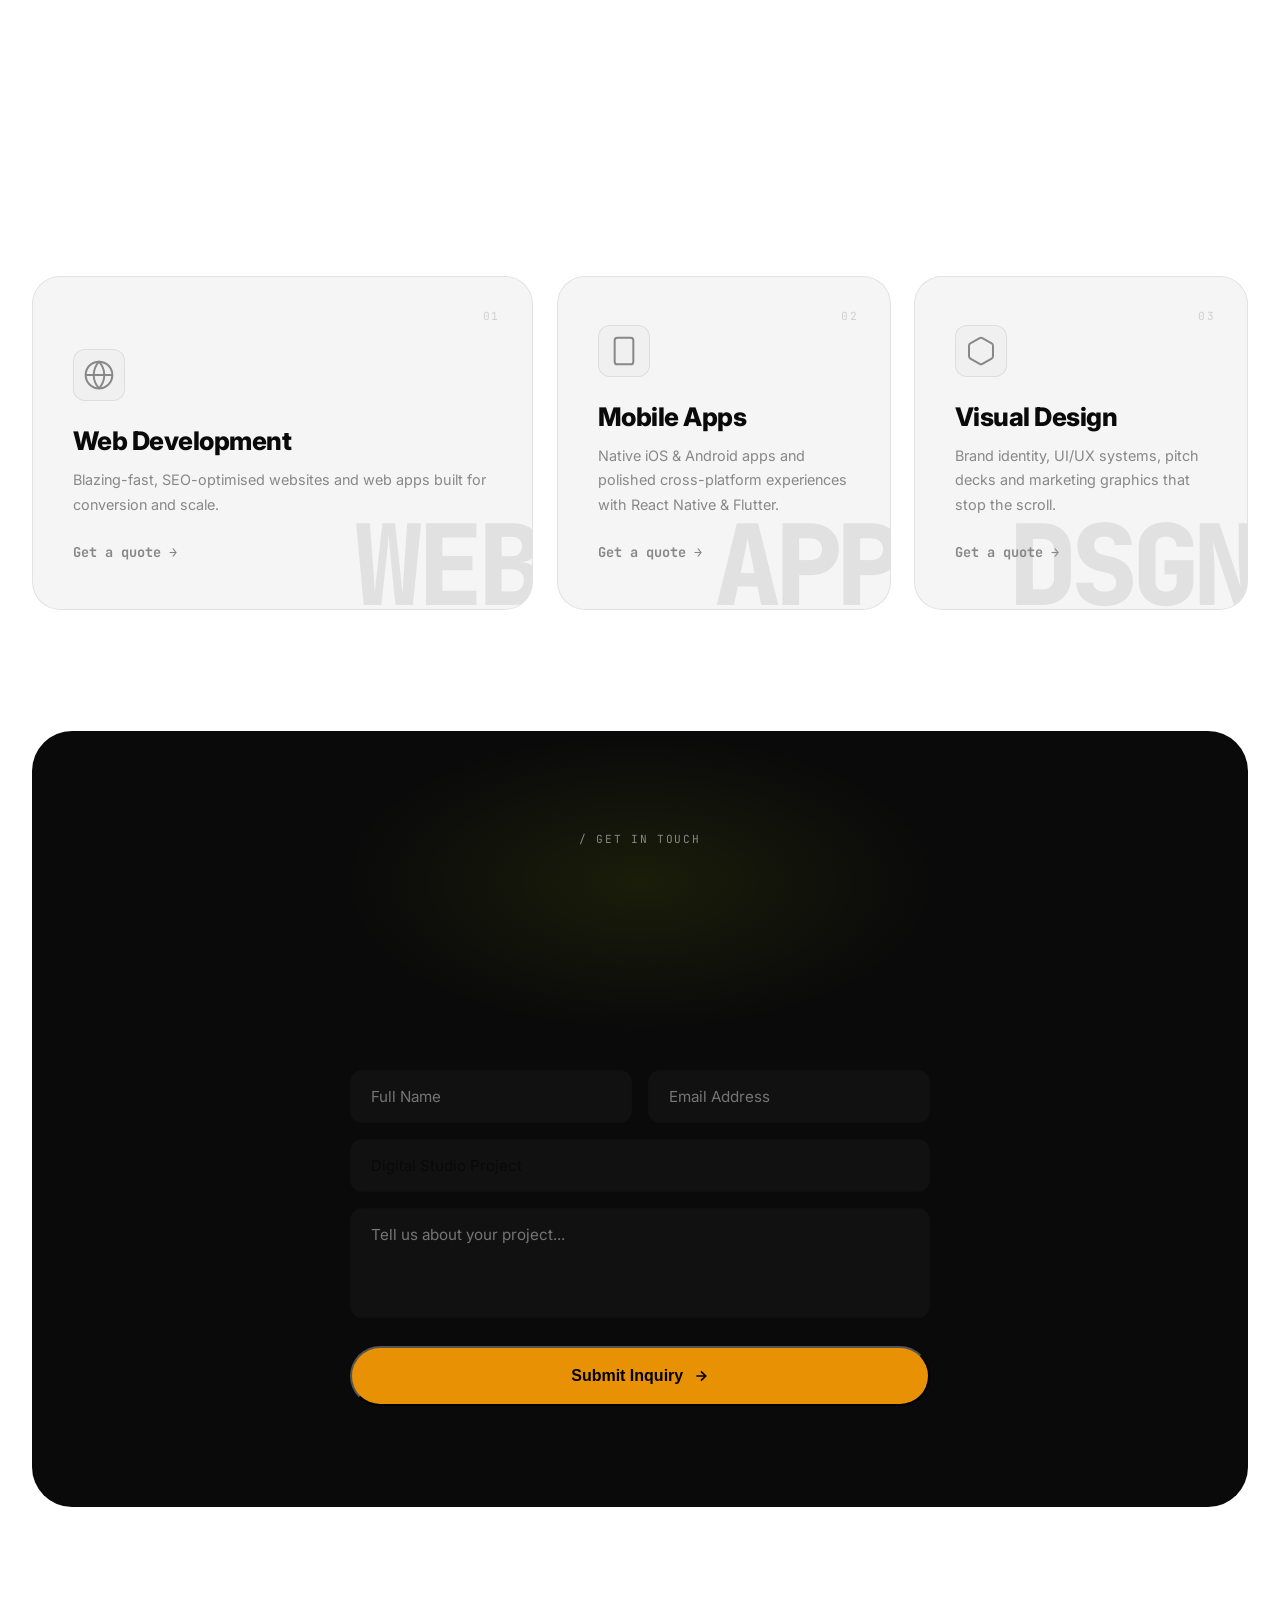
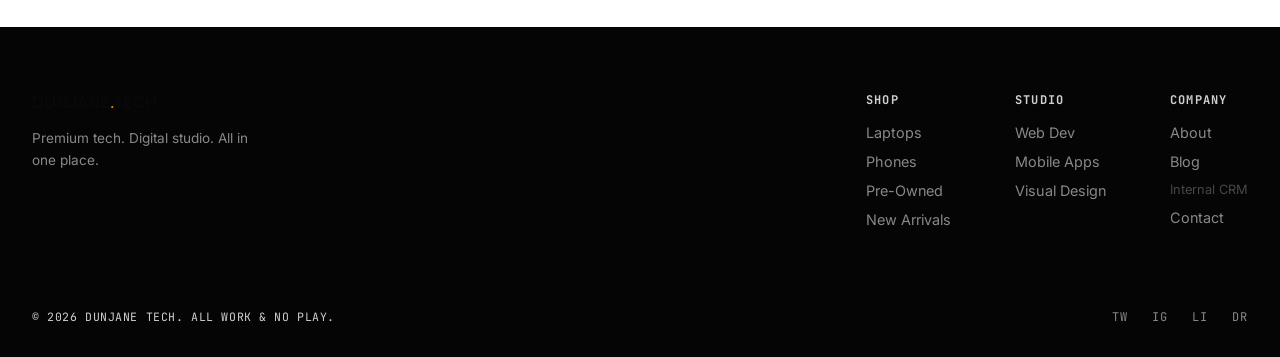
==== commit 5efe8622: "Replace lion head with dunjane-faveicon geometric pattern" ====
--- a/index.html
+++ b/index.html
@@ -34,7 +34,7 @@
             <div class="loader-core">
                 <svg width="48" height="48" viewBox="0 0 48 48" fill="none">
                     <g transform="translate(24,24)">
-                        <!-- Lion mane - geometric angular design inspired by dunjane-faveicon -->
+                        <!-- Lion mane - geometric angular design -->
                         <!-- Top mane -->
                         <polygon points="-12,-16 -8,-18 -4,-16 0,-20 4,-16 8,-18 12,-16 10,-10 6,-12 2,-11 -2,-11 -6,-12 -10,-10" stroke="url(#lion-grad)" stroke-width="2.5" fill="none" stroke-linejoin="miter"/>
                         <!-- Side manes -->
@@ -43,33 +43,33 @@
                         <!-- Bottom mane -->
                         <polygon points="-10,10 -6,12 0,14 6,12 10,10 8,6 4,7 0,8 -4,7 -8,6" stroke="url(#lion-grad)" stroke-width="2.5" fill="none" stroke-linejoin="miter"/>
                         
-                        <!-- Lion head - geometric hexagon-like shape -->
-                        <polygon points="0,-10 8,-5 8,5 0,10 -8,5 -8,-5" stroke="url(#lion-grad)" stroke-width="2" fill="none"/>
-                        
-                        <!-- Inner head detail -->
-                        <polygon points="0,-6 5,-3 5,3 0,6 -5,3 -5,-3" stroke="url(#lion-grad)" stroke-width="1" fill="none" opacity="0.7"/>
-                        
-                        <!-- Eyes -->
-                        <circle cx="-3" cy="-3" r="1.5" fill="url(#lion-grad)"/>
-                        <circle cx="3" cy="-3" r="1.5" fill="url(#lion-grad)"/>
-                        
-                        <!-- Nose - triangle -->
-                        <polygon points="0,1 -1.5,3 1.5,3" fill="url(#lion-grad)"/>
-                        
-                        <!-- Mouth -->
-                        <path d="M -2,3.5 Q 0,5 2,3.5" stroke="url(#lion-grad)" stroke-width="1.2" fill="none" stroke-linecap="round"/>
-                        
-                        <!-- Whiskers - geometric lines -->
-                        <line x1="-6" y1="-1" x2="-11" y2="-2" stroke="url(#lion-grad)" stroke-width="1.2" stroke-linecap="round"/>
-                        <line x1="-6" y1="2" x2="-11" y2="2" stroke="url(#lion-grad)" stroke-width="1.2" stroke-linecap="round"/>
-                        <line x1="6" y1="-1" x2="11" y2="-2" stroke="url(#lion-grad)" stroke-width="1.2" stroke-linecap="round"/>
-                        <line x1="6" y1="2" x2="11" y2="2" stroke="url(#lion-grad)" stroke-width="1.2" stroke-linecap="round"/>
+                        <!-- Dunjane Faveicon Head - Geometric Pattern -->
+                        <!-- Central geometric design inspired by dunjane-faveicon -->
+                        <!-- Top triangle -->
+                        <polygon points="0,-8 6,-3 -6,-3" stroke="url(#icon-grad)" stroke-width="1.5" fill="none"/>
+                        <!-- Middle hexagon -->
+                        <polygon points="0,-3 5,0 5,6 0,9 -5,6 -5,0" stroke="url(#icon-grad)" stroke-width="1.5" fill="none"/>
+                        <!-- Inner patterns -->
+                        <polygon points="0,-1 3,1 3,5 0,7 -3,5 -3,1" stroke="url(#icon-grad)" stroke-width="1" fill="none" opacity="0.8"/>
+                        <!-- Corner accents -->
+                        <circle cx="4" cy="-2" r="0.8" fill="url(#icon-grad)"/>
+                        <circle cx="-4" cy="-2" r="0.8" fill="url(#icon-grad)"/>
+                        <circle cx="4" cy="6" r="0.8" fill="url(#icon-grad)"/>
+                        <circle cx="-4" cy="6" r="0.8" fill="url(#icon-grad)"/>
+                        <!-- Eyes detail -->
+                        <line x1="-1" y1="0" x2="1" y2="0" stroke="url(#icon-grad)" stroke-width="0.8"/>
+                        <line x1="-1" y1="3" x2="1" y2="3" stroke="url(#icon-grad)" stroke-width="0.8"/>
                     </g>
                     <defs>
                         <linearGradient id="lion-grad" x1="0" y1="0" x2="48" y2="48" gradientUnits="userSpaceOnUse">
                             <stop offset="0%" stop-color="#f59e0b"/>
                             <stop offset="40%" stop-color="#d97706"/>
                             <stop offset="100%" stop-color="#b45309"/>
+                        </linearGradient>
+                        <linearGradient id="icon-grad" x1="0" y1="0" x2="48" y2="48" gradientUnits="userSpaceOnUse">
+                            <stop offset="0%" stop-color="#fbbf24"/>
+                            <stop offset="50%" stop-color="#f59e0b"/>
+                            <stop offset="100%" stop-color="#d97706"/>
                         </linearGradient>
                     </defs>
                 </svg>
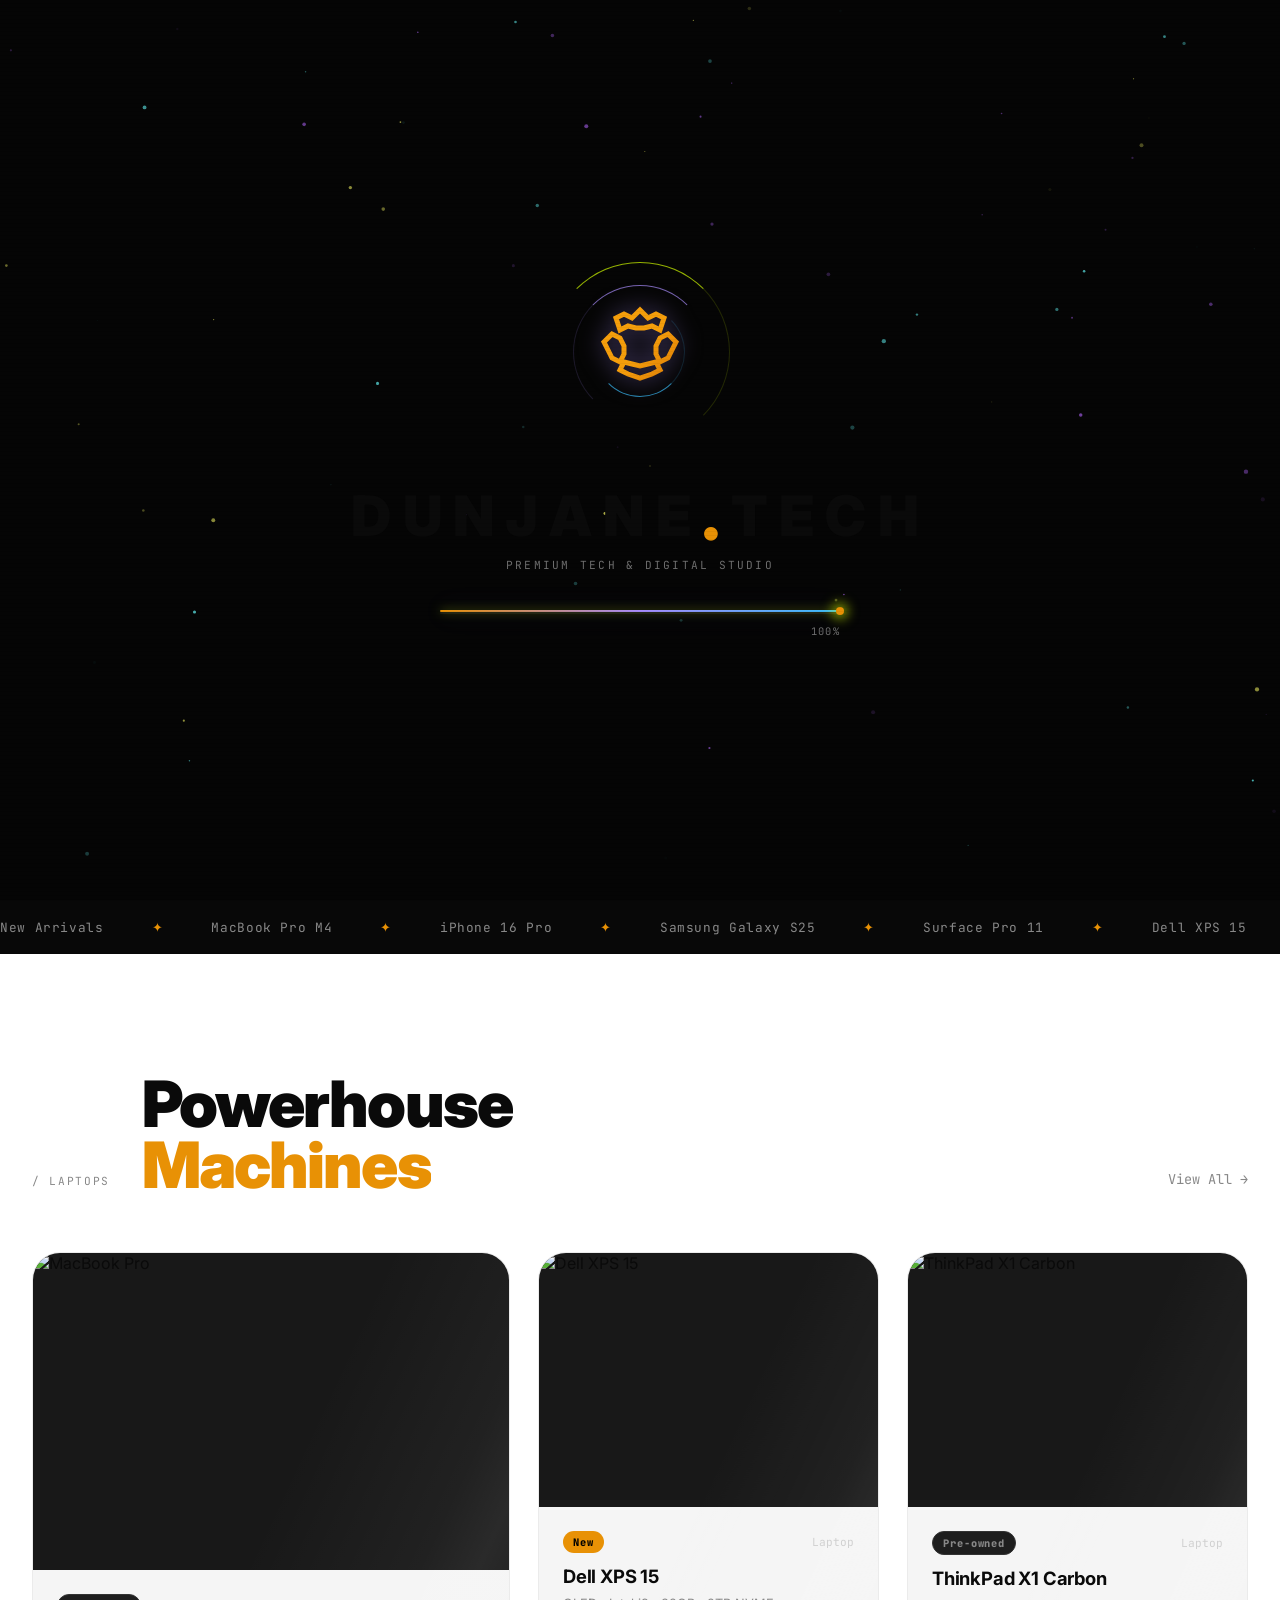
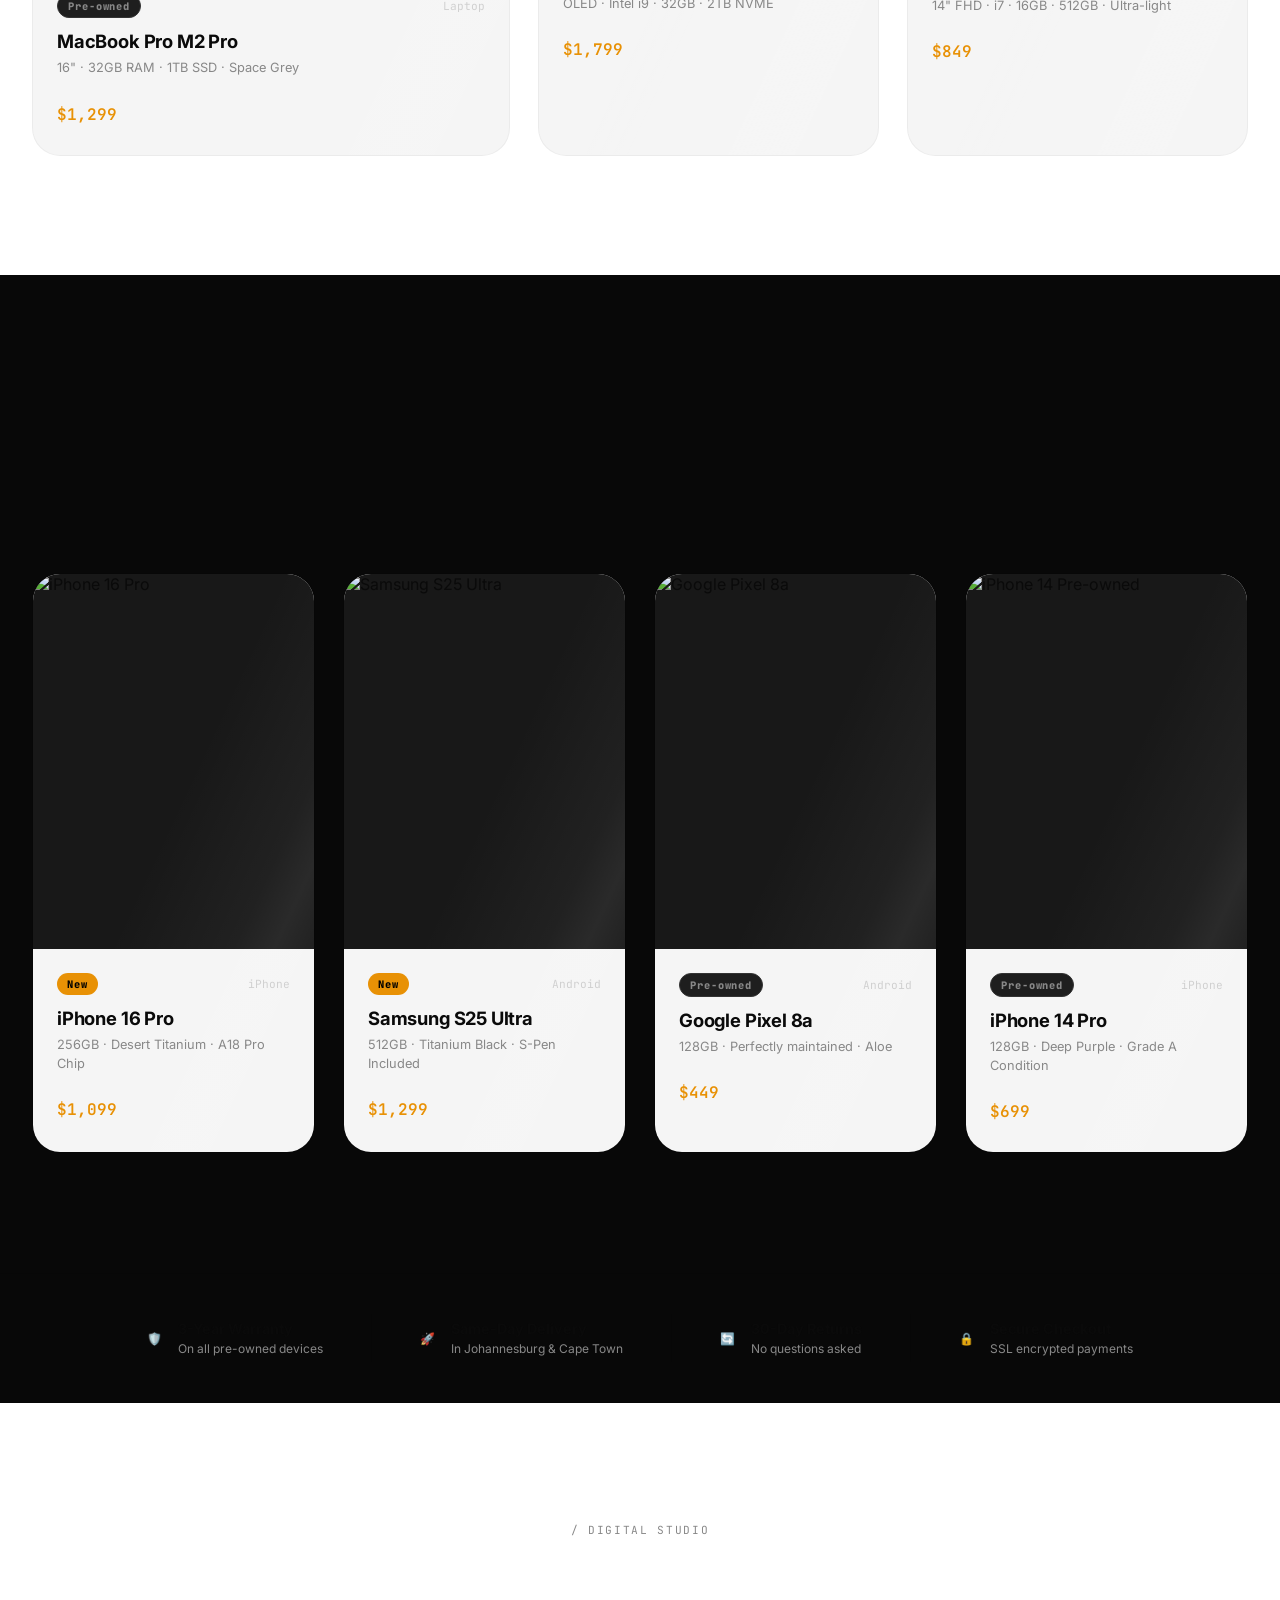
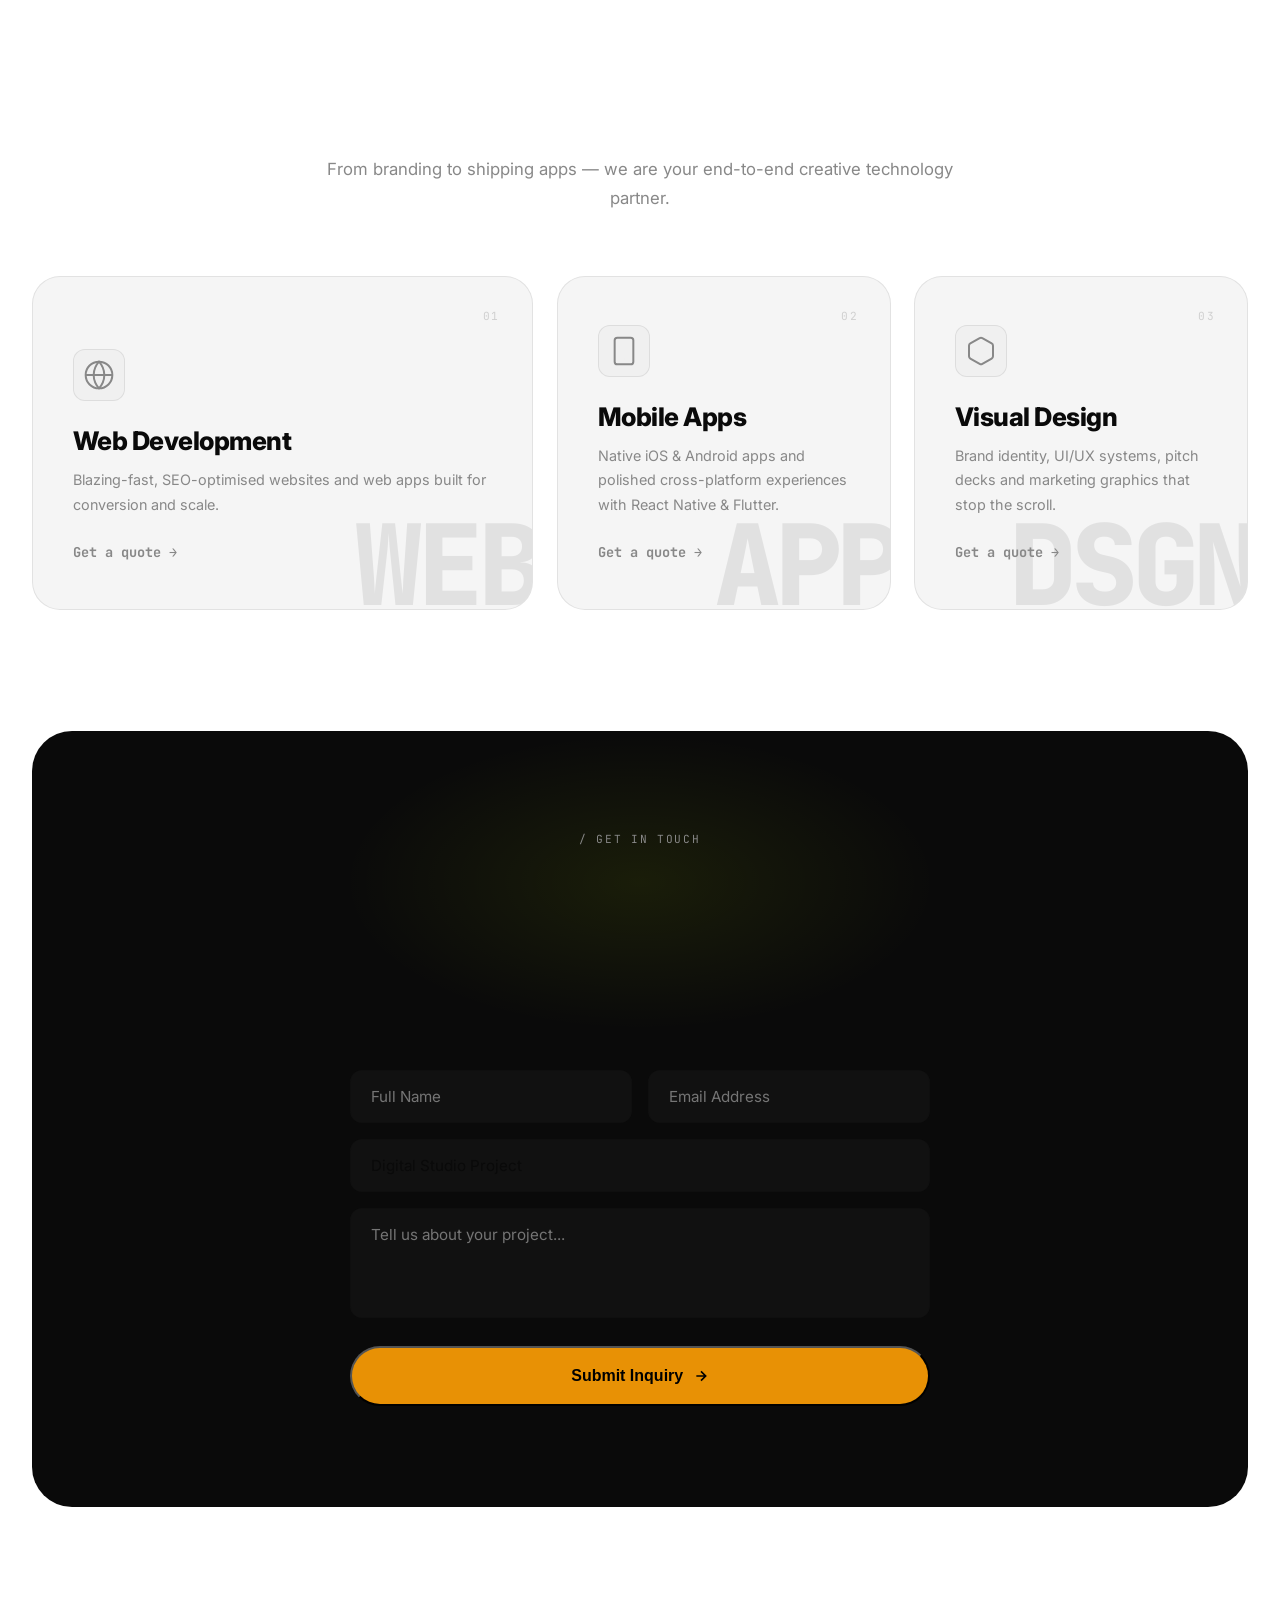
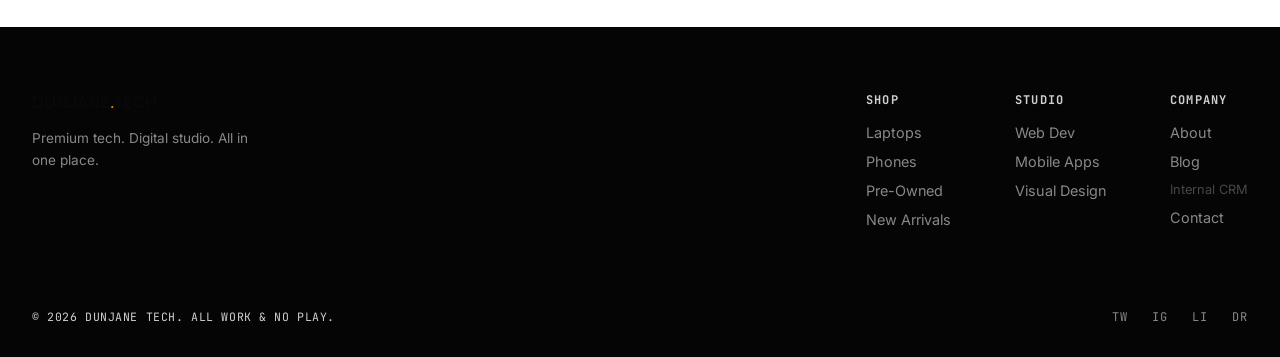
==== commit 372e7ad5: "Enlarge flash-loader SVG from 48x48 to 96x96 for better visibility" ====
--- a/index.html
+++ b/index.html
@@ -32,7 +32,7 @@
             <div class="loader-orb orb-2"></div>
             <div class="loader-orb orb-3"></div>
             <div class="loader-core">
-                <svg width="48" height="48" viewBox="0 0 48 48" fill="none">
+                <svg width="96" height="96" viewBox="0 0 48 48" fill="none">
                     <g transform="translate(24,24)">
                         <!-- Lion mane - geometric angular design -->
                         <!-- Top mane -->
@@ -43,22 +43,8 @@
                         <!-- Bottom mane -->
                         <polygon points="-10,10 -6,12 0,14 6,12 10,10 8,6 4,7 0,8 -4,7 -8,6" stroke="url(#lion-grad)" stroke-width="2.5" fill="none" stroke-linejoin="miter"/>
                         
-                        <!-- Dunjane Faveicon Head - Geometric Pattern -->
-                        <!-- Central geometric design inspired by dunjane-faveicon -->
-                        <!-- Top triangle -->
-                        <polygon points="0,-8 6,-3 -6,-3" stroke="url(#icon-grad)" stroke-width="1.5" fill="none"/>
-                        <!-- Middle hexagon -->
-                        <polygon points="0,-3 5,0 5,6 0,9 -5,6 -5,0" stroke="url(#icon-grad)" stroke-width="1.5" fill="none"/>
-                        <!-- Inner patterns -->
-                        <polygon points="0,-1 3,1 3,5 0,7 -3,5 -3,1" stroke="url(#icon-grad)" stroke-width="1" fill="none" opacity="0.8"/>
-                        <!-- Corner accents -->
-                        <circle cx="4" cy="-2" r="0.8" fill="url(#icon-grad)"/>
-                        <circle cx="-4" cy="-2" r="0.8" fill="url(#icon-grad)"/>
-                        <circle cx="4" cy="6" r="0.8" fill="url(#icon-grad)"/>
-                        <circle cx="-4" cy="6" r="0.8" fill="url(#icon-grad)"/>
-                        <!-- Eyes detail -->
-                        <line x1="-1" y1="0" x2="1" y2="0" stroke="url(#icon-grad)" stroke-width="0.8"/>
-                        <line x1="-1" y1="3" x2="1" y2="3" stroke="url(#icon-grad)" stroke-width="0.8"/>
+                       
+                        
                     </g>
                     <defs>
                         <linearGradient id="lion-grad" x1="0" y1="0" x2="48" y2="48" gradientUnits="userSpaceOnUse">
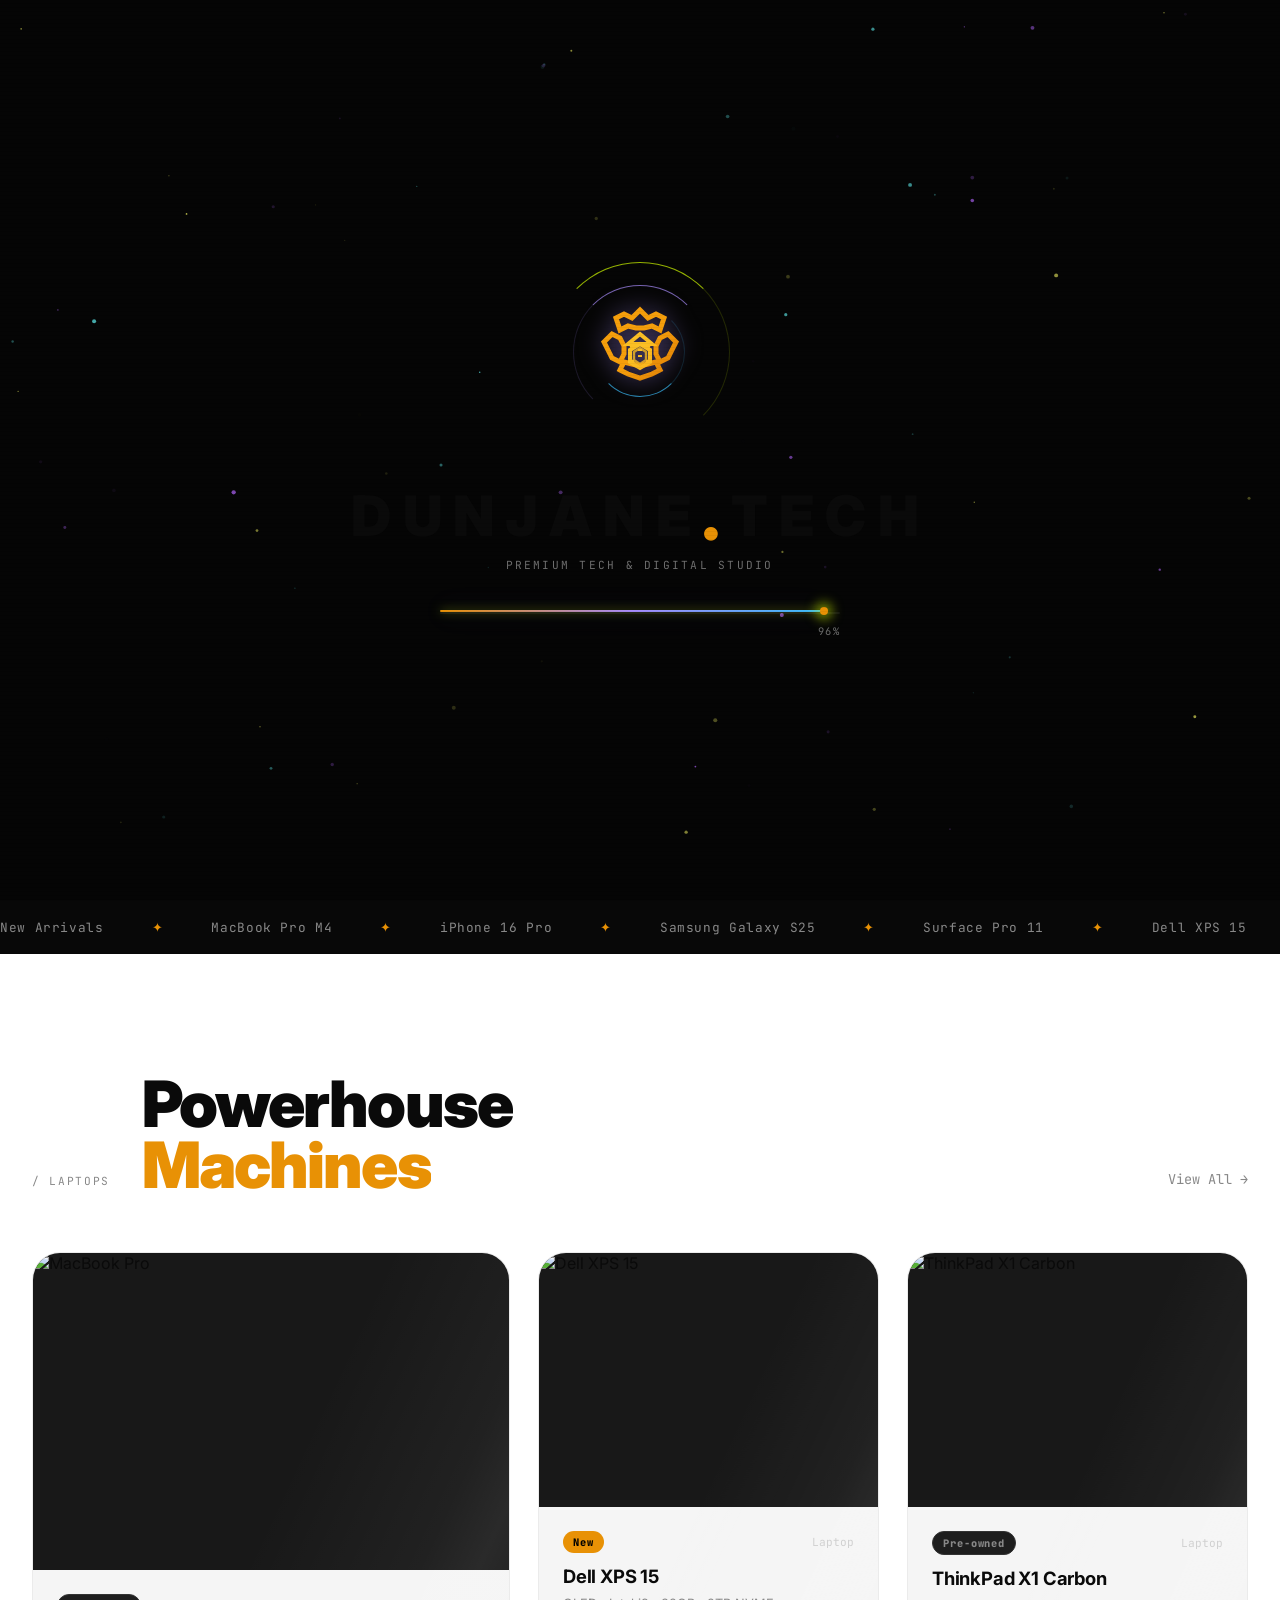
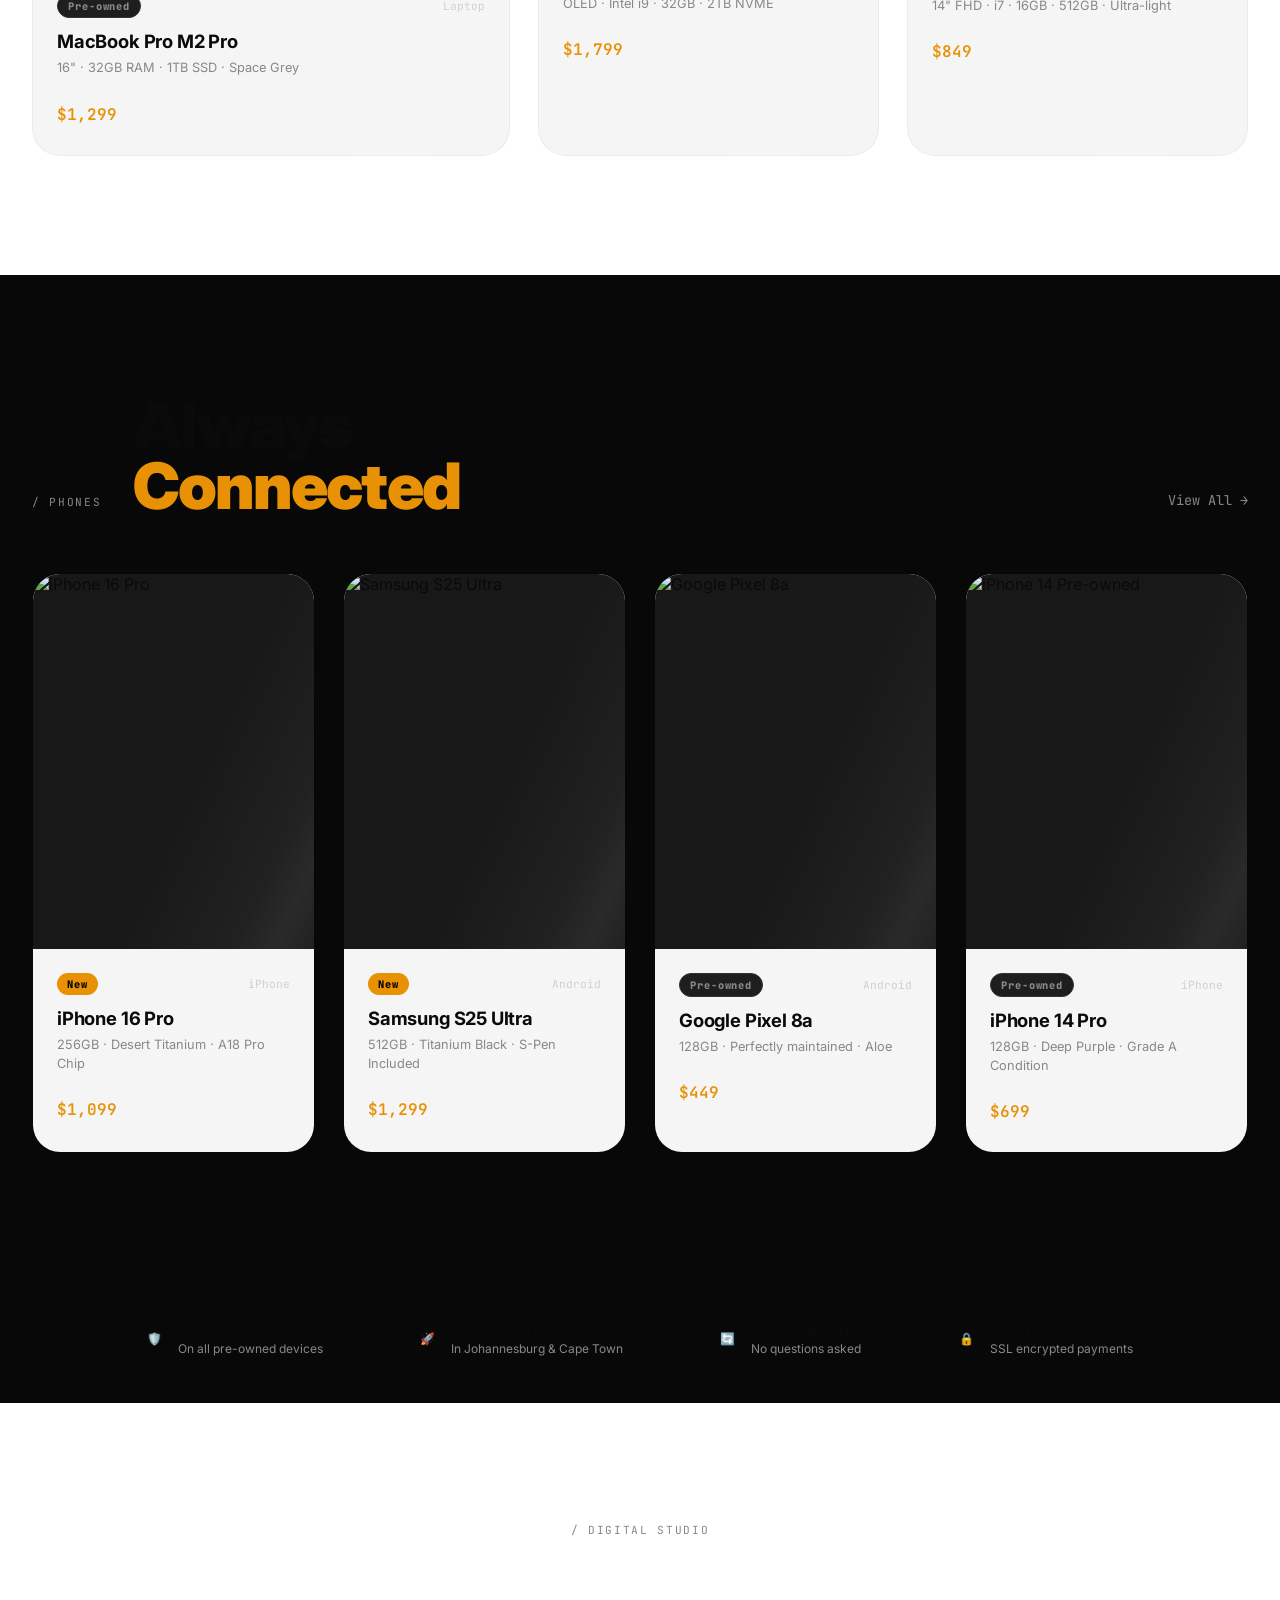
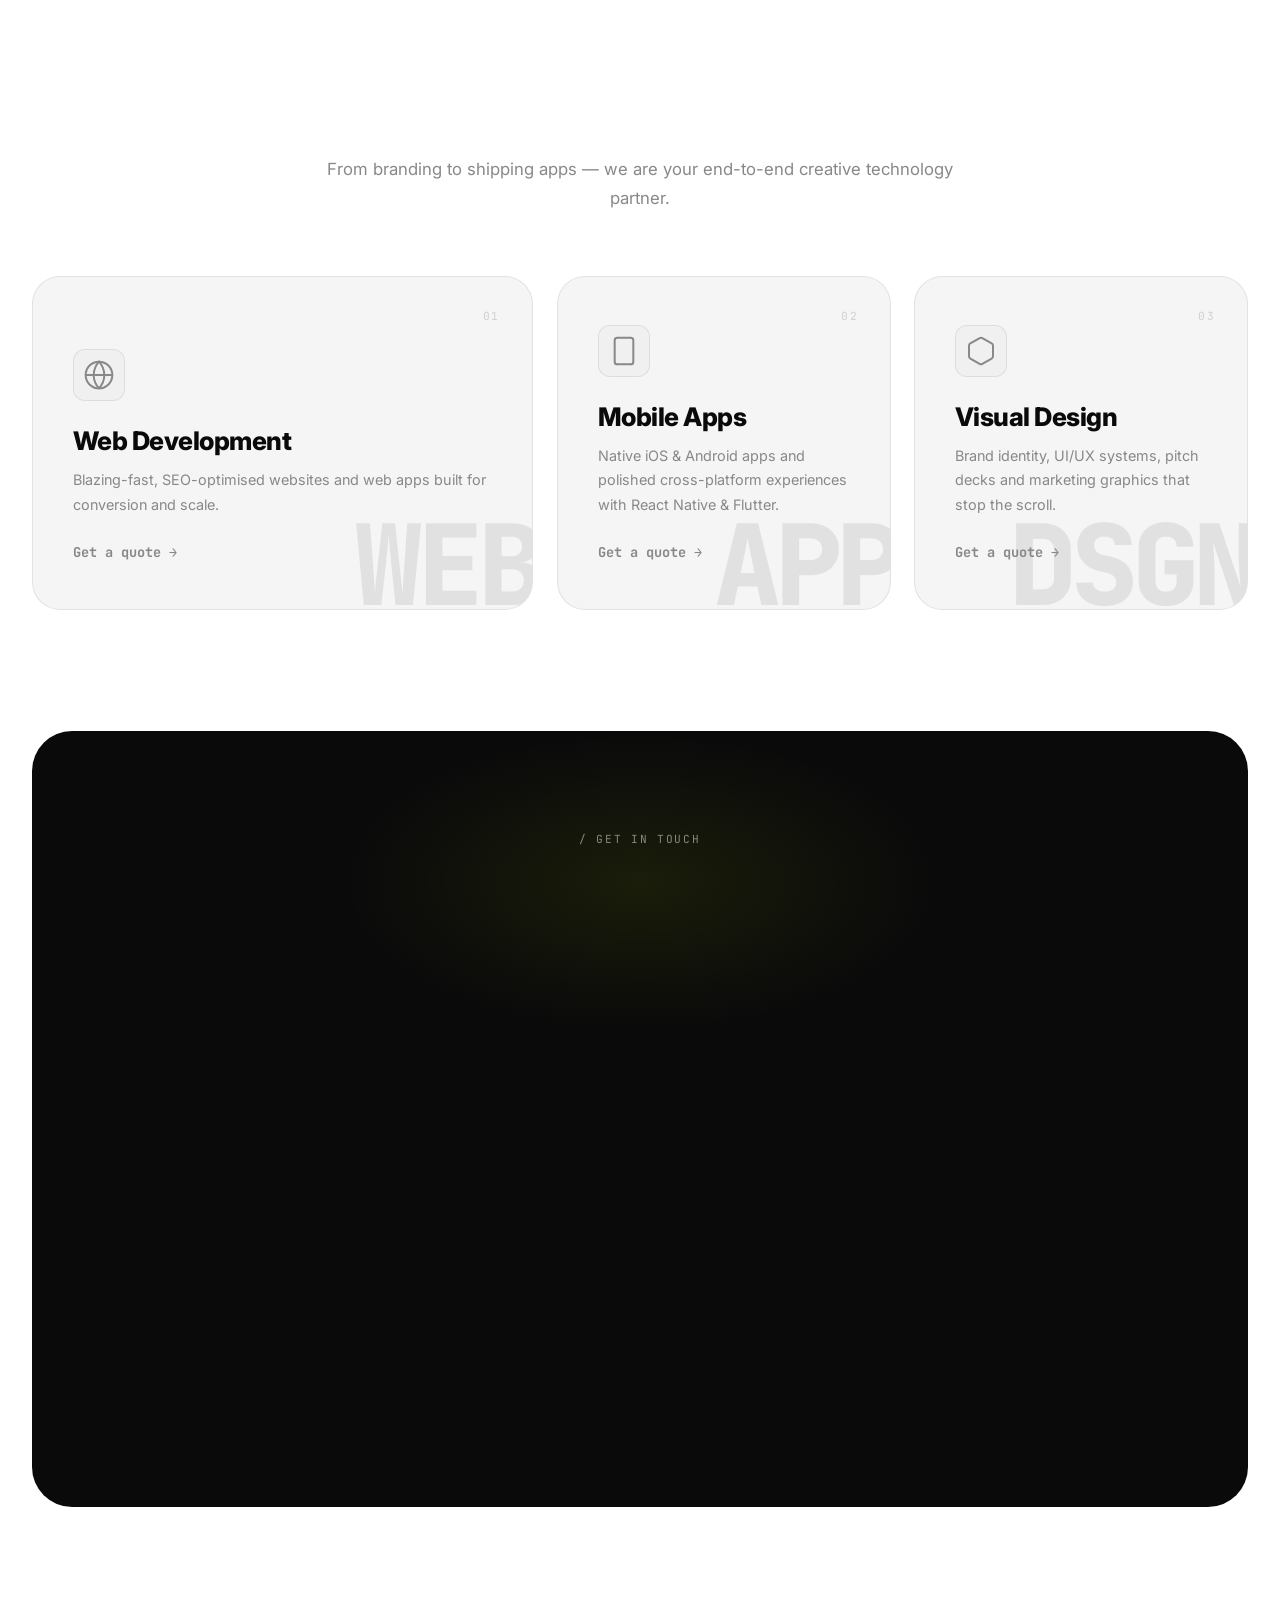
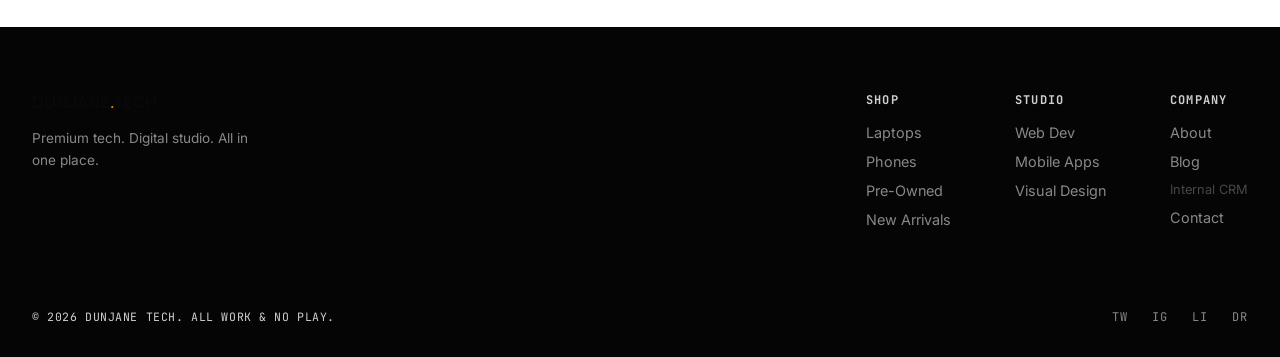
==== commit e8462ed3: "Restore missing SVG graphics in flash-loader - add lion mane and dunjane-faveicon head" ====
--- a/index.html
+++ b/index.html
@@ -43,8 +43,22 @@
                         <!-- Bottom mane -->
                         <polygon points="-10,10 -6,12 0,14 6,12 10,10 8,6 4,7 0,8 -4,7 -8,6" stroke="url(#lion-grad)" stroke-width="2.5" fill="none" stroke-linejoin="miter"/>
                         
-                       
-                        
+                        <!-- Dunjane Faveicon Head - Geometric Pattern -->
+                        <!-- Central geometric design inspired by dunjane-faveicon -->
+                        <!-- Top triangle -->
+                        <polygon points="0,-8 6,-3 -6,-3" stroke="url(#icon-grad)" stroke-width="2" fill="none"/>
+                        <!-- Middle hexagon -->
+                        <polygon points="0,-3 5,0 5,6 0,9 -5,6 -5,0" stroke="url(#icon-grad)" stroke-width="2" fill="none"/>
+                        <!-- Inner patterns -->
+                        <polygon points="0,-1 3,1 3,5 0,7 -3,5 -3,1" stroke="url(#icon-grad)" stroke-width="1.2" fill="none" opacity="0.8"/>
+                        <!-- Corner accents -->
+                        <circle cx="4" cy="-2" r="1.2" fill="url(#icon-grad)"/>
+                        <circle cx="-4" cy="-2" r="1.2" fill="url(#icon-grad)"/>
+                        <circle cx="4" cy="6" r="1.2" fill="url(#icon-grad)"/>
+                        <circle cx="-4" cy="6" r="1.2" fill="url(#icon-grad)"/>
+                        <!-- Eyes detail -->
+                        <line x1="-1" y1="0" x2="1" y2="0" stroke="url(#icon-grad)" stroke-width="1"/>
+                        <line x1="-1" y1="3" x2="1" y2="3" stroke="url(#icon-grad)" stroke-width="1"/>
                     </g>
                     <defs>
                         <linearGradient id="lion-grad" x1="0" y1="0" x2="48" y2="48" gradientUnits="userSpaceOnUse">
